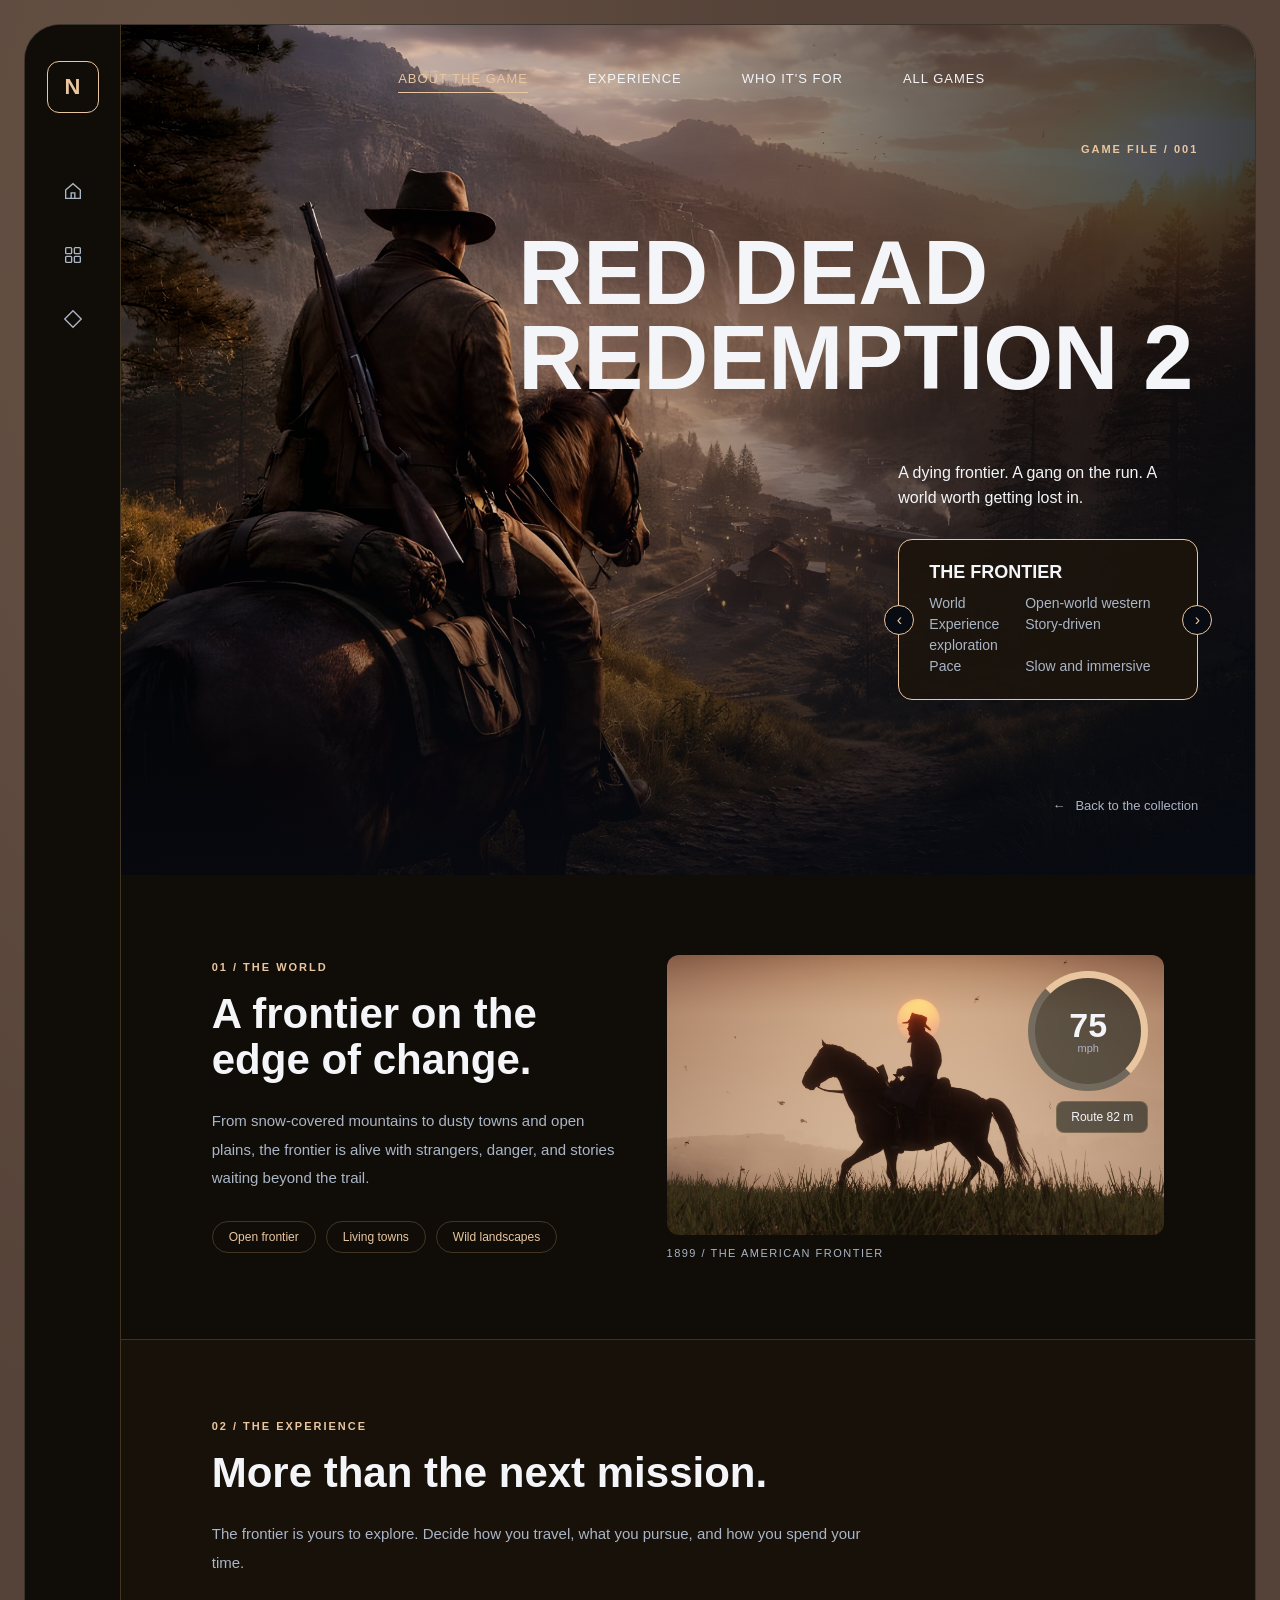
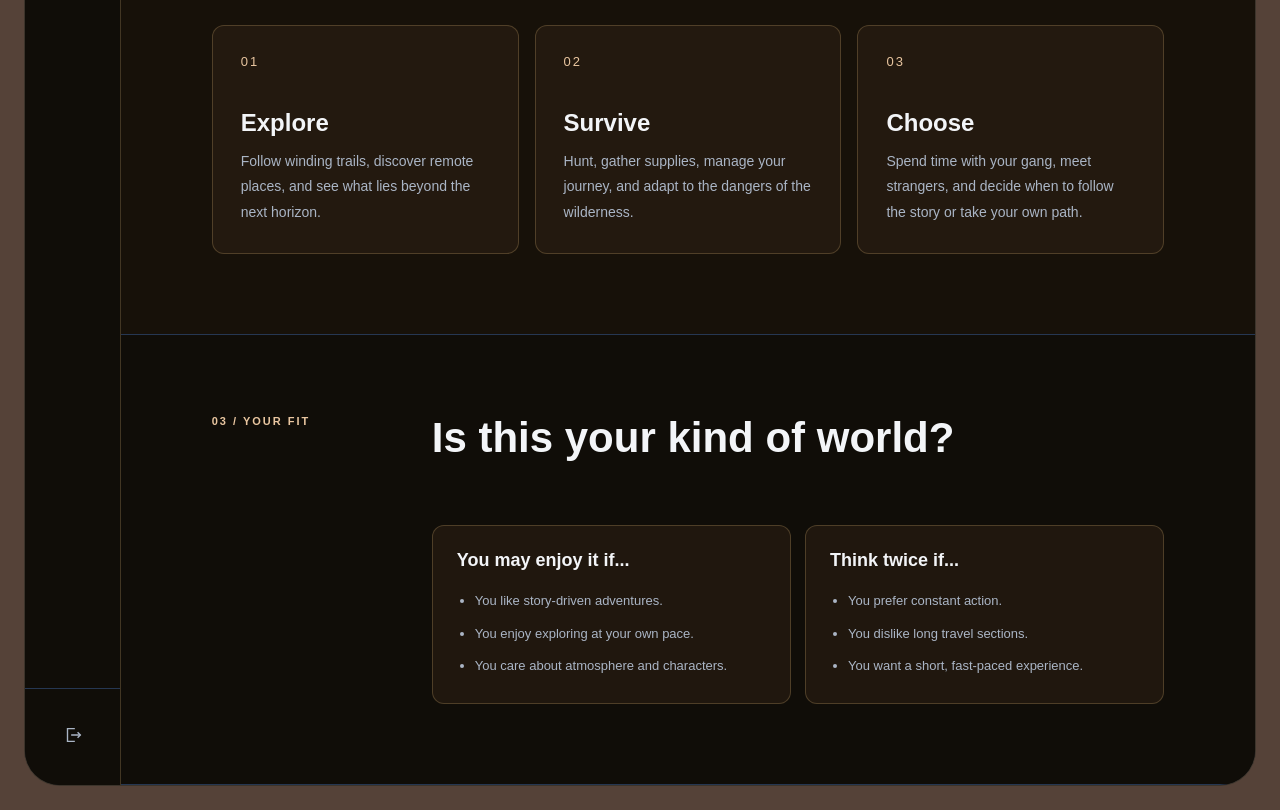
==== forza.html @ 7a932e70 "feat: polish the RDR2 page and shared game styles - Add an Oswald title, experience link, and progre" ====
<!doctype html>
<html lang="en">
  <head>
    <meta charset="UTF-8" />
    <meta name="viewport" content="width=device-width, initial-scale=1.0" />

    <title>Red Dead Redemption 2 | NAVY</title>

    <link rel="stylesheet" href="style.css" />
  </head>

  <body class="rdr2-page game-page game-page--rdr2">
    <main>
      <!-- GAME FRAME -->
      <div class="game-frame">
        <!-- SIDEBAR -->
        <aside class="game-sidebar">
          <a class="game-logo" href="index.html" aria-label="NAVY home"> N </a>

          <nav aria-label="Quick navigation">
            <a
              class="game-icon-link"
              href="index.html#home"
              title="Home"
              aria-label="Home"
            >
              <svg viewBox="0 0 24 24" aria-hidden="true">
                <path d="M4 11 12 4l8 7v9H4z" />
                <path d="M10 20v-6h4v6" />
              </svg>
            </a>

            <a
              class="game-icon-link"
              href="index.html#collection"
              title="Collection"
              aria-label="Collection"
            >
              <svg viewBox="0 0 24 24" aria-hidden="true">
                <rect x="4" y="4" width="6.5" height="6.5" rx="1" />
                <rect x="13.5" y="4" width="6.5" height="6.5" rx="1" />
                <rect x="4" y="13.5" width="6.5" height="6.5" rx="1" />
                <rect x="13.5" y="13.5" width="6.5" height="6.5" rx="1" />
              </svg>
            </a>

            <a
              class="game-icon-link"
              href="index.html#approach"
              title="How NAVY works"
              aria-label="How NAVY works"
            >
              <svg viewBox="0 0 24 24" aria-hidden="true">
                <path d="M12 3 21 12 12 21 3 12z" />
              </svg>
            </a>
          </nav>

          <div class="game-sidebar-bottom">
            <a
              class="game-icon-link"
              href="index.html#collection"
              title="Back to all games"
              aria-label="Back to all games"
            >
              <svg viewBox="0 0 24 24" aria-hidden="true">
                <path d="M14 5H6v14h8" />
                <path d="M10 12h10" />
                <path d="m17 9 3 3-3 3" />
              </svg>
            </a>
          </div>
        </aside>

        <!-- PAGE CONTENT -->
        <div class="game-page-content">
          <!-- GAME HERO -->
          <div class="game-main">
            <img
              class="game-intro-art"
              src="images/rdr2-hero.jpg"
              alt=""
              aria-hidden="true"
            />

            <div class="game-shade" aria-hidden="true"></div>

            <!-- HERO NAVIGATION -->
            <nav class="game-nav" aria-label="Page sections">
              <a class="is-active" href="#top">About the game</a>
              <a href="#experience">Experience</a>
              <a href="#your-fit">Who it's for</a>
              <a href="index.html#collection">All games</a>
            </nav>

            <!-- GAME INTRO -->
            <section class="game-intro" id="top">
              <p class="game-eyebrow">GAME FILE / 001</p>

              <h1>Red Dead Redemption 2</h1>

              <div>
                <p class="game-description">
                  A dying frontier. A gang on the run. A world worth getting
                  lost in.
                </p>

                <aside class="game-info-card" aria-label="Game details">
                  <a
                    class="game-card-arrow game-card-arrow--prev"
                    href="index.html#game-nightmares"
                    aria-label="Previous game: Little Nightmares"
                  >
                    ‹
                  </a>

                  <h2>THE FRONTIER</h2>

                  <p><span>World</span> Open-world western</p>
                  <p><span>Experience</span> Story-driven exploration</p>
                  <p><span>Pace</span> Slow and immersive</p>

                  <a
                    class="game-card-arrow game-card-arrow--next"
                    href="index.html#game-spider"
                    aria-label="Next game: Spider-Man"
                  >
                    ›
                  </a>
                </aside>
              </div>

              <a class="game-back-link" href="index.html#collection">
                <span aria-hidden="true">←</span>
                Back to the collection
              </a>
            </section>
          </div>

          <!-- THE WORLD -->
          <section class="game-world" id="world">
            <div class="game-section-copy">
              <p class="game-eyebrow">01 / THE WORLD</p>

              <h2>A frontier on the edge of change.</h2>

              <p>
                From snow-covered mountains to dusty towns and open plains, the
                frontier is alive with strangers, danger, and stories waiting
                beyond the trail.
              </p>

              <div class="world-tags">
                <span>Open frontier</span>
                <span>Living towns</span>
                <span>Wild landscapes</span>
              </div>
            </div>

            <figure class="game-world-visual">
              <img
                src="images/rdr2-card.jpg"
                alt="The American frontier in Red Dead Redemption 2"
              />
              <div class="hud">
                <div class="hud-ring">
                  <strong>75</strong>
                  <span>mph</span>
                </div>
                <div class="hud-tag">Route 82 m</div>
              </div>
              <figcaption>1899 / THE AMERICAN FRONTIER</figcaption>
            </figure>
          </section>

          <!-- THE EXPERIENCE -->
          <section class="game-experience" id="experience">
            <div class="game-experience-heading">
              <p class="game-eyebrow">02 / THE EXPERIENCE</p>

              <div>
                <h2>More than the next mission.</h2>

                <p class="experience-intro">
                  The frontier is yours to explore. Decide how you travel, what
                  you pursue, and how you spend your time.
                </p>
              </div>
            </div>

            <div class="experience-grid">
              <article class="experience-card">
                <span class="experience-number">01</span>

                <h3>Explore</h3>

                <p>
                  Follow winding trails, discover remote places, and see what
                  lies beyond the next horizon.
                </p>
              </article>

              <article class="experience-card">
                <span class="experience-number">02</span>

                <h3>Survive</h3>

                <p>
                  Hunt, gather supplies, manage your journey, and adapt to the
                  dangers of the wilderness.
                </p>
              </article>

              <article class="experience-card">
                <span class="experience-number">03</span>

                <h3>Choose</h3>

                <p>
                  Spend time with your gang, meet strangers, and decide when to
                  follow the story or take your own path.
                </p>
              </article>
            </div>
          </section>

          <!-- YOUR FIT -->
          <section class="game-fit" id="your-fit">
            <p class="game-eyebrow">03 / YOUR FIT</p>

            <h2>Is this your kind of world?</h2>

            <div class="fit-grid">
              <article class="fit-card">
                <h3>You may enjoy it if...</h3>

                <ul>
                  <li>You like story-driven adventures.</li>
                  <li>You enjoy exploring at your own pace.</li>
                  <li>You care about atmosphere and characters.</li>
                </ul>
              </article>

              <article class="fit-card">
                <h3>Think twice if...</h3>

                <ul>
                  <li>You prefer constant action.</li>
                  <li>You dislike long travel sections.</li>
                  <li>You want a short, fast-paced experience.</li>
                </ul>
              </article>
            </div>
          </section>
        </div>
      </div>
    </main>
  </body>
</html>
---- style.css ----
/* NAVY */
:root {
  --navy-bg: #080b12;
  --navy-bg-soft: #111827;
  --navy-surface: #1b2638;
  --navy-text: #f3f5f8;
  --navy-muted: #aab5c5;
  --navy-accent: #b9dff5;
  --navy-violet: #afc2de;
  --navy-border: rgba(185, 210, 235, 0.15);

  --ink: 8, 11, 18;
  --sidebar-width: 64px;
  --sidebar-w: 64px;
  --top-height: 76px;
  --nav-h: 76px;
  --page-space: 4%;
  --gutter: 4%;
  --content-left: calc(var(--sidebar-w) + var(--gutter));
  --strip-overlap: 48px;
  --card-radius: 16px;
  --radius: 16px;
  --font: "Space Grotesk", Arial, sans-serif;

  --hero-shade: linear-gradient(
    90deg,
    rgba(var(--ink), 0.95),
    rgba(var(--ink), 0.78) 32%,
    rgba(var(--ink), 0.33) 62%,
    rgba(var(--ink), 0.15)
  );

  --card-shade: linear-gradient(
    90deg,
    rgba(var(--ink), 0.94),
    rgba(var(--ink), 0.72) 60%,
    rgba(var(--ink), 0.45)
  );
}
* {
  box-sizing: border-box;
}

html {
  scroll-behavior: smooth;
}

body {
  margin: 0;
  background: #080b12;
  color: #f3f5f8;
  font-family: "Space Grotesk", Arial, sans-serif;
}
body.game-page {
  background:
    radial-gradient(
      ellipse at 15% 10%,
      rgba(233, 198, 160, 0.12),
      transparent 40%
    ),
    var(--game-page);
}
h1,
h2,
h3,
p {
  overflow-wrap: break-word;
}

a {
  color: inherit;
}

a:focus-visible {
  outline: 2px solid #b9dff5;
}

/* Sidebar */

.app-shell {
  position: relative;
  min-height: 100vh;
  background: #080b12;
}

.app-content {
  position: relative;
  overflow-x: hidden;
}

.sidebar-toggle {
  position: absolute;
  width: 1px;
  height: 1px;
  opacity: 0;
}

.library-sidebar {
  position: fixed;
  top: 0;
  left: 0;
  z-index: 20;

  display: flex;
  width: 64px;
  height: 100vh;
  flex-direction: column;
  align-items: center;

  overflow: hidden;
  background: transparent;
  border-right: 1px solid transparent;

  transition: width 0.25s ease;
}

.rail-menu {
  display: flex;
  width: 100%;
  height: 76px;
  flex-direction: column;
  justify-content: center;
  gap: 6px;

  padding-left: 22px;
  cursor: pointer;
}

.rail-menu span {
  display: block;
  width: 19px;
  height: 1px;
  background: #f3f5f8;
}

.rail-menu span:nth-child(2) {
  width: 13px;
}

.rail-menu span:nth-child(3) {
  width: 8px;
}

.rail-links {
  display: flex;
  width: 100%;
  flex-direction: column;
  gap: 8px;
  margin-top: 28px;
  padding: 0 8px;
}

.rail-link {
  display: flex;
  width: 100%;
  height: 44px;
  flex-shrink: 0;
  align-items: center;
  justify-content: center;
  gap: 12px;

  padding: 0 8px;
  border-radius: 8px;

  color: #aab5c5;
  font-size: 13px;
  text-decoration: none;
}

.rail-link:hover {
  color: #f3f5f8;
  background: #1b2638;
}

.rail-icon {
  width: 24px;
  flex-shrink: 0;
  text-align: center;
  font-size: 20px;
}

.rail-label {
  display: none;
  white-space: nowrap;
}

.sidebar-toggle:checked ~ .library-sidebar {
  width: 210px;
  align-items: stretch;
  background: rgba(8, 11, 18, 0.95);
  border-right-color: #263752;
}

.sidebar-toggle:checked ~ .library-sidebar .rail-menu {
  padding-left: 24px;
}

.sidebar-toggle:checked ~ .library-sidebar .rail-links {
  padding: 0 12px;
}

.sidebar-toggle:checked ~ .library-sidebar .rail-link {
  justify-content: flex-start;
  padding: 0 10px;
}

.sidebar-toggle:checked ~ .library-sidebar .rail-label {
  display: inline;
}

/* Top menu */

.hero-nav {
  position: absolute;
  top: 0;
  left: 0;
  z-index: 10;

  display: flex;
  width: 100%;
  height: 76px;
  align-items: center;
  gap: 24px;

  padding: 0 4% 0 72px;
  background: linear-gradient(to bottom, rgba(8, 11, 18, 0.6), transparent);
}

.hero-nav-brand {
  font-size: 28px;
  font-weight: bold;
  letter-spacing: 2px;
  text-decoration: none;
}

.hero-nav-brand span,
.brand span {
  color: #b9dff5;
}

.hero-nav-links {
  display: flex;
  align-items: center;
  gap: 32px;
  margin-left: auto;
}

.hero-nav-links a {
  padding: 6px 0;
  color: #f3f5f8;
  font-size: 13px;
  text-decoration: none;
}

.hero-nav-links a:hover {
  color: #b9dff5;
}

/* Main picture */

.hero-stage {
  position: relative;
  height: 850px;
  min-height: 680px;
  max-height: 920px;
  margin-bottom: 48px;
}

.hero-visual {
  position: absolute;
  top: 0;
  left: 0;
  width: 100%;
  height: 100%;
  overflow: hidden;
  background: #111827;
}

.hero-image {
  position: absolute;
  top: 0;
  left: 0;
  width: 100%;
  height: 100%;
  object-fit: cover;
  object-position: 58% 35%;
}

.hero-shade {
  position: absolute;
  top: 0;
  left: 0;
  width: 100%;
  height: 100%;
  background: linear-gradient(
    to right,
    rgba(8, 11, 18, 0.95),
    rgba(8, 11, 18, 0.78) 32%,
    rgba(8, 11, 18, 0.33) 62%,
    rgba(8, 11, 18, 0.15)
  );
}

.hero-copy {
  position: absolute;
  top: 15%;
  left: 72px;
  z-index: 2;
  width: 48%;
  max-width: 650px;
}

.hero-index {
  margin-bottom: 24px;
  font-size: 28px;
  font-weight: 500;
}

.hero-index span {
  color: #aab5c5;
  font-size: 13px;
}

.hero-copy h1 {
  margin: 0;
  font-size: 72px;
  line-height: 1.05;
}

.hero-copy h1 span {
  display: block;
  color: #b9dff5;
}

.hero-description {
  max-width: 380px;
  margin-top: 22px;
  color: #f3f5f8;
  font-size: 15px;
  line-height: 1.7;
}

.hero-main-link {
  display: inline-flex;
  align-items: center;
  gap: 24px;
  margin-top: 24px;
  padding: 15px 20px;

  color: #080b12;
  background: #b9dff5;
  font-size: 12px;
  font-weight: bold;
  text-decoration: none;
  box-shadow: 0 0 24px rgba(185, 223, 245, 0.35);
  transition:
    box-shadow 0.25s ease,
    background 0.25s ease;
}

.hero-main-link:hover {
  background: #f3f5f8;
  box-shadow: 0 0 36px rgba(243, 245, 248, 0.5);
}

.hero-main-link span {
  display: inline-block;
}

.hero-main-link:hover span {
  transform: translate(3px, -3px);
}

.hero-stamp {
  position: absolute;
  top: 17%;
  right: 4%;
  z-index: 2;

  font-size: 10px;
  letter-spacing: 1.5px;
}

.hero-next {
  position: absolute;
  top: 46%;
  right: 4%;
  z-index: 2;

  display: flex;
  width: 84px;
  height: 84px;
  align-items: center;
  justify-content: center;

  border-radius: 50%;
  color: #080b12;
  background: #f3f5f8;
  font-size: 26px;
  text-decoration: none;
}

.hero-next:hover {
  background: #b9dff5;
  transform: translateX(4px);
}

/* Bottom cards */

.hero-bottom-strip {
  position: absolute;
  right: 0;
  bottom: 0;
  left: 72px;
  z-index: 4;

  display: grid;
  grid-template-columns: 250px 170px minmax(0, 1fr);
  min-height: 170px;

  background: #111827;
  border-top: 1px solid #263752;
}

.hero-thumb {
  position: relative;
  margin: -48px 0;
  overflow: hidden;
  background: #1b2638;
}

.hero-thumb img {
  width: 100%;
  height: 100%;
  object-fit: cover;
}

.hero-explore {
  display: flex;
  flex-direction: column;
  align-items: center;
  justify-content: center;
  gap: 10px;

  padding: 18px;
  color: #080b12;
  background: #f3f5f8;
  text-align: center;
  text-decoration: none;
}

.hero-explore:hover {
  background: #b9dff5;
}

.hero-explore > span:first-child {
  font-size: 10px;
  letter-spacing: 1px;
}

.hero-explore strong {
  font-size: 20px;
  font-weight: 500;
  line-height: 1.3;
}

.hero-explore-arrow {
  font-size: 14px;
}

.hero-note {
  display: flex;
  min-width: 0;
  flex-direction: column;
  justify-content: center;
  gap: 12px;
  padding: 24px 36px;

  color: #f3f5f8;
  text-decoration: none;
}

.hero-note:hover {
  background: #1b2638;
}

.hero-note > span {
  color: #aab5c5;
  font-size: 11px;
  letter-spacing: 1.2px;
}

.hero-note strong {
  max-width: 28ch;
  font-size: 15px;
  font-weight: 500;
  line-height: 1.6;
}

.hero-note small {
  color: #b9dff5;
  font-size: 11px;
}

/* Section titles */

.section-label {
  margin: 0 0 12px;
  color: #b9dff5;
  font-size: 11px;
  font-weight: bold;
  letter-spacing: 2px;
}

.section-heading,
.approach-intro {
  max-width: 1400px;
  margin: 0 auto 32px;
}

.section-heading h2,
.approach-intro h2 {
  margin: 0 0 14px;
  font-size: 40px;
  line-height: 1.15;
}

.section-heading h2 {
  max-width: 1000px;
}

.approach-intro h2 {
  max-width: 600px;
}

.section-heading > p:last-child,
.approach-intro > p:last-child {
  max-width: 620px;
  margin: 0;
  color: #aab5c5;
  font-size: 15px;
  line-height: 1.8;
}

/* Games */

.collection {
  padding: 80px 4% 90px 72px;
  background: #080b12;
}

.collection-grid {
  display: grid;
  grid-template-columns: repeat(6, minmax(0, 1fr));
  gap: 16px;
  max-width: 1400px;
  margin: 0 auto;
}

.collection-card {
  display: flex;
  min-width: 0;
  min-height: 230px;
  flex-direction: column;
  justify-content: center;

  grid-column: span 2;
  overflow: hidden;
  padding: 32px;

  border: 1px solid rgba(185, 210, 235, 0.15);
  border-radius: 16px;

  background-color: #111827;
  background-position: center;
  background-size: cover;

  transition:
    transform 0.3s ease,
    border-color 0.3s ease,
    box-shadow 0.3s ease;
}

.collection-card--rdr2,
.collection-card--spiderman {
  grid-column: span 3;
  min-height: 300px;
}

.collection-card::before {
  display: block;
  width: 44px;
  height: 2px;
  margin-bottom: 14px;
  background: #b9dff5;
  content: "";
}

.collection-card > * {
  position: relative;
}

.collection-card:hover {
  border-color: #b9dff5;
  transform: translateY(-4px);
  box-shadow: 0 18px 35px rgba(0, 0, 0, 0.3);
}

.collection-card p {
  margin: 0;
  color: #aab5c5;
  font-size: 14px;
  line-height: 1.8;
}

.collection-card .collection-card__meta {
  margin-bottom: 10px;
  color: #b9dff5;
  font-size: 10px;
  font-weight: bold;
  letter-spacing: 1.2px;
}

.collection-card h3 {
  margin: 0 0 12px;
  font-size: 25px;
  line-height: 1.3;
}

.collection-card--rdr2 h3 {
  font-size: 34px;
}

.collection-card__link {
  display: flex;
  align-items: center;
  justify-content: space-between;
  margin-top: 22px;
  padding-top: 13px;

  border-top: 1px solid #263752;
  color: #b9dff5;
  font-size: 12px;
  text-decoration: none;
}

.collection-card__link span {
  display: inline-block;
}

.collection-card:hover .collection-card__link span {
  transform: translate(3px, -3px);
}

.collection-card--rdr2 {
  background-image:
    linear-gradient(to right, rgba(8, 11, 18, 0.94), rgba(8, 11, 18, 0.5)),
    url("images/rdr2-card.jpg");
  background-position: center 25%;
}

.collection-card--spiderman {
  background-image:
    linear-gradient(to right, rgba(8, 11, 18, 0.94), rgba(8, 11, 18, 0.5)),
    url("https://shared.fastly.steamstatic.com/store_item_assets/steam/apps/1817070/header.jpg");
}

.collection-card--forza {
  background-image:
    linear-gradient(to right, rgba(8, 11, 18, 0.94), rgba(8, 11, 18, 0.5)),
    url("https://shared.fastly.steamstatic.com/store_item_assets/steam/apps/1551360/header.jpg");
}

.collection-card--ghost {
  background-image:
    linear-gradient(to right, rgba(8, 11, 18, 0.94), rgba(8, 11, 18, 0.5)),
    url("https://shared.fastly.steamstatic.com/store_item_assets/steam/apps/2215430/header.jpg");
}

.collection-card--nightmares {
  background-image:
    linear-gradient(to right, rgba(8, 11, 18, 0.94), rgba(8, 11, 18, 0.5)),
    url("https://shared.fastly.steamstatic.com/store_item_assets/steam/apps/424840/header.jpg");
}

.collection-card--rdr2::before {
  background: #e9c6a0;
}

.collection-card--spiderman::before {
  background: #ffaaa9;
}

.collection-card--forza::before {
  background: #a7e6d7;
}

.collection-card--ghost::before {
  background: #f3c487;
}

.collection-card--nightmares::before {
  background: #d3bff1;
}

/* How NAVY works */

.approach {
  padding: 80px 4% 90px 72px;
  background: #111827;
}

.approach-grid {
  display: grid;
  grid-template-columns: repeat(3, minmax(0, 1fr));
  gap: 16px;
  max-width: 1400px;
  margin: 0 auto;
}

.approach-card {
  padding: 28px;
  border: 1px solid #263752;
  border-radius: 16px;
  background: rgba(255, 255, 255, 0.03);

  transition:
    border-color 0.25s ease,
    transform 0.25s ease;
}

.approach-card::before {
  display: block;
  width: 36px;
  height: 2px;
  margin-bottom: 24px;
  background: #b9dff5;
  content: "";
}

.approach-card:hover {
  border-color: #b9dff5;
  transform: translateY(-3px);
}

.approach-card__number {
  margin: 0;
  color: #b9dff5;
  font-size: 40px;
}

.approach-card h3 {
  margin: 18px 0 12px;
  font-size: 22px;
  line-height: 1.3;
}

.approach-card > p:last-child {
  margin: 0;
  color: #aab5c5;
  font-size: 14px;
  line-height: 1.8;
}

/* Footer */

.site-footer {
  display: flex;
  align-items: center;
  justify-content: space-between;
  gap: 24px;

  padding: 28px 4% 28px 72px;
  border-top: 1px solid #263752;
  background: #080b12;
}

.site-footer .brand {
  font-size: 24px;
  font-weight: bold;
  letter-spacing: 2px;
  text-decoration: none;
}

.site-footer p {
  margin: 0;
  color: #aab5c5;
  font-size: 12px;
}

.site-footer > a:last-child {
  color: #b9dff5;
  font-size: 13px;
  text-decoration: none;
}
.game-page .game-cta {
  display: inline-flex;
  gap: 18px;
  margin-top: 20px;
  padding: 14px 22px;
  border: 1px solid var(--game-accent);
  border-radius: 8px;
  color: var(--game-accent);
  text-decoration: none;
  font-size: 12px;
  font-weight: bold;
  letter-spacing: 1px;
  text-transform: uppercase;
  box-shadow: 0 0 24px var(--game-line);
}

.game-page .game-cta:hover {
  box-shadow: 0 0 40px var(--game-accent);
}
.game-page .game-progress {
  display: flex;
  align-items: center;
  gap: 14px;
  width: 300px;
  margin-top: 20px;
}
.game-page .game-progress-line {
  flex: 1;
  height: 2px;
  background: var(--game-line);
}

.game-page .game-progress-line div {
  height: 100%;
  background: var(--game-accent);
}
/* HUD */

.game-page .game-world-visual {
  position: relative;
}
.game-page .hud {
  position: absolute;
  top: 16px;
  right: 16px;
  display: flex;
  flex-direction: column;
  align-items: flex-end;
  gap: 10px;
}
.game-page .hud-ring {
  display: flex;
  width: 120px;
  height: 120px;
  flex-direction: column;
  align-items: center;
  justify-content: center;
  border-radius: 50%;
  background: rgba(7, 17, 15, 0.55);
  border: 7px solid rgba(255, 255, 255, 0.15);
  border-top-color: var(--game-accent);
  border-right-color: var(--game-accent);
  backdrop-filter: blur(6px);
}
.game-page .hud-ring strong {
  font-size: 34px;
  line-height: 1;
}

.game-page .hud-ring span {
  color: #aab5c5;
  font-size: 11px;
}
.game-page .hud-tag {
  padding: 8px 14px;
  border: 1px solid var(--game-line);
  border-radius: 8px;
  background: rgba(7, 17, 15, 0.55);
  backdrop-filter: blur(6px);
  font-size: 12px;
}

/* Tablet */

@media (max-width: 1000px) {
  .hero-copy {
    width: 50%;
  }

  .hero-copy h1 {
    font-size: 58px;
  }

  .hero-bottom-strip {
    grid-template-columns: 160px 130px minmax(0, 1fr);
  }

  .hero-note {
    padding: 18px;
  }

  .collection-card {
    padding: 24px;
  }
}

@media (max-width: 820px) {
  .library-sidebar {
    position: relative;
    width: 100%;
    height: 56px;
    flex-direction: row;
    justify-content: space-between;
    padding: 0 18px;
    border-bottom: 1px solid #263752;
  }

  .rail-menu {
    width: 42px;
    height: 56px;
    padding-left: 0;
  }

  .rail-links {
    width: auto;
    flex-direction: row;
    gap: 8px;
    margin: 0;
    padding: 0;
  }

  .rail-link {
    width: 38px;
    height: 38px;
  }

  .sidebar-toggle:checked ~ .library-sidebar {
    position: absolute;
    top: 0;
    left: 0;
    z-index: 30;
    width: 100%;
    height: auto;
    flex-direction: column;
    align-items: stretch;
    padding-bottom: 12px;
    background: #080b12;
  }

  .sidebar-toggle:checked ~ .library-sidebar .rail-menu {
    height: 56px;
    padding-left: 18px;
  }

  .sidebar-toggle:checked ~ .library-sidebar .rail-links {
    width: 100%;
    flex-direction: column;
    gap: 6px;
    padding: 0 12px;
  }

  .sidebar-toggle:checked ~ .library-sidebar .rail-link {
    width: 100%;
    justify-content: flex-start;
  }

  .hero-nav {
    height: 64px;
    gap: 18px;
    padding: 0 24px;
  }

  .hero-nav-brand {
    font-size: 22px;
  }

  .hero-nav-links {
    gap: 18px;
  }

  .hero-stage {
    display: flex;
    height: auto;
    min-height: 700px;
    flex-direction: column;
    justify-content: flex-end;
  }

  .hero-copy {
    top: 16%;
    left: 5%;
    width: 55%;
  }

  .hero-copy h1 {
    font-size: 48px;
  }

  .hero-index {
    font-size: 22px;
  }

  .hero-next {
    width: 60px;
    height: 60px;
    font-size: 21px;
  }

  .hero-bottom-strip {
    position: relative;
    left: auto;
    grid-template-columns: 140px 130px minmax(0, 1fr);
    margin: 0 4% -48px;
  }

  .hero-thumb {
    min-height: 130px;
    margin: -30px 0 0;
  }

  .hero-explore {
    min-height: 130px;
    padding: 12px;
  }

  .hero-explore strong {
    font-size: 17px;
  }

  .hero-note {
    padding: 14px;
  }

  .collection {
    padding: 60px 24px;
  }

  .collection-grid {
    grid-template-columns: repeat(6, minmax(0, 1fr));
  }

  .collection-card--rdr2,
  .collection-card--spiderman,
  .collection-card--forza,
  .collection-card--ghost {
    grid-column: span 3;
  }

  .collection-card--nightmares {
    grid-column: span 6;
  }

  .approach {
    padding: 56px 24px;
  }

  .approach-grid {
    grid-template-columns: repeat(2, minmax(0, 1fr));
  }

  .site-footer {
    padding: 28px 24px;
  }
}

/* Phone */

@media (max-width: 560px) {
  .hero-nav {
    gap: 12px;
    padding: 0 16px;
  }

  .hero-nav-brand {
    font-size: 20px;
  }

  .hero-nav-links {
    gap: 12px;
  }

  .hero-nav-links a {
    font-size: 10px;
  }

  .hero-stage {
    min-height: 700px;
    margin-bottom: 30px;
  }

  .hero-image {
    object-position: 60% 35%;
  }

  .hero-copy {
    top: 18%;
    right: 72px;
    left: 22px;
    width: auto;
  }

  .hero-copy h1 {
    font-size: 40px;
  }

  .hero-index {
    margin-bottom: 20px;
    font-size: 21px;
  }

  .hero-description {
    max-width: 290px;
    font-size: 13px;
  }

  .hero-stamp {
    top: 80px;
    right: 16px;
    font-size: 8px;
  }

  .hero-next {
    top: 125px;
    right: 16px;
    width: 48px;
    height: 48px;
    font-size: 20px;
  }

  .hero-bottom-strip {
    grid-template-columns: 100px minmax(0, 1fr);
    margin: 0 12px -36px;
  }

  .hero-thumb {
    min-height: 115px;
    margin: 0;
  }

  .hero-explore {
    min-height: 115px;
    gap: 8px;
    padding: 12px;
  }

  .hero-explore strong {
    font-size: 16px;
  }

  .hero-note {
    grid-column: 1 / 3;
    gap: 7px;
    padding: 15px 18px;
  }

  .collection {
    padding: 44px 16px 56px;
  }

  .collection-grid {
    grid-template-columns: 1fr;
  }

  .collection-card--rdr2,
  .collection-card--spiderman,
  .collection-card--forza,
  .collection-card--ghost,
  .collection-card--nightmares {
    grid-column: 1;
    min-height: 200px;
    padding: 24px;
    border-radius: 12px;
  }

  .collection-card--rdr2 h3 {
    font-size: 26px;
  }

  .approach {
    padding: 48px 16px 60px;
  }

  .approach-grid {
    grid-template-columns: 1fr;
  }

  .approach-card {
    padding: 24px;
  }

  .site-footer {
    align-items: flex-start;
    flex-direction: column;
    gap: 14px;
    padding: 28px 20px;
  }
}

/* Game pages */

.game-page {
  --game-accent: #e9c6a0;
  --game-page: #554238;
  --game-dark: #100d08;
  --game-darker: #171109;
  --game-card: rgba(47, 34, 21, 0.55);
  --game-panel: rgba(28, 20, 12, 0.92);
  --game-line: rgba(214, 174, 118, 0.25);
}

/* Main frame */

.game-page .game-frame {
  display: flex;
  min-height: 850px;
  margin: 24px;
  overflow: hidden;
  border: 1px solid var(--game-line);
  border-radius: 36px;
  background: #080b12;
}

/* Sidebar */

.game-page .game-sidebar {
  display: flex;
  width: 96px;
  flex-shrink: 0;
  flex-direction: column;
  align-items: center;
  padding: 36px 0 28px;
  background: var(--game-dark);
  border-right: 1px solid var(--game-line);
}

.game-page .game-logo {
  display: flex;
  width: 52px;
  height: 52px;
  align-items: center;
  justify-content: center;
  border: 1.5px solid var(--game-accent);
  border-radius: 12px;
  color: var(--game-accent);
  font-size: 22px;
  font-weight: bold;
  text-decoration: none;
}

.game-page .game-sidebar nav {
  display: flex;
  flex-direction: column;
  gap: 20px;
  margin-top: 56px;
}

.game-page .game-sidebar-bottom {
  display: flex;
  width: 100%;
  justify-content: center;
  margin-top: auto;
  padding-top: 24px;
  border-top: 1px solid #263752;
}

.game-page .game-icon-link {
  display: flex;
  width: 44px;
  height: 44px;
  align-items: center;
  justify-content: center;
  border-radius: 10px;
  color: #aab5c5;
  text-decoration: none;
}

.game-page .game-icon-link svg {
  width: 22px;
  height: 22px;
  fill: none;
  stroke: currentColor;
  stroke-width: 1.5;
}

.game-page .game-icon-link:hover {
  color: var(--game-accent);
}
.game-page .game-page-content {
  flex: 1;
  min-width: 0;
}
/* Game hero area */

.game-page .game-main {
  position: relative;
  display: flex;
  min-width: 0;
  flex: 1;
  flex-direction: column;
  min-height: 850px;
  overflow: hidden;
  padding: 0 5% 50px 64px;
}

.game-page .game-intro-art {
  position: absolute;
  top: 0;
  left: 0;
  z-index: 0;
  width: 100%;
  height: 100%;
  object-fit: cover;
  object-position: center 48%;
  filter: saturate(0.92) sepia(0.08) contrast(1.05);
  pointer-events: none;
}

.game-page .game-shade {
  position: absolute;
  top: 0;
  left: 0;
  z-index: 1;
  width: 100%;
  height: 100%;
  pointer-events: none;

  background:
    linear-gradient(
      to left,
      rgba(8, 11, 18, 0.78) 0%,
      rgba(8, 11, 18, 0.58) 30%,
      rgba(8, 11, 18, 0.18) 60%,
      rgba(8, 11, 18, 0.03) 100%
    ),
    linear-gradient(to top, rgba(8, 11, 18, 0.78), transparent 42%);
}

/* Game navigation */

.game-page .game-nav {
  position: relative;
  z-index: 2;
  display: flex;
  justify-content: center;
  gap: 60px;
  padding-top: 40px;
}

.game-page .game-nav a {
  padding: 6px 0;
  border-bottom: 1px solid transparent;
  color: #f3f5f8;
  font-size: 13px;
  letter-spacing: 1px;
  text-decoration: none;
  text-transform: uppercase;
}

.game-page .game-nav a:hover,
.game-page .game-nav a.is-active {
  border-bottom-color: var(--game-accent);
  color: var(--game-accent);
}

/* Intro content */

.game-page .game-intro {
  position: relative;
  z-index: 2;
  display: flex;
  flex: 1;
  flex-direction: column;
  justify-content: space-between;
  align-items: flex-end;
  padding-top: 50px;
}

.game-page .game-intro h1 {
  max-width: 680px;
  margin: 0;
  font-size: clamp(54px, 5vw, 82px);
  line-height: 1;
  letter-spacing: -3px;
  text-transform: uppercase;
}

.game-page .game-description {
  max-width: 300px;
  margin: 0;
  font-size: 16px;
  line-height: 1.6;
}

.game-page .game-eyebrow {
  margin: 0 0 18px;
  color: var(--game-accent);
  font-size: 11px;
  font-weight: bold;
  letter-spacing: 2px;
}

.game-page .game-back-link {
  display: inline-flex;
  align-items: center;
  gap: 10px;
  margin-top: 28px;
  padding: 12px 0;
  color: #aab5c5;
  font-size: 13px;
  text-decoration: none;
}

.game-page .game-back-link:hover {
  color: var(--game-accent);
}

/* Game information card */

.game-page .game-info-card {
  position: relative;
  width: 300px;
  margin-top: 28px;
  padding: 22px 30px;
  border: 1px solid var(--game-accent);
  border-radius: 14px;
  background: var(--game-panel);
}

.game-page .game-info-card h2 {
  margin: 0 0 10px;
  font-size: 18px;
}

.game-page .game-info-card p {
  margin: 0;
  color: #aab5c5;
  font-size: 14px;
  line-height: 1.5;
}

.game-page .game-info-card p span {
  display: inline-block;
  min-width: 92px;
}

/* Previous and next arrows */

.game-page .game-card-arrow {
  position: absolute;
  top: 50%;
  display: flex;
  width: 30px;
  height: 30px;
  align-items: center;
  justify-content: center;
  margin-top: -15px;
  border: 1px solid var(--game-accent);
  border-radius: 50%;
  color: var(--game-accent);
  background: #080b12;
  text-decoration: none;
}

.game-page .game-card-arrow--prev {
  left: -15px;
}

.game-page .game-card-arrow--next {
  right: -15px;
}

/* World, experience, and player fit */

.game-page .game-world,
.game-page .game-experience,
.game-page .game-fit {
  display: grid;
  grid-template-columns: 180px 1fr;
  gap: 40px;
  padding: 80px 8%;
  border-bottom: 1px solid #263752;
}

.game-page .game-world {
  grid-template-columns: minmax(0, 1fr) minmax(0, 1.2fr);
  align-items: center;
  background: var(--game-dark);
}

.game-page .game-section-copy > p:not(.game-eyebrow) {
  color: #aab5c5;
  font-size: 15px;
  line-height: 1.9;
}

.game-page .game-world-visual {
  margin: 0;
}

.game-page .game-world-visual img {
  display: block;
  width: 100%;
  height: auto;
  border-radius: 12px;
}

.game-page .game-experience {
  background: var(--game-darker);
}

.game-page .game-fit {
  background: var(--game-dark);
}

.game-page .game-world .game-eyebrow,
.game-page .game-experience .game-eyebrow,
.game-page .game-fit .game-eyebrow {
  grid-column: 1;
  grid-row: 1 / 3;
}

.game-page .game-world h2,
.game-page .game-experience h2,
.game-page .game-fit h2 {
  grid-column: 2;
  margin: 0 0 24px;
  font-size: 42px;
  line-height: 1.1;
}

.game-page .game-world > p:last-child,
.game-page .game-experience > p:last-child {
  grid-column: 2;
  max-width: 680px;
  margin: 0;
  color: #aab5c5;
  font-size: 15px;
  line-height: 1.9;
}

.game-page .game-fit .fit-grid {
  display: grid;
  grid-column: 2;
  grid-template-columns: repeat(2, 1fr);
  gap: 14px;
}

.game-page .fit-card {
  padding: 24px;
  border: 1px solid var(--game-line);
  background: var(--game-card);
  border-radius: 12px;
}

.game-page .fit-card h3 {
  margin: 0 0 18px;
  font-size: 18px;
}

.game-page .fit-card ul {
  margin: 0;
  padding-left: 18px;
  color: #aab5c5;
  font-size: 13px;
  line-height: 1.9;
}

.game-page .fit-card li + li {
  margin-top: 8px;
}
.game-page .game-intro h1 {
  font-family: "Oswald", sans-serif;
  font-weight: 700;
  font-size: 90px;
  line-height: 0.95;
  letter-spacing: 0;
}
/* Experience section */

.game-page .game-experience {
  display: block;
}
.game-page .game-experience-heading {
  max-width: 680px;
  margin-bottom: 48px;
}
.game-page .experience-grid {
  display: grid;
  grid-template-columns: repeat(3, 1fr);
  gap: 16px;
}
.game-page .experience-card {
  padding: 28px;
  border: 1px solid var(--game-line);
  border-radius: 12px;
  background: var(--game-card);
}
.game-page .experience-number {
  display: block;
  margin-bottom: 40px;
  color: var(--game-accent);
  font-size: 13px;
  letter-spacing: 2px;
}
.game-page .experience-card h3 {
  margin: 0 0 12px;
  font-size: 24px;
}

.game-page .experience-card p {
  margin: 0;
  color: #aab5c5;
  font-size: 14px;
  line-height: 1.8;
}
.game-page .experience-intro {
  margin: 0;
  color: #aab5c5;
  font-size: 15px;
  line-height: 1.9;
}
/* World tags and caption */

.game-page .world-tags {
  display: flex;
  flex-wrap: wrap;
  gap: 10px;
  margin-top: 28px;
}

.game-page .world-tags span {
  padding: 8px 16px;
  border: 1px solid var(--game-line);
  border-radius: 999px;
  color: var(--game-accent);
  font-size: 12px;
}

.game-page .game-world-visual figcaption {
  margin-top: 12px;
  color: #aab5c5;
  font-size: 11px;
  letter-spacing: 1.5px;
}
/* Tablet */

@media (max-width: 1000px) {
  .game-page .game-intro h1 {
    font-size: 76px;
  }
}

@media (max-width: 820px) {
  .game-page .game-frame {
    display: block;
    margin: 0;
    border: 0;
    border-radius: 0;
  }

  .game-page .game-sidebar {
    width: 100%;
    flex-direction: row;
    padding: 10px 18px;
    border-right: 0;
    border-bottom: 1px solid #263752;
  }

  .game-page .game-logo {
    width: 40px;
    height: 40px;
  }

  .game-page .game-sidebar nav {
    flex-direction: row;
    gap: 4px;
    margin: 0 0 0 auto;
  }

  .game-page .game-sidebar-bottom {
    width: auto;
    margin-left: 8px;
    margin-top: 0;
    padding: 0;
    border-top: 0;
  }

  .game-page .game-main {
    min-height: 640px;
    padding: 0 24px 40px;
  }

  .game-page .game-nav {
    justify-content: flex-start;
    gap: 24px;
    overflow-x: auto;
  }

  .game-page .game-nav a {
    flex-shrink: 0;
    white-space: nowrap;
  }

  .game-page .game-intro h1 {
    font-size: 60px;
  }

  .game-page .game-world,
  .game-page .game-experience,
  .game-page .game-fit {
    grid-template-columns: 120px 1fr;
    gap: 30px;
    padding: 64px 6%;
  }

  .game-page .game-world h2,
  .game-page .game-experience h2,
  .game-page .game-fit h2 {
    font-size: 34px;
  }
}

/* Phone */

@media (max-width: 560px) {
  .game-page .game-main {
    padding: 0 20px 32px;
  }

  .game-page .game-nav {
    gap: 20px;
  }

  .game-page .game-nav a {
    font-size: 11px;
  }

  .game-page .game-intro h1 {
    font-size: 42px;
  }

  .game-page .game-info-card {
    width: calc(100% - 30px);
    margin-left: 15px;
  }

  .game-page .game-world,
  .game-page .game-experience,
  .game-page .game-fit {
    display: block;
    padding: 60px 24px;
  }

  .game-page .game-world h2,
  .game-page .game-experience h2,
  .game-page .game-fit h2 {
    margin: 0 0 18px;
    font-size: 32px;
  }

  .game-page .game-fit .fit-grid {
    grid-template-columns: 1fr;
    margin-top: 20px;
  }
  .game-page .experience-grid {
    grid-template-columns: 1fr;
  }
  .game-page .game-intro {
    align-items: flex-start;
  }

  .game-page .game-intro h1 {
    width: 100%;
    max-width: 100%;
  }

  .game-page .game-shade {
    background:
      linear-gradient(to right, rgba(8, 11, 18, 0.58), rgba(8, 11, 18, 0.36)),
      linear-gradient(to top, rgba(8, 11, 18, 0.88), rgba(8, 11, 18, 0.12));
  }
  .game-page .game-progress {
    width: calc(100% - 30px);
    margin-left: 15px;
  }

  .game-page .hud-ring {
    width: 90px;
    height: 90px;
  }

  .game-page .hud-ring strong {
    font-size: 24px;
  }
}
/* Game colors */

.game-page--spider {
  --game-accent: #ffaaa9;
  --game-page: #3a1f2b;
  --game-dark: #12080c;
  --game-darker: #1a0c11;
  --game-card: rgba(70, 25, 40, 0.55);
  --game-panel: rgba(24, 10, 16, 0.92);
  --game-line: rgba(255, 170, 169, 0.25);
}

.game-page--forza {
  --game-accent: #a7e6d7;
  --game-page: #1f4a44;
  --game-dark: #07110f;
  --game-darker: #0b1a17;
  --game-card: rgba(20, 70, 62, 0.5);
  --game-panel: rgba(7, 20, 18, 0.92);
  --game-line: rgba(167, 230, 215, 0.25);
}

.game-page--ghost {
  --game-accent: #f3c487;
  --game-page: #6b2d2d;
  --game-dark: #140a0a;
  --game-darker: #1c0e0e;
  --game-card: rgba(90, 35, 35, 0.5);
  --game-panel: rgba(25, 10, 10, 0.92);
  --game-line: rgba(243, 196, 135, 0.25);
}

.game-page--nightmares {
  --game-accent: #d3bff1;
  --game-page: #2b2438;
  --game-dark: #0c0a12;
  --game-darker: #120f1a;
  --game-card: rgba(50, 40, 75, 0.5);
  --game-panel: rgba(14, 11, 22, 0.92);
  --game-line: rgba(211, 191, 241, 0.25);
}
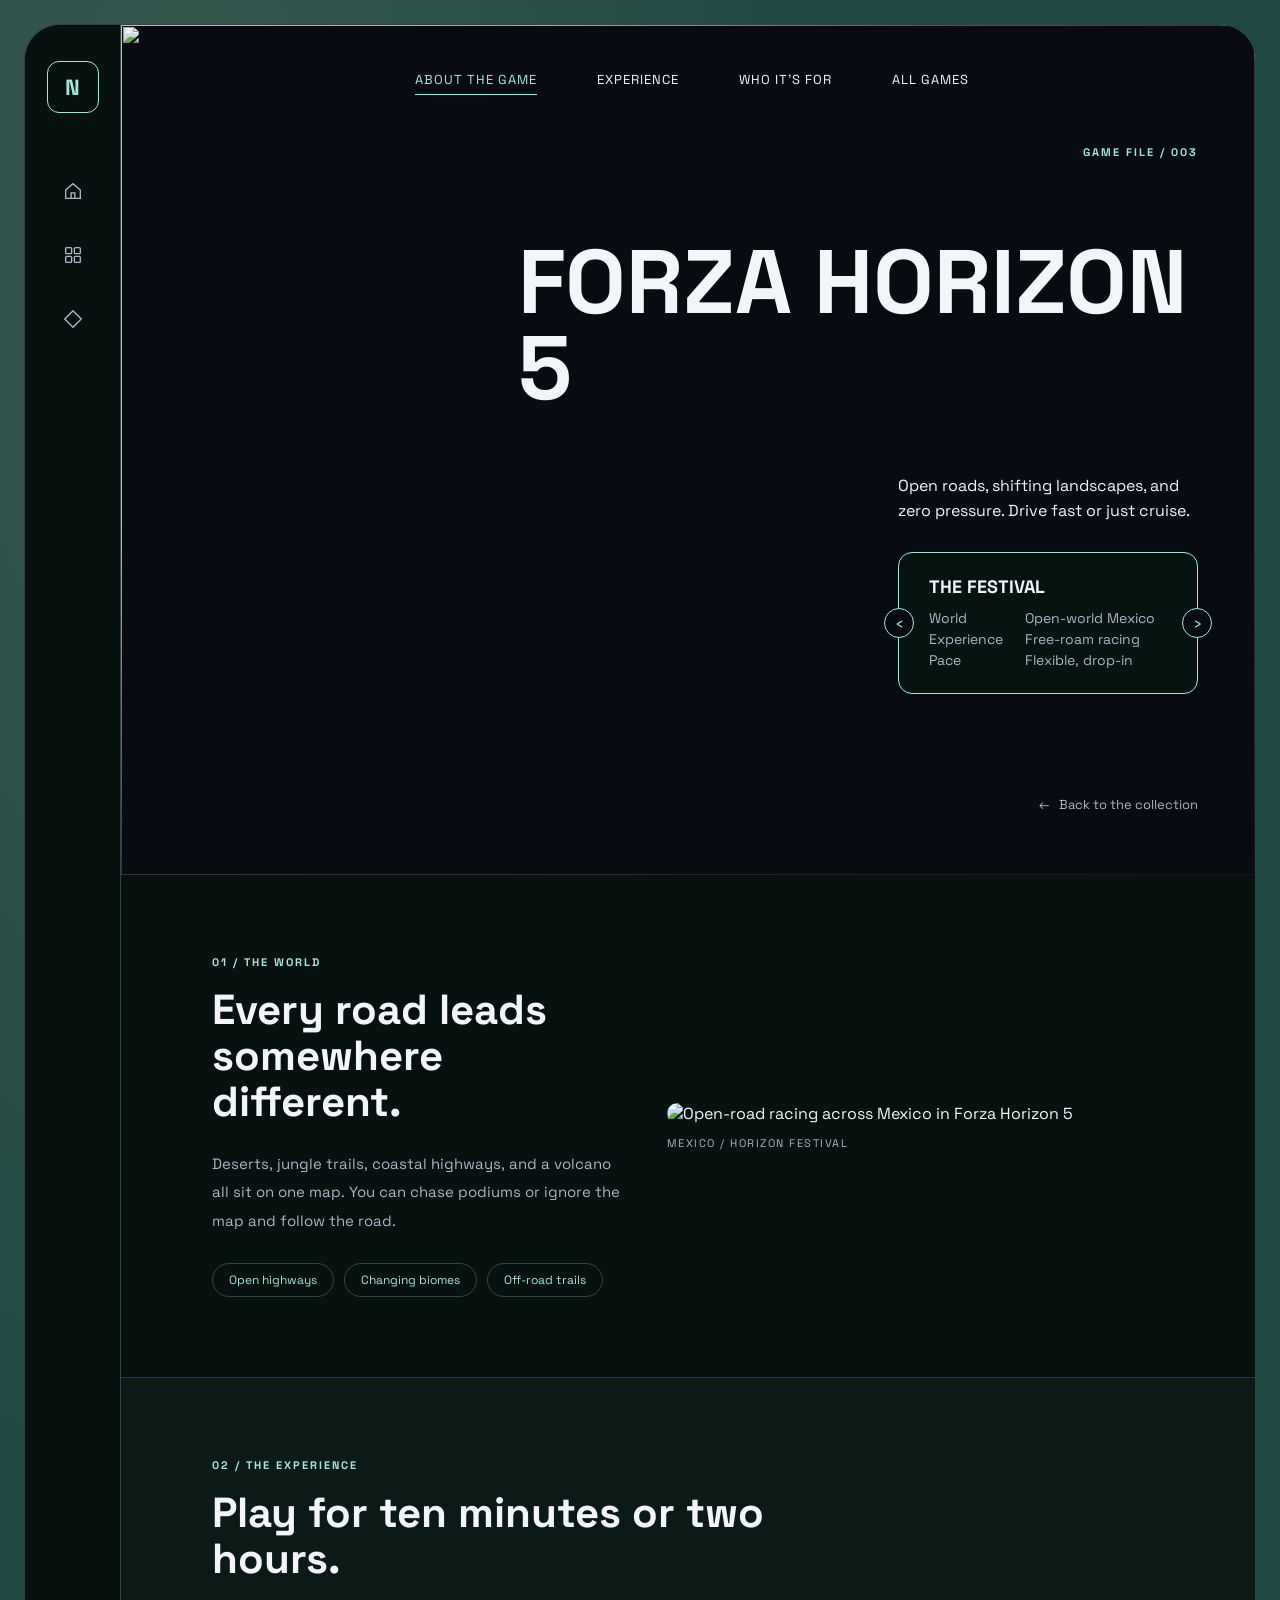
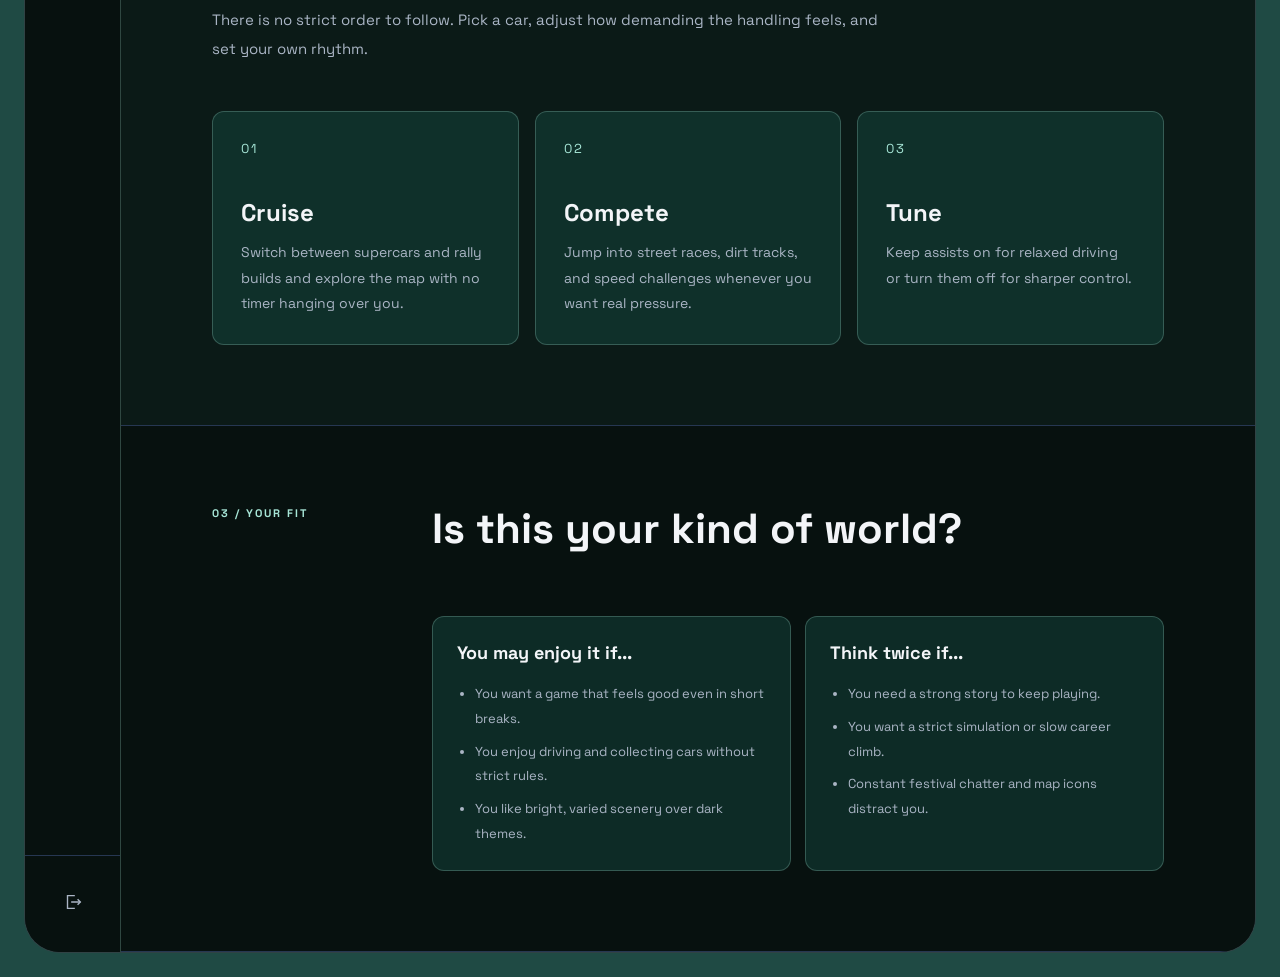
==== commit 60f376ca: "feat: update Forza and Spider-Man pages with new content and styling improvements" ====
--- a/forza.html
+++ b/forza.html
@@ -3,13 +3,17 @@
   <head>
     <meta charset="UTF-8" />
     <meta name="viewport" content="width=device-width, initial-scale=1.0" />
-
-    <title>Red Dead Redemption 2 | NAVY</title>
-
+    <title>Forza Horizon 5 | NAVY</title>
+    <link rel="preconnect" href="https://fonts.googleapis.com" />
+    <link rel="preconnect" href="https://fonts.gstatic.com" crossorigin />
+    <link
+      href="https://fonts.googleapis.com/css2?family=Space+Grotesk:wght@400;500;600;700&display=swap"
+      rel="stylesheet"
+    />
     <link rel="stylesheet" href="style.css" />
   </head>
 
-  <body class="rdr2-page game-page game-page--rdr2">
+  <body class="game-page game-page--forza">
     <main>
       <!-- GAME FRAME -->
       <div class="game-frame">
@@ -78,7 +82,7 @@
           <div class="game-main">
             <img
               class="game-intro-art"
-              src="images/rdr2-hero.jpg"
+              src="https://shared.fastly.steamstatic.com/store_item_assets/steam/apps/1551360/header.jpg"
               alt=""
               aria-hidden="true"
             />
@@ -95,35 +99,35 @@
 
             <!-- GAME INTRO -->
             <section class="game-intro" id="top">
-              <p class="game-eyebrow">GAME FILE / 001</p>
-
-              <h1>Red Dead Redemption 2</h1>
+              <p class="game-eyebrow">GAME FILE / 003</p>
+
+              <h1>Forza Horizon 5</h1>
 
               <div>
                 <p class="game-description">
-                  A dying frontier. A gang on the run. A world worth getting
-                  lost in.
+                  Open roads, shifting landscapes, and zero pressure. Drive fast
+                  or just cruise.
                 </p>
 
                 <aside class="game-info-card" aria-label="Game details">
                   <a
                     class="game-card-arrow game-card-arrow--prev"
-                    href="index.html#game-nightmares"
-                    aria-label="Previous game: Little Nightmares"
+                    href="spiderman.html"
+                    aria-label="Previous game: Marvel's Spider-Man Remastered"
                   >
                     ‹
                   </a>
 
-                  <h2>THE FRONTIER</h2>
-
-                  <p><span>World</span> Open-world western</p>
-                  <p><span>Experience</span> Story-driven exploration</p>
-                  <p><span>Pace</span> Slow and immersive</p>
+                  <h2>THE FESTIVAL</h2>
+
+                  <p><span>World</span> Open-world Mexico</p>
+                  <p><span>Experience</span> Free-roam racing</p>
+                  <p><span>Pace</span> Flexible, drop-in</p>
 
                   <a
                     class="game-card-arrow game-card-arrow--next"
-                    href="index.html#game-spider"
-                    aria-label="Next game: Spider-Man"
+                    href="ghost.html"
+                    aria-label="Next game: Ghost of Tsushima"
                   >
                     ›
                   </a>
@@ -142,34 +146,28 @@
             <div class="game-section-copy">
               <p class="game-eyebrow">01 / THE WORLD</p>
 
-              <h2>A frontier on the edge of change.</h2>
+              <h2>Every road leads somewhere different.</h2>
 
               <p>
-                From snow-covered mountains to dusty towns and open plains, the
-                frontier is alive with strangers, danger, and stories waiting
-                beyond the trail.
+                Deserts, jungle trails, coastal highways, and a volcano all sit
+                on one map. You can chase podiums or ignore the map and follow
+                the road.
               </p>
 
               <div class="world-tags">
-                <span>Open frontier</span>
-                <span>Living towns</span>
-                <span>Wild landscapes</span>
+                <span>Open highways</span>
+                <span>Changing biomes</span>
+                <span>Off-road trails</span>
               </div>
             </div>
 
             <figure class="game-world-visual">
               <img
-                src="images/rdr2-card.jpg"
-                alt="The American frontier in Red Dead Redemption 2"
+                src="https://shared.fastly.steamstatic.com/store_item_assets/steam/apps/1551360/header.jpg"
+                alt="Open-road racing across Mexico in Forza Horizon 5"
               />
-              <div class="hud">
-                <div class="hud-ring">
-                  <strong>75</strong>
-                  <span>mph</span>
-                </div>
-                <div class="hud-tag">Route 82 m</div>
-              </div>
-              <figcaption>1899 / THE AMERICAN FRONTIER</figcaption>
+
+              <figcaption>MEXICO / HORIZON FESTIVAL</figcaption>
             </figure>
           </section>
 
@@ -179,11 +177,11 @@
               <p class="game-eyebrow">02 / THE EXPERIENCE</p>
 
               <div>
-                <h2>More than the next mission.</h2>
+                <h2>Play for ten minutes or two hours.</h2>
 
                 <p class="experience-intro">
-                  The frontier is yours to explore. Decide how you travel, what
-                  you pursue, and how you spend your time.
+                  There is no strict order to follow. Pick a car, adjust how
+                  demanding the handling feels, and set your own rhythm.
                 </p>
               </div>
             </div>
@@ -192,33 +190,33 @@
               <article class="experience-card">
                 <span class="experience-number">01</span>
 
-                <h3>Explore</h3>
+                <h3>Cruise</h3>
 
                 <p>
-                  Follow winding trails, discover remote places, and see what
-                  lies beyond the next horizon.
+                  Switch between supercars and rally builds and explore the map
+                  with no timer hanging over you.
                 </p>
               </article>
 
               <article class="experience-card">
                 <span class="experience-number">02</span>
 
-                <h3>Survive</h3>
+                <h3>Compete</h3>
 
                 <p>
-                  Hunt, gather supplies, manage your journey, and adapt to the
-                  dangers of the wilderness.
+                  Jump into street races, dirt tracks, and speed challenges
+                  whenever you want real pressure.
                 </p>
               </article>
 
               <article class="experience-card">
                 <span class="experience-number">03</span>
 
-                <h3>Choose</h3>
+                <h3>Tune</h3>
 
                 <p>
-                  Spend time with your gang, meet strangers, and decide when to
-                  follow the story or take your own path.
+                  Keep assists on for relaxed driving or turn them off for
+                  sharper control.
                 </p>
               </article>
             </div>
@@ -235,9 +233,11 @@
                 <h3>You may enjoy it if...</h3>
 
                 <ul>
-                  <li>You like story-driven adventures.</li>
-                  <li>You enjoy exploring at your own pace.</li>
-                  <li>You care about atmosphere and characters.</li>
+                  <li>You want a game that feels good even in short breaks.</li>
+                  <li>
+                    You enjoy driving and collecting cars without strict rules.
+                  </li>
+                  <li>You like bright, varied scenery over dark themes.</li>
                 </ul>
               </article>
 
@@ -245,9 +245,9 @@
                 <h3>Think twice if...</h3>
 
                 <ul>
-                  <li>You prefer constant action.</li>
-                  <li>You dislike long travel sections.</li>
-                  <li>You want a short, fast-paced experience.</li>
+                  <li>You need a strong story to keep playing.</li>
+                  <li>You want a strict simulation or slow career climb.</li>
+                  <li>Constant festival chatter and map icons distract you.</li>
                 </ul>
               </article>
             </div>
--- a/style.css
+++ b/style.css
@@ -1,42 +1,5 @@
 /* NAVY */
-:root {
-  --navy-bg: #080b12;
-  --navy-bg-soft: #111827;
-  --navy-surface: #1b2638;
-  --navy-text: #f3f5f8;
-  --navy-muted: #aab5c5;
-  --navy-accent: #b9dff5;
-  --navy-violet: #afc2de;
-  --navy-border: rgba(185, 210, 235, 0.15);
-
-  --ink: 8, 11, 18;
-  --sidebar-width: 64px;
-  --sidebar-w: 64px;
-  --top-height: 76px;
-  --nav-h: 76px;
-  --page-space: 4%;
-  --gutter: 4%;
-  --content-left: calc(var(--sidebar-w) + var(--gutter));
-  --strip-overlap: 48px;
-  --card-radius: 16px;
-  --radius: 16px;
-  --font: "Space Grotesk", Arial, sans-serif;
-
-  --hero-shade: linear-gradient(
-    90deg,
-    rgba(var(--ink), 0.95),
-    rgba(var(--ink), 0.78) 32%,
-    rgba(var(--ink), 0.33) 62%,
-    rgba(var(--ink), 0.15)
-  );
-
-  --card-shade: linear-gradient(
-    90deg,
-    rgba(var(--ink), 0.94),
-    rgba(var(--ink), 0.72) 60%,
-    rgba(var(--ink), 0.45)
-  );
-}
+
 * {
   box-sizing: border-box;
 }
@@ -223,7 +186,7 @@
   gap: 24px;
 
   padding: 0 4% 0 72px;
-  background: linear-gradient(to bottom, rgba(8, 11, 18, 0.6), transparent);
+  background: linear-gradient(to bottom, rgba(8, 11, 18, 0.85), transparent);
 }
 
 .hero-nav-brand {
@@ -260,7 +223,7 @@
 
 .hero-stage {
   position: relative;
-  height: 850px;
+  height: calc(100vh - 56px);
   min-height: 680px;
   max-height: 920px;
   margin-bottom: 48px;
@@ -283,7 +246,7 @@
   width: 100%;
   height: 100%;
   object-fit: cover;
-  object-position: 58% 35%;
+  object-position: 55% 58%;
 }
 
 .hero-shade {
@@ -292,13 +255,15 @@
   left: 0;
   width: 100%;
   height: 100%;
-  background: linear-gradient(
-    to right,
-    rgba(8, 11, 18, 0.95),
-    rgba(8, 11, 18, 0.78) 32%,
-    rgba(8, 11, 18, 0.33) 62%,
-    rgba(8, 11, 18, 0.15)
-  );
+  background:
+    linear-gradient(to bottom, rgba(8, 11, 18, 0.55), transparent 28%),
+    linear-gradient(
+      to right,
+      rgba(8, 11, 18, 0.95) 0%,
+      rgba(8, 11, 18, 0.82) 38%,
+      rgba(8, 11, 18, 0.38) 65%,
+      rgba(8, 11, 18, 0.48) 100%
+    );
 }
 
 .hero-copy {
@@ -377,6 +342,11 @@
   right: 4%;
   z-index: 2;
 
+  padding: 6px 12px;
+  border: 1px solid rgba(243, 245, 248, 0.2);
+  border-radius: 999px;
+  background: rgba(8, 11, 18, 0.65);
+
   font-size: 10px;
   letter-spacing: 1.5px;
 }
@@ -393,15 +363,18 @@
   align-items: center;
   justify-content: center;
 
+  border: 1.5px solid #f3f5f8;
   border-radius: 50%;
-  color: #080b12;
-  background: #f3f5f8;
+  color: #f3f5f8;
+  background: rgba(8, 11, 18, 0.72);
   font-size: 26px;
   text-decoration: none;
 }
 
 .hero-next:hover {
+  color: #080b12;
   background: #b9dff5;
+  border-color: #b9dff5;
   transform: translateX(4px);
 }
 
@@ -793,88 +766,55 @@
   font-size: 13px;
   text-decoration: none;
 }
-.game-page .game-cta {
-  display: inline-flex;
-  gap: 18px;
-  margin-top: 20px;
-  padding: 14px 22px;
-  border: 1px solid var(--game-accent);
-  border-radius: 8px;
-  color: var(--game-accent);
-  text-decoration: none;
-  font-size: 12px;
-  font-weight: bold;
-  letter-spacing: 1px;
-  text-transform: uppercase;
-  box-shadow: 0 0 24px var(--game-line);
-}
-
-.game-page .game-cta:hover {
-  box-shadow: 0 0 40px var(--game-accent);
-}
-.game-page .game-progress {
-  display: flex;
-  align-items: center;
-  gap: 14px;
-  width: 300px;
-  margin-top: 20px;
-}
-.game-page .game-progress-line {
-  flex: 1;
-  height: 2px;
-  background: var(--game-line);
-}
-
-.game-page .game-progress-line div {
-  height: 100%;
-  background: var(--game-accent);
-}
-/* HUD */
-
-.game-page .game-world-visual {
-  position: relative;
-}
-.game-page .hud {
-  position: absolute;
-  top: 16px;
-  right: 16px;
-  display: flex;
-  flex-direction: column;
-  align-items: flex-end;
-  gap: 10px;
-}
-.game-page .hud-ring {
-  display: flex;
-  width: 120px;
-  height: 120px;
-  flex-direction: column;
-  align-items: center;
-  justify-content: center;
-  border-radius: 50%;
-  background: rgba(7, 17, 15, 0.55);
-  border: 7px solid rgba(255, 255, 255, 0.15);
-  border-top-color: var(--game-accent);
-  border-right-color: var(--game-accent);
-  backdrop-filter: blur(6px);
-}
-.game-page .hud-ring strong {
-  font-size: 34px;
-  line-height: 1;
-}
-
-.game-page .hud-ring span {
-  color: #aab5c5;
-  font-size: 11px;
-}
-.game-page .hud-tag {
-  padding: 8px 14px;
-  border: 1px solid var(--game-line);
-  border-radius: 8px;
-  background: rgba(7, 17, 15, 0.55);
-  backdrop-filter: blur(6px);
-  font-size: 12px;
-}
-
+
+@media (max-height: 820px) and (min-width: 821px) {
+  .hero-copy {
+    top: 12%;
+  }
+
+  .hero-index {
+    margin-top: 0;
+    margin-bottom: 14px;
+  }
+
+  .hero-copy h1 {
+    font-size: 62px;
+  }
+
+  .hero-description {
+    margin-top: 16px;
+  }
+
+  .hero-main-link {
+    margin-top: 18px;
+  }
+}
+@media (max-height: 820px) and (min-width: 821px) {
+  .game-page .game-frame,
+  .game-page .game-main {
+    min-height: 680px;
+  }
+
+  .game-page .game-nav {
+    padding-top: 28px;
+  }
+
+  .game-page .game-intro {
+    padding-top: 28px;
+  }
+
+  .game-page .game-intro h1 {
+    font-size: 72px;
+  }
+
+  .game-page .game-info-card {
+    margin-top: 18px;
+  }
+
+  .game-page .game-back-link {
+    margin-top: 16px;
+  }
+}
 /* Tablet */
 
 @media (max-width: 1000px) {
@@ -978,20 +918,19 @@
     height: auto;
     min-height: 700px;
     flex-direction: column;
-    justify-content: flex-end;
+    justify-content: space-between;
   }
 
   .hero-copy {
-    top: 16%;
-    left: 5%;
-    width: 55%;
-  }
-
-  .hero-copy h1 {
-    font-size: 48px;
+    position: relative;
+    top: auto;
+    left: auto;
+    width: 65%;
+    padding: 110px 0 48px 5%;
   }
 
   .hero-index {
+    margin-top: 0;
     font-size: 22px;
   }
 
@@ -1056,6 +995,10 @@
   .site-footer {
     padding: 28px 24px;
   }
+  .section-heading h2,
+  .approach-intro h2 {
+    font-size: 34px;
+  }
 }
 
 /* Phone */
@@ -1079,19 +1022,26 @@
   }
 
   .hero-stage {
-    min-height: 700px;
-    margin-bottom: 30px;
+    min-height: 680px;
+    margin-bottom: 48px;
+  }
+
+  .hero-copy {
+    right: auto;
+    left: auto;
+    width: 100%;
+    padding: 115px 76px 36px 22px;
+  }
+
+  .hero-stamp {
+    top: 80px;
+    right: 16px;
+    padding: 4px 10px;
+    font-size: 8px;
   }
 
   .hero-image {
     object-position: 60% 35%;
-  }
-
-  .hero-copy {
-    top: 18%;
-    right: 72px;
-    left: 22px;
-    width: auto;
   }
 
   .hero-copy h1 {
@@ -1106,12 +1056,6 @@
   .hero-description {
     max-width: 290px;
     font-size: 13px;
-  }
-
-  .hero-stamp {
-    top: 80px;
-    right: 16px;
-    font-size: 8px;
   }
 
   .hero-next {
@@ -1188,6 +1132,10 @@
     flex-direction: column;
     gap: 14px;
     padding: 28px 20px;
+  }
+  .section-heading h2,
+  .approach-intro h2 {
+    font-size: 30px;
   }
 }
 
@@ -1373,9 +1321,10 @@
 .game-page .game-intro h1 {
   max-width: 680px;
   margin: 0;
-  font-size: clamp(54px, 5vw, 82px);
-  line-height: 1;
-  letter-spacing: -3px;
+  font-size: 90px;
+  font-weight: 700;
+  line-height: 0.95;
+  letter-spacing: 0;
   text-transform: uppercase;
 }
 
@@ -1469,16 +1418,15 @@
 .game-page .game-world,
 .game-page .game-experience,
 .game-page .game-fit {
-  display: grid;
-  grid-template-columns: 180px 1fr;
-  gap: 40px;
   padding: 80px 8%;
   border-bottom: 1px solid #263752;
 }
 
 .game-page .game-world {
+  display: grid;
   grid-template-columns: minmax(0, 1fr) minmax(0, 1.2fr);
   align-items: center;
+  gap: 40px;
   background: var(--game-dark);
 }
 
@@ -1504,11 +1452,12 @@
 }
 
 .game-page .game-fit {
+  display: grid;
+  grid-template-columns: 180px 1fr;
+  gap: 40px;
   background: var(--game-dark);
 }
 
-.game-page .game-world .game-eyebrow,
-.game-page .game-experience .game-eyebrow,
 .game-page .game-fit .game-eyebrow {
   grid-column: 1;
   grid-row: 1 / 3;
@@ -1517,22 +1466,14 @@
 .game-page .game-world h2,
 .game-page .game-experience h2,
 .game-page .game-fit h2 {
-  grid-column: 2;
   margin: 0 0 24px;
   font-size: 42px;
   line-height: 1.1;
 }
 
-.game-page .game-world > p:last-child,
-.game-page .game-experience > p:last-child {
+.game-page .game-fit h2 {
   grid-column: 2;
-  max-width: 680px;
-  margin: 0;
-  color: #aab5c5;
-  font-size: 15px;
-  line-height: 1.9;
-}
-
+}
 .game-page .game-fit .fit-grid {
   display: grid;
   grid-column: 2;
@@ -1563,18 +1504,9 @@
 .game-page .fit-card li + li {
   margin-top: 8px;
 }
-.game-page .game-intro h1 {
-  font-family: "Oswald", sans-serif;
-  font-weight: 700;
-  font-size: 90px;
-  line-height: 0.95;
-  letter-spacing: 0;
-}
+
 /* Experience section */
 
-.game-page .game-experience {
-  display: block;
-}
 .game-page .game-experience-heading {
   max-width: 680px;
   margin-bottom: 48px;
@@ -1703,9 +1635,21 @@
   .game-page .game-world,
   .game-page .game-experience,
   .game-page .game-fit {
+    padding: 64px 6%;
+  }
+
+  .game-page .game-world {
+    grid-template-columns: 1fr;
+    gap: 32px;
+  }
+
+  .game-page .game-fit {
     grid-template-columns: 120px 1fr;
     gap: 30px;
-    padding: 64px 6%;
+  }
+
+  .game-page .experience-grid {
+    grid-template-columns: 1fr;
   }
 
   .game-page .game-world h2,
@@ -1724,6 +1668,7 @@
 
   .game-page .game-nav {
     gap: 20px;
+    padding-top: 24px;
   }
 
   .game-page .game-nav a {
@@ -1731,6 +1676,8 @@
   }
 
   .game-page .game-intro h1 {
+    width: 100%;
+    max-width: 100%;
     font-size: 42px;
   }
 
@@ -1764,28 +1711,26 @@
     align-items: flex-start;
   }
 
-  .game-page .game-intro h1 {
-    width: 100%;
-    max-width: 100%;
-  }
-
   .game-page .game-shade {
     background:
       linear-gradient(to right, rgba(8, 11, 18, 0.58), rgba(8, 11, 18, 0.36)),
       linear-gradient(to top, rgba(8, 11, 18, 0.88), rgba(8, 11, 18, 0.12));
   }
-  .game-page .game-progress {
-    width: calc(100% - 30px);
-    margin-left: 15px;
-  }
-
-  .game-page .hud-ring {
-    width: 90px;
-    height: 90px;
-  }
-
-  .game-page .hud-ring strong {
-    font-size: 24px;
+
+  .game-page .game-nav {
+    padding-top: 24px;
+  }
+
+  .game-page .game-intro > div {
+    width: 100%;
+  }
+
+  .game-page .game-world-visual {
+    margin-top: 28px;
+  }
+
+  .game-page .experience-number {
+    margin-bottom: 20px;
   }
 }
 /* Game colors */
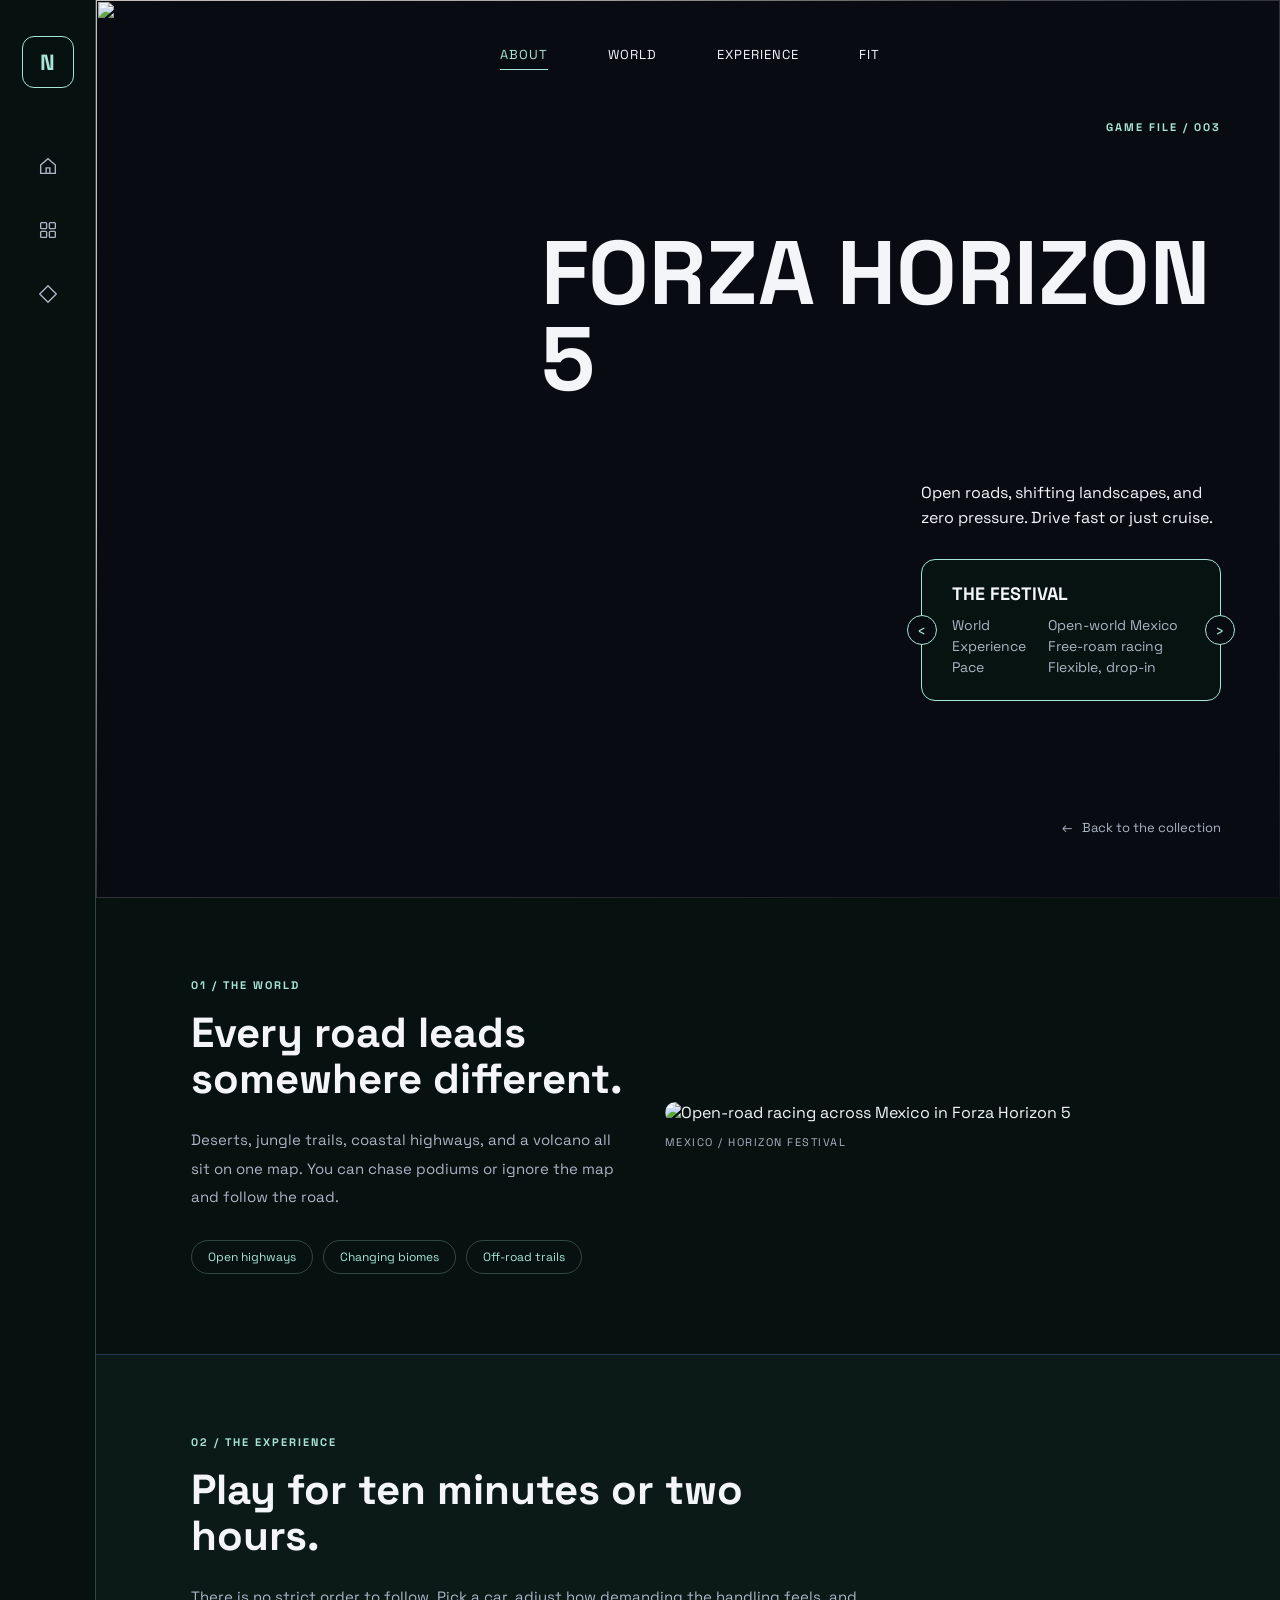
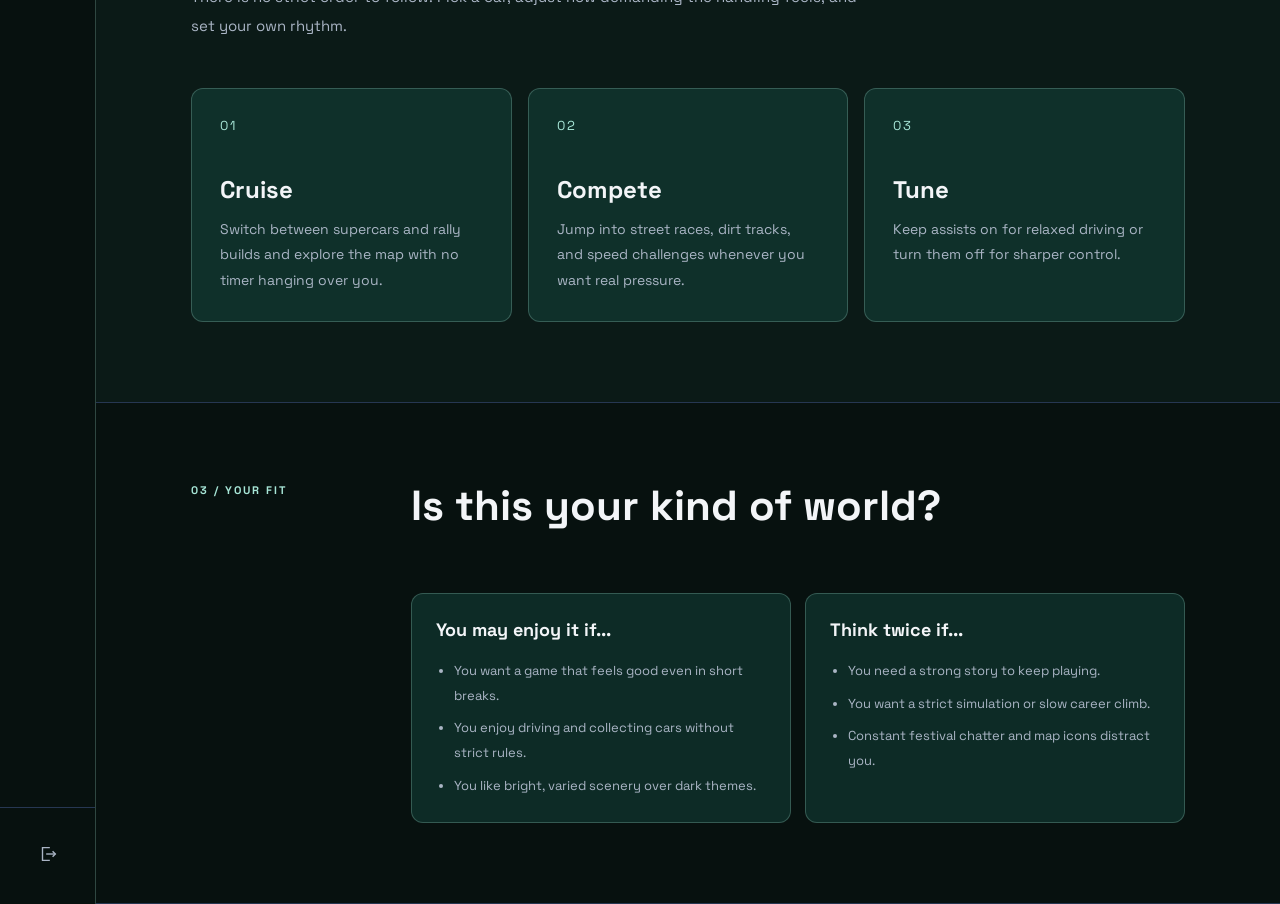
==== commit 7a3a752b: "feat: enhance game pages with meta descriptions and favicon updates for improved SEO and branding" ====
--- a/forza.html
+++ b/forza.html
@@ -3,6 +3,14 @@
   <head>
     <meta charset="UTF-8" />
     <meta name="viewport" content="width=device-width, initial-scale=1.0" />
+    <meta
+      name="description"
+      content="NAVY helps you pick your next game session by the experience, pace, and mood rather than genre alone."
+    />
+    <link
+      rel="icon"
+      href="data:image/svg+xml,<svg xmlns='http://www.w3.org/2000/svg' viewBox='0 0 32 32'><rect width='32' height='32' rx='6' fill='%23080b12'/><text x='16' y='22' text-anchor='middle' font-family='Arial' font-size='18' font-weight='bold' fill='%23b9dff5'>N</text></svg>"
+    />
     <title>Forza Horizon 5 | NAVY</title>
     <link rel="preconnect" href="https://fonts.googleapis.com" />
     <link rel="preconnect" href="https://fonts.gstatic.com" crossorigin />
@@ -91,10 +99,10 @@
 
             <!-- HERO NAVIGATION -->
             <nav class="game-nav" aria-label="Page sections">
-              <a class="is-active" href="#top">About the game</a>
+              <a class="is-active" href="#top">About</a>
+              <a href="#world">World</a>
               <a href="#experience">Experience</a>
-              <a href="#your-fit">Who it's for</a>
-              <a href="index.html#collection">All games</a>
+              <a href="#your-fit">Fit</a>
             </nav>
 
             <!-- GAME INTRO -->
--- a/style.css
+++ b/style.css
@@ -15,13 +15,8 @@
   font-family: "Space Grotesk", Arial, sans-serif;
 }
 body.game-page {
-  background:
-    radial-gradient(
-      ellipse at 15% 10%,
-      rgba(233, 198, 160, 0.12),
-      transparent 40%
-    ),
-    var(--game-page);
+  background: var(--game-dark);
+  overscroll-behavior-y: none;
 }
 h1,
 h2,
@@ -56,6 +51,10 @@
   width: 1px;
   height: 1px;
   opacity: 0;
+}
+.sidebar-toggle:focus-visible ~ .library-sidebar .rail-menu {
+  outline: 2px solid #b9dff5;
+  outline-offset: -2px;
 }
 
 .library-sidebar {
@@ -1155,11 +1154,11 @@
 
 .game-page .game-frame {
   display: flex;
-  min-height: 850px;
-  margin: 24px;
+  min-height: 100vh;
+  margin: 0;
   overflow: hidden;
-  border: 1px solid var(--game-line);
-  border-radius: 36px;
+  border: 0;
+  border-radius: 0;
   background: #080b12;
 }
 
@@ -1240,7 +1239,8 @@
   min-width: 0;
   flex: 1;
   flex-direction: column;
-  min-height: 850px;
+  min-height: calc(100vh - 2px);
+  max-height: 920px;
   overflow: hidden;
   padding: 0 5% 50px 64px;
 }
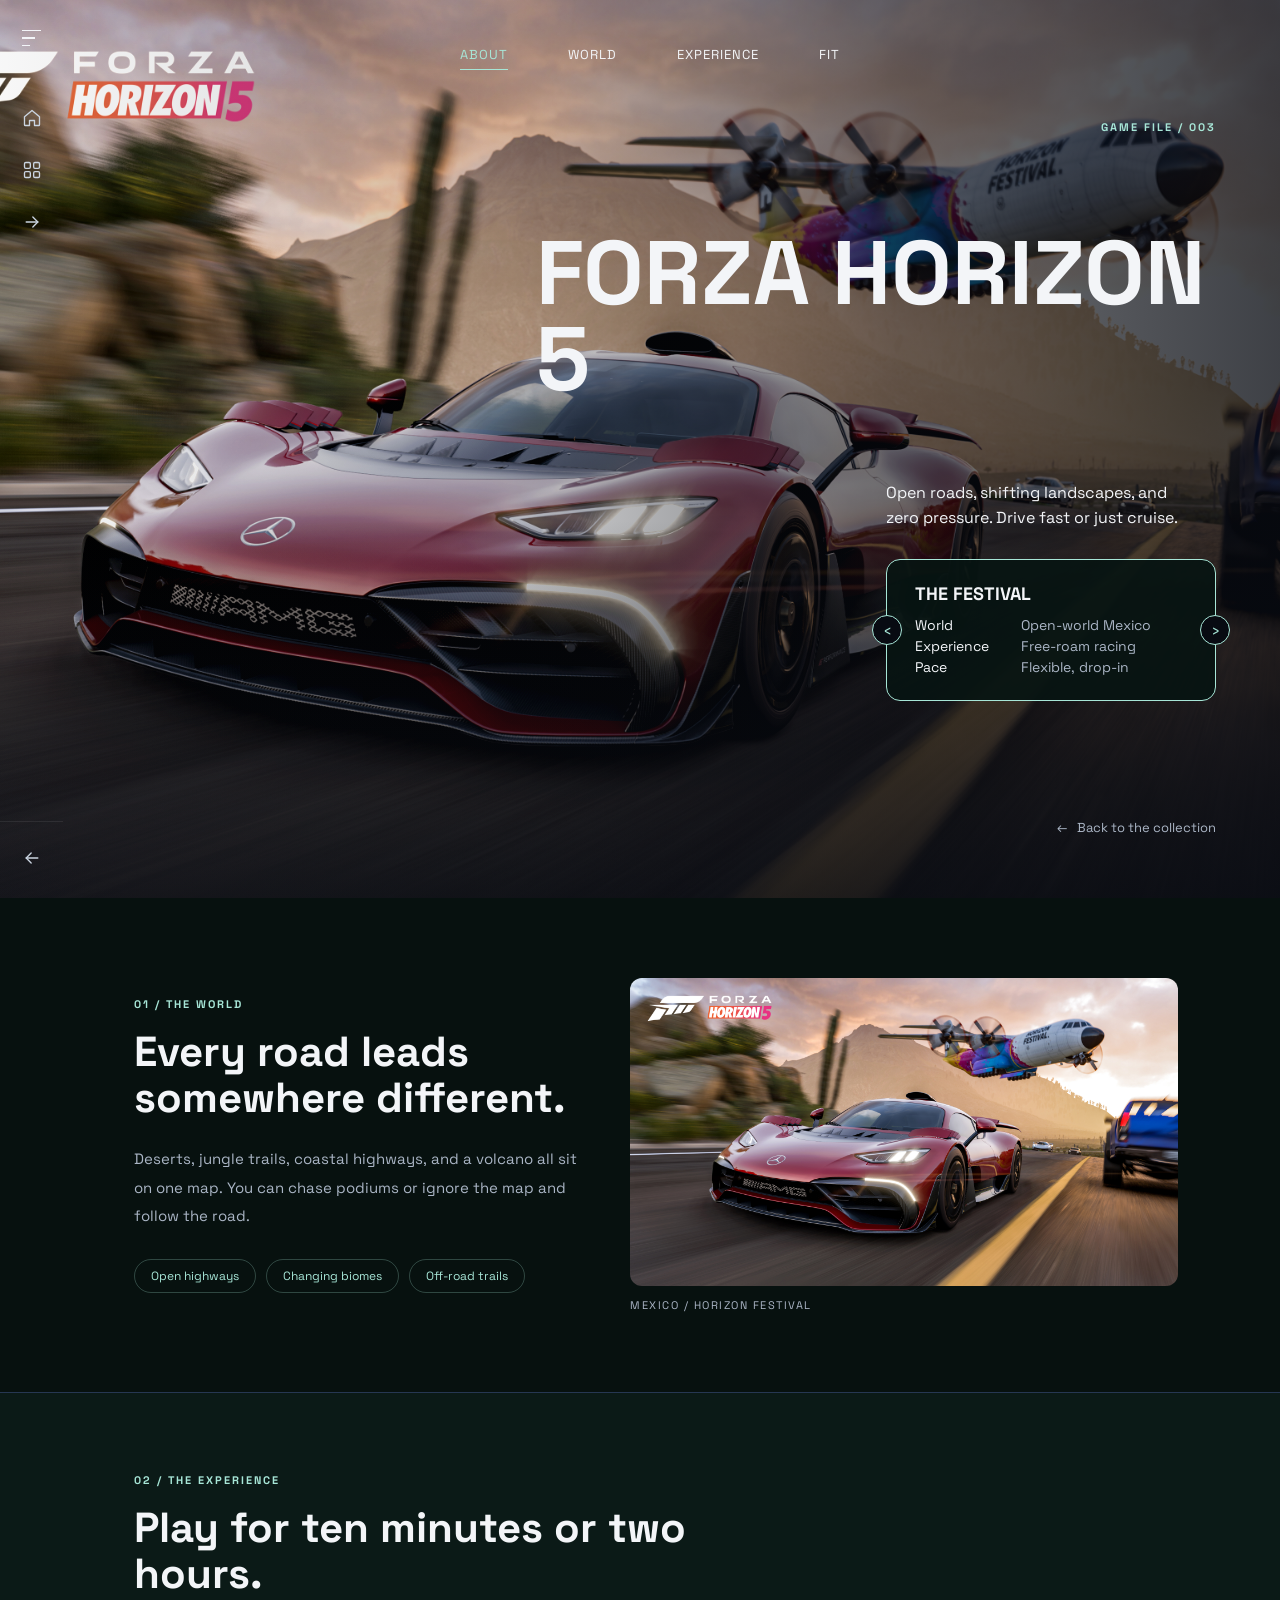
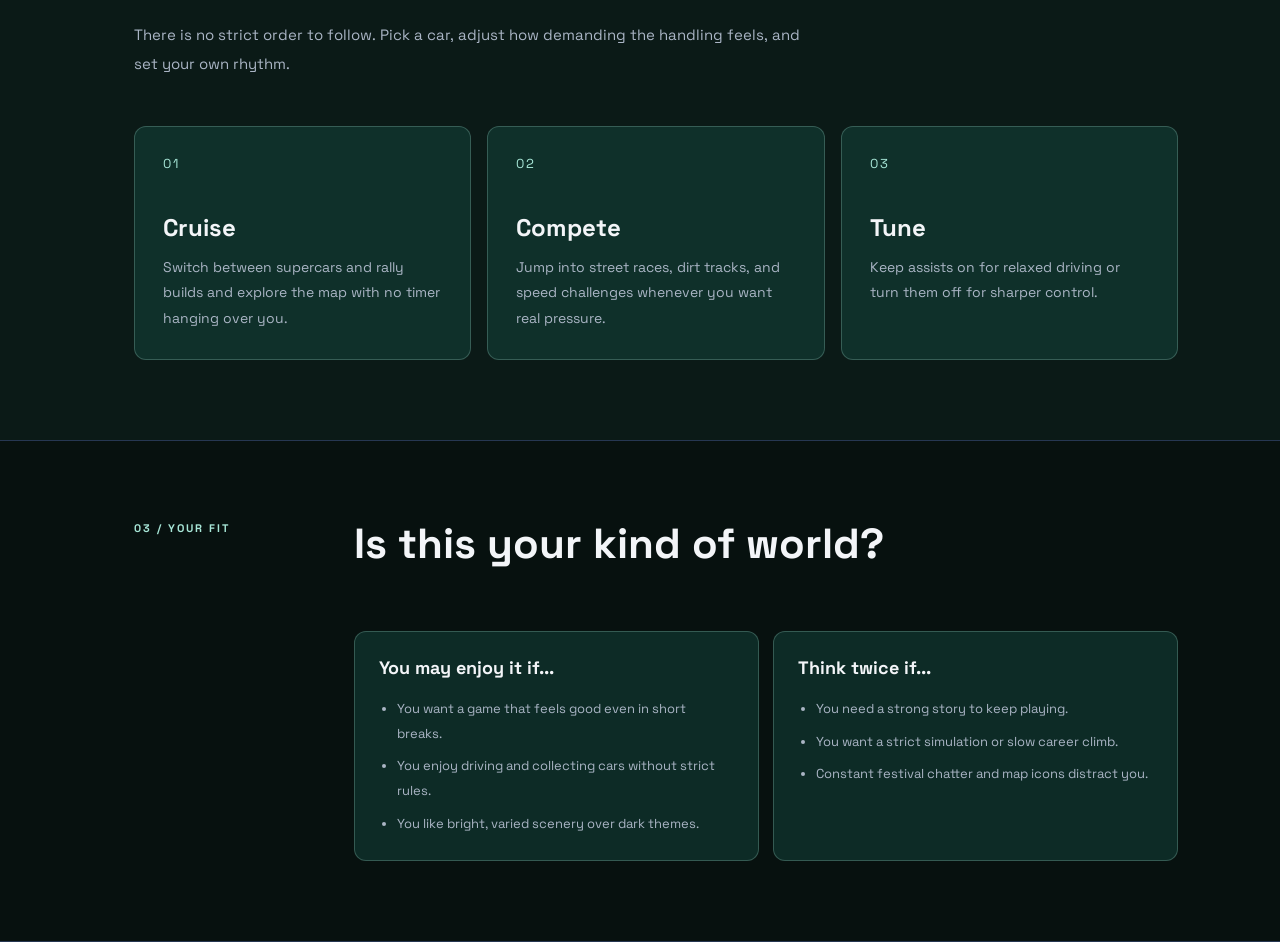
==== commit 61206483: "Finalize NAVY layout, local game media, and unified sidebar" ====
--- a/forza.html
+++ b/forza.html
@@ -26,8 +26,22 @@
       <!-- GAME FRAME -->
       <div class="game-frame">
         <!-- SIDEBAR -->
+        <input
+          type="checkbox"
+          class="game-sidebar-toggle"
+          id="game-sidebar-toggle"
+        />
+
         <aside class="game-sidebar">
-          <a class="game-logo" href="index.html" aria-label="NAVY home"> N </a>
+          <label
+            class="game-rail-menu"
+            for="game-sidebar-toggle"
+            aria-label="Toggle menu"
+          >
+            <span></span>
+            <span></span>
+            <span></span>
+          </label>
 
           <nav aria-label="Quick navigation">
             <a
@@ -37,49 +51,54 @@
               aria-label="Home"
             >
               <svg viewBox="0 0 24 24" aria-hidden="true">
-                <path d="M4 11 12 4l8 7v9H4z" />
-                <path d="M10 20v-6h4v6" />
-              </svg>
+                <path
+                  d="M3 10.5 12 3l9 7.5V20a1 1 0 0 1-1 1h-5v-6H9v6H4a1 1 0 0 1-1-1z"
+                />
+              </svg>
+              <span class="game-nav-label">Home</span>
             </a>
 
             <a
               class="game-icon-link"
               href="index.html#collection"
-              title="Collection"
-              aria-label="Collection"
-            >
-              <svg viewBox="0 0 24 24" aria-hidden="true">
-                <rect x="4" y="4" width="6.5" height="6.5" rx="1" />
-                <rect x="13.5" y="4" width="6.5" height="6.5" rx="1" />
-                <rect x="4" y="13.5" width="6.5" height="6.5" rx="1" />
-                <rect x="13.5" y="13.5" width="6.5" height="6.5" rx="1" />
-              </svg>
-            </a>
-
-            <a
-              class="game-icon-link"
-              href="index.html#approach"
-              title="How NAVY works"
-              aria-label="How NAVY works"
-            >
-              <svg viewBox="0 0 24 24" aria-hidden="true">
-                <path d="M12 3 21 12 12 21 3 12z" />
-              </svg>
+              title="All games"
+              aria-label="All games"
+            >
+              <svg viewBox="0 0 24 24" aria-hidden="true">
+                <rect x="3" y="3" width="7" height="7" rx="1.5" />
+                <rect x="14" y="3" width="7" height="7" rx="1.5" />
+                <rect x="3" y="14" width="7" height="7" rx="1.5" />
+                <rect x="14" y="14" width="7" height="7" rx="1.5" />
+              </svg>
+              <span class="game-nav-label">All games</span>
+            </a>
+
+            <a
+              class="game-icon-link"
+              href="ghost.html"
+              title="Next: Ghost"
+              aria-label="Next: Ghost"
+            >
+              <svg viewBox="0 0 24 24" aria-hidden="true">
+                <path d="M5 12h14" />
+                <path d="m13 6 6 6-6 6" />
+              </svg>
+              <span class="game-nav-label">Next: Ghost</span>
             </a>
           </nav>
 
           <div class="game-sidebar-bottom">
             <a
               class="game-icon-link"
-              href="index.html#collection"
-              title="Back to all games"
-              aria-label="Back to all games"
-            >
-              <svg viewBox="0 0 24 24" aria-hidden="true">
-                <path d="M14 5H6v14h8" />
-                <path d="M10 12h10" />
-                <path d="m17 9 3 3-3 3" />
-              </svg>
+              href="spiderman.html"
+              title="Prev: Spider-Man"
+              aria-label="Prev: Spider-Man"
+            >
+              <svg viewBox="0 0 24 24" aria-hidden="true">
+                <path d="M19 12H5" />
+                <path d="m11 18-6-6 6-6" />
+              </svg>
+              <span class="game-nav-label">Prev: Spider-Man</span>
             </a>
           </div>
         </aside>
@@ -90,7 +109,7 @@
           <div class="game-main">
             <img
               class="game-intro-art"
-              src="https://shared.fastly.steamstatic.com/store_item_assets/steam/apps/1551360/header.jpg"
+              src="images/forza.jpg"
               alt=""
               aria-hidden="true"
             />
@@ -171,8 +190,9 @@
 
             <figure class="game-world-visual">
               <img
-                src="https://shared.fastly.steamstatic.com/store_item_assets/steam/apps/1551360/header.jpg"
+                src="images/forza.jpg"
                 alt="Open-road racing across Mexico in Forza Horizon 5"
+                loading="lazy"
               />
 
               <figcaption>MEXICO / HORIZON FESTIVAL</figcaption>
--- a/style.css
+++ b/style.css
@@ -14,10 +14,12 @@
   color: #f3f5f8;
   font-family: "Space Grotesk", Arial, sans-serif;
 }
+
 body.game-page {
   background: var(--game-dark);
   overscroll-behavior-y: none;
 }
+
 h1,
 h2,
 h3,
@@ -33,7 +35,7 @@
   outline: 2px solid #b9dff5;
 }
 
-/* Sidebar */
+/* Shared Sidebar (Home + Game Pages) */
 
 .app-shell {
   position: relative;
@@ -46,22 +48,30 @@
   overflow-x: hidden;
 }
 
-.sidebar-toggle {
+.sidebar-toggle,
+.game-page .game-sidebar-toggle {
   position: absolute;
   width: 1px;
   height: 1px;
   opacity: 0;
 }
+
 .sidebar-toggle:focus-visible ~ .library-sidebar .rail-menu {
   outline: 2px solid #b9dff5;
   outline-offset: -2px;
 }
 
-.library-sidebar {
+.game-page .game-sidebar-toggle:focus-visible ~ .game-sidebar .game-rail-menu {
+  outline: 2px solid var(--game-accent);
+  outline-offset: -2px;
+}
+
+.library-sidebar,
+.game-page .game-sidebar {
   position: fixed;
   top: 0;
   left: 0;
-  z-index: 20;
+  z-index: 30;
 
   display: flex;
   width: 64px;
@@ -73,46 +83,73 @@
   background: transparent;
   border-right: 1px solid transparent;
 
-  transition: width 0.25s ease;
-}
-
-.rail-menu {
+  transition:
+    width 0.28s cubic-bezier(0.22, 1, 0.36, 1),
+    background 0.28s ease,
+    border-color 0.28s ease;
+}
+
+.rail-menu,
+.game-page .game-rail-menu {
   display: flex;
   width: 100%;
   height: 76px;
+  flex-shrink: 0;
   flex-direction: column;
   justify-content: center;
   gap: 6px;
-
   padding-left: 22px;
   cursor: pointer;
 }
 
-.rail-menu span {
+.rail-menu span,
+.game-page .game-rail-menu span {
   display: block;
   width: 19px;
-  height: 1px;
+  height: 1.5px;
   background: #f3f5f8;
-}
-
-.rail-menu span:nth-child(2) {
+  transition:
+    width 0.22s ease,
+    background 0.22s ease;
+}
+
+.rail-menu span:nth-child(2),
+.game-page .game-rail-menu span:nth-child(2) {
   width: 13px;
 }
 
-.rail-menu span:nth-child(3) {
+.rail-menu span:nth-child(3),
+.game-page .game-rail-menu span:nth-child(3) {
   width: 8px;
 }
 
-.rail-links {
+.rail-menu:hover span,
+.game-page .game-rail-menu:hover span {
+  width: 19px;
+}
+
+.rail-links,
+.game-page .game-sidebar nav {
   display: flex;
   width: 100%;
   flex-direction: column;
   gap: 8px;
-  margin-top: 28px;
+  margin-top: 20px;
   padding: 0 8px;
 }
 
-.rail-link {
+.rail-bottom,
+.game-page .game-sidebar-bottom {
+  display: flex;
+  width: 100%;
+  flex-direction: column;
+  margin-top: auto;
+  padding: 14px 8px 20px;
+  border-top: 1px solid rgba(255, 255, 255, 0.08);
+}
+
+.rail-link,
+.game-page .game-icon-link {
   display: flex;
   width: 100%;
   height: 44px;
@@ -120,53 +157,85 @@
   align-items: center;
   justify-content: center;
   gap: 12px;
-
   padding: 0 8px;
-  border-radius: 8px;
-
-  color: #aab5c5;
+  border-radius: 10px;
+  color: #cbd5e1;
   font-size: 13px;
   text-decoration: none;
-}
-
-.rail-link:hover {
+  transition:
+    background 0.2s ease,
+    color 0.2s ease;
+}
+
+.rail-link svg,
+.game-page .game-icon-link svg {
+  width: 20px;
+  height: 20px;
+  flex-shrink: 0;
+  fill: none;
+  stroke: currentColor;
+  stroke-width: 1.6;
+  stroke-linecap: round;
+  stroke-linejoin: round;
+}
+
+.rail-link:hover,
+.rail-link:focus-visible {
   color: #f3f5f8;
-  background: #1b2638;
-}
-
-.rail-icon {
-  width: 24px;
-  flex-shrink: 0;
-  text-align: center;
-  font-size: 20px;
-}
-
-.rail-label {
+  background: rgba(185, 223, 245, 0.14);
+}
+
+.game-page .game-icon-link:hover,
+.game-page .game-icon-link:focus-visible {
+  color: var(--game-accent);
+  background: rgba(255, 255, 255, 0.08);
+}
+
+.rail-label,
+.game-page .game-nav-label {
   display: none;
   white-space: nowrap;
 }
 
 .sidebar-toggle:checked ~ .library-sidebar {
-  width: 210px;
+  width: 215px;
   align-items: stretch;
-  background: rgba(8, 11, 18, 0.95);
+  background: rgba(8, 11, 18, 0.92);
+  backdrop-filter: blur(10px);
   border-right-color: #263752;
 }
 
-.sidebar-toggle:checked ~ .library-sidebar .rail-menu {
+.game-page .game-sidebar-toggle:checked ~ .game-sidebar {
+  width: 215px;
+  align-items: stretch;
+  background: var(--game-panel);
+  backdrop-filter: blur(10px);
+  border-right-color: var(--game-line);
+}
+
+.sidebar-toggle:checked ~ .library-sidebar .rail-menu,
+.game-page .game-sidebar-toggle:checked ~ .game-sidebar .game-rail-menu {
   padding-left: 24px;
 }
 
-.sidebar-toggle:checked ~ .library-sidebar .rail-links {
+.sidebar-toggle:checked ~ .library-sidebar .rail-links,
+.game-page .game-sidebar-toggle:checked ~ .game-sidebar nav {
   padding: 0 12px;
 }
 
-.sidebar-toggle:checked ~ .library-sidebar .rail-link {
+.sidebar-toggle:checked ~ .library-sidebar .rail-bottom,
+.game-page .game-sidebar-toggle:checked ~ .game-sidebar .game-sidebar-bottom {
+  padding: 14px 12px 20px;
+}
+
+.sidebar-toggle:checked ~ .library-sidebar .rail-link,
+.game-page .game-sidebar-toggle:checked ~ .game-sidebar .game-icon-link {
   justify-content: flex-start;
-  padding: 0 10px;
-}
-
-.sidebar-toggle:checked ~ .library-sidebar .rail-label {
+  padding: 0 12px;
+}
+
+.sidebar-toggle:checked ~ .library-sidebar .rail-label,
+.game-page .game-sidebar-toggle:checked ~ .game-sidebar .game-nav-label {
   display: inline;
 }
 
@@ -788,32 +857,7 @@
     margin-top: 18px;
   }
 }
-@media (max-height: 820px) and (min-width: 821px) {
-  .game-page .game-frame,
-  .game-page .game-main {
-    min-height: 680px;
-  }
-
-  .game-page .game-nav {
-    padding-top: 28px;
-  }
-
-  .game-page .game-intro {
-    padding-top: 28px;
-  }
-
-  .game-page .game-intro h1 {
-    font-size: 72px;
-  }
-
-  .game-page .game-info-card {
-    margin-top: 18px;
-  }
-
-  .game-page .game-back-link {
-    margin-top: 16px;
-  }
-}
+
 /* Tablet */
 
 @media (max-width: 1000px) {
@@ -861,6 +905,10 @@
     gap: 8px;
     margin: 0;
     padding: 0;
+  }
+
+  .rail-bottom {
+    display: none;
   }
 
   .rail-link {
@@ -994,6 +1042,7 @@
   .site-footer {
     padding: 28px 24px;
   }
+
   .section-heading h2,
   .approach-intro h2 {
     font-size: 34px;
@@ -1132,6 +1181,7 @@
     gap: 14px;
     padding: 28px 20px;
   }
+
   .section-heading h2,
   .approach-intro h2 {
     font-size: 30px;
@@ -1159,78 +1209,14 @@
   overflow: hidden;
   border: 0;
   border-radius: 0;
-  background: #080b12;
-}
-
-/* Sidebar */
-
-.game-page .game-sidebar {
-  display: flex;
-  width: 96px;
-  flex-shrink: 0;
-  flex-direction: column;
-  align-items: center;
-  padding: 36px 0 28px;
   background: var(--game-dark);
-  border-right: 1px solid var(--game-line);
-}
-
-.game-page .game-logo {
-  display: flex;
-  width: 52px;
-  height: 52px;
-  align-items: center;
-  justify-content: center;
-  border: 1.5px solid var(--game-accent);
-  border-radius: 12px;
-  color: var(--game-accent);
-  font-size: 22px;
-  font-weight: bold;
-  text-decoration: none;
-}
-
-.game-page .game-sidebar nav {
-  display: flex;
-  flex-direction: column;
-  gap: 20px;
-  margin-top: 56px;
-}
-
-.game-page .game-sidebar-bottom {
-  display: flex;
-  width: 100%;
-  justify-content: center;
-  margin-top: auto;
-  padding-top: 24px;
-  border-top: 1px solid #263752;
-}
-
-.game-page .game-icon-link {
-  display: flex;
-  width: 44px;
-  height: 44px;
-  align-items: center;
-  justify-content: center;
-  border-radius: 10px;
-  color: #aab5c5;
-  text-decoration: none;
-}
-
-.game-page .game-icon-link svg {
-  width: 22px;
-  height: 22px;
-  fill: none;
-  stroke: currentColor;
-  stroke-width: 1.5;
-}
-
-.game-page .game-icon-link:hover {
-  color: var(--game-accent);
-}
+}
+
 .game-page .game-page-content {
   flex: 1;
   min-width: 0;
 }
+
 /* Game hero area */
 
 .game-page .game-main {
@@ -1242,7 +1228,7 @@
   min-height: calc(100vh - 2px);
   max-height: 920px;
   overflow: hidden;
-  padding: 0 5% 50px 64px;
+  padding: 0 5% 50px 84px;
 }
 
 .game-page .game-intro-art {
@@ -1362,9 +1348,9 @@
 
 .game-page .game-info-card {
   position: relative;
-  width: 300px;
+  width: 330px;
   margin-top: 28px;
-  padding: 22px 30px;
+  padding: 22px 28px;
   border: 1px solid var(--game-accent);
   border-radius: 14px;
   background: var(--game-panel);
@@ -1384,7 +1370,8 @@
 
 .game-page .game-info-card p span {
   display: inline-block;
-  min-width: 92px;
+  min-width: 102px;
+  color: #f3f5f8;
 }
 
 /* Previous and next arrows */
@@ -1418,7 +1405,7 @@
 .game-page .game-world,
 .game-page .game-experience,
 .game-page .game-fit {
-  padding: 80px 8%;
+  padding: 80px 8% 80px calc(8% + 32px);
   border-bottom: 1px solid #263752;
 }
 
@@ -1474,6 +1461,7 @@
 .game-page .game-fit h2 {
   grid-column: 2;
 }
+
 .game-page .game-fit .fit-grid {
   display: grid;
   grid-column: 2;
@@ -1511,17 +1499,20 @@
   max-width: 680px;
   margin-bottom: 48px;
 }
+
 .game-page .experience-grid {
   display: grid;
   grid-template-columns: repeat(3, 1fr);
   gap: 16px;
 }
+
 .game-page .experience-card {
   padding: 28px;
   border: 1px solid var(--game-line);
   border-radius: 12px;
   background: var(--game-card);
 }
+
 .game-page .experience-number {
   display: block;
   margin-bottom: 40px;
@@ -1529,6 +1520,7 @@
   font-size: 13px;
   letter-spacing: 2px;
 }
+
 .game-page .experience-card h3 {
   margin: 0 0 12px;
   font-size: 24px;
@@ -1540,12 +1532,14 @@
   font-size: 14px;
   line-height: 1.8;
 }
+
 .game-page .experience-intro {
   margin: 0;
   color: #aab5c5;
   font-size: 15px;
   line-height: 1.9;
 }
+
 /* World tags and caption */
 
 .game-page .world-tags {
@@ -1569,6 +1563,34 @@
   font-size: 11px;
   letter-spacing: 1.5px;
 }
+
+@media (max-height: 820px) and (min-width: 821px) {
+  .game-page .game-frame,
+  .game-page .game-main {
+    min-height: 680px;
+  }
+
+  .game-page .game-nav {
+    padding-top: 28px;
+  }
+
+  .game-page .game-intro {
+    padding-top: 28px;
+  }
+
+  .game-page .game-intro h1 {
+    font-size: 72px;
+  }
+
+  .game-page .game-info-card {
+    margin-top: 18px;
+  }
+
+  .game-page .game-back-link {
+    margin-top: 16px;
+  }
+}
+
 /* Tablet */
 
 @media (max-width: 1000px) {
@@ -1586,30 +1608,68 @@
   }
 
   .game-page .game-sidebar {
+    position: relative;
     width: 100%;
+    height: 56px;
     flex-direction: row;
-    padding: 10px 18px;
+    padding: 0 18px;
     border-right: 0;
-    border-bottom: 1px solid #263752;
-  }
-
-  .game-page .game-logo {
-    width: 40px;
-    height: 40px;
+    border-bottom: 1px solid var(--game-line);
+    background: var(--game-dark);
+  }
+
+  .game-page .game-rail-menu {
+    width: 42px;
+    height: 56px;
+    padding-left: 0;
   }
 
   .game-page .game-sidebar nav {
+    width: auto;
     flex-direction: row;
-    gap: 4px;
+    gap: 8px;
     margin: 0 0 0 auto;
+    padding: 0;
   }
 
   .game-page .game-sidebar-bottom {
+    display: none;
+  }
+
+  .game-page .game-icon-link {
+    width: 38px;
+    height: 38px;
+    padding: 0;
+  }
+
+  .game-page .game-sidebar-toggle:checked ~ .game-sidebar {
+    position: relative;
+    width: 100%;
+    height: 56px;
+    flex-direction: row;
+    align-items: center;
+    background: var(--game-dark);
+    backdrop-filter: none;
+  }
+
+  .game-page .game-sidebar-toggle:checked ~ .game-sidebar .game-rail-menu {
+    padding-left: 0;
+  }
+
+  .game-page .game-sidebar-toggle:checked ~ .game-sidebar nav {
     width: auto;
-    margin-left: 8px;
-    margin-top: 0;
+    flex-direction: row;
     padding: 0;
-    border-top: 0;
+  }
+
+  .game-page .game-sidebar-toggle:checked ~ .game-sidebar .game-icon-link {
+    width: 38px;
+    justify-content: center;
+    padding: 0;
+  }
+
+  .game-page .game-sidebar-toggle:checked ~ .game-sidebar .game-nav-label {
+    display: none;
   }
 
   .game-page .game-main {
@@ -1704,9 +1764,11 @@
     grid-template-columns: 1fr;
     margin-top: 20px;
   }
+
   .game-page .experience-grid {
     grid-template-columns: 1fr;
   }
+
   .game-page .game-intro {
     align-items: flex-start;
   }
@@ -1717,10 +1779,6 @@
       linear-gradient(to top, rgba(8, 11, 18, 0.88), rgba(8, 11, 18, 0.12));
   }
 
-  .game-page .game-nav {
-    padding-top: 24px;
-  }
-
   .game-page .game-intro > div {
     width: 100%;
   }
@@ -1733,6 +1791,7 @@
     margin-bottom: 20px;
   }
 }
+
 /* Game colors */
 
 .game-page--spider {
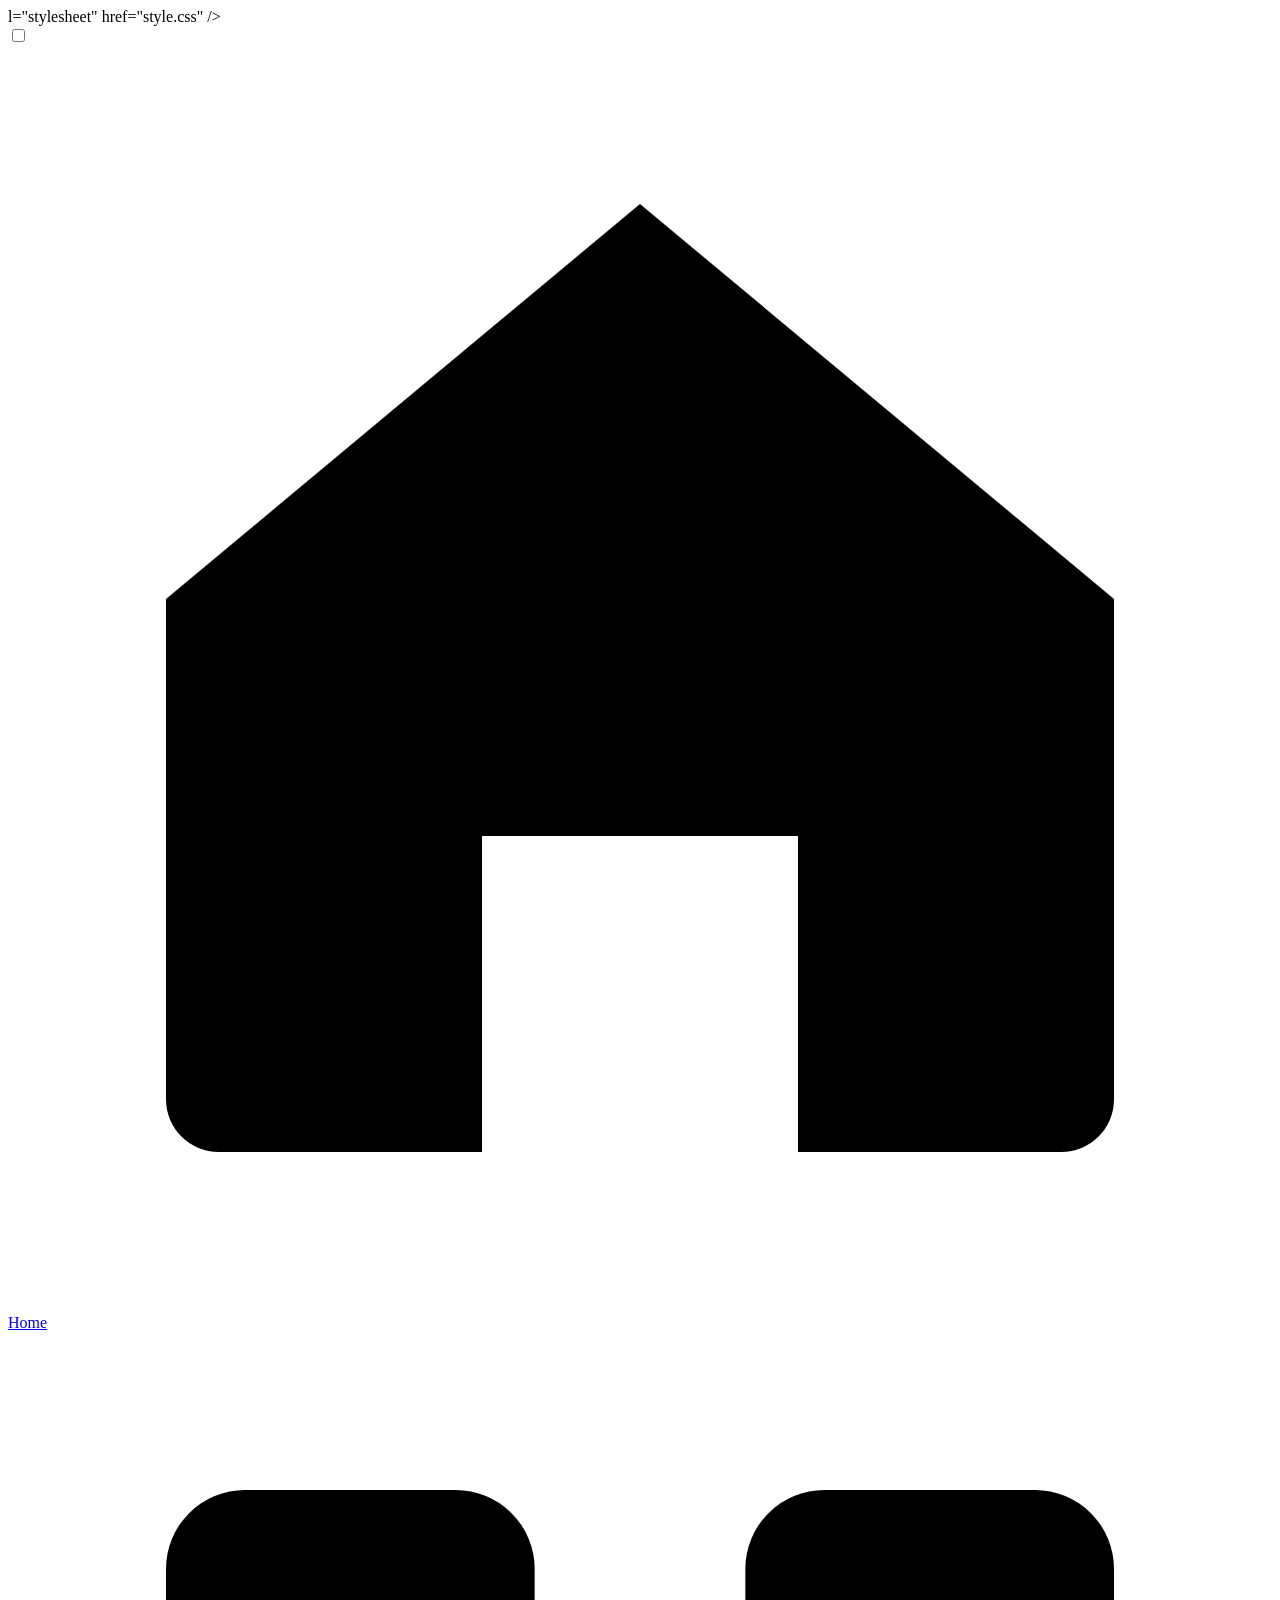
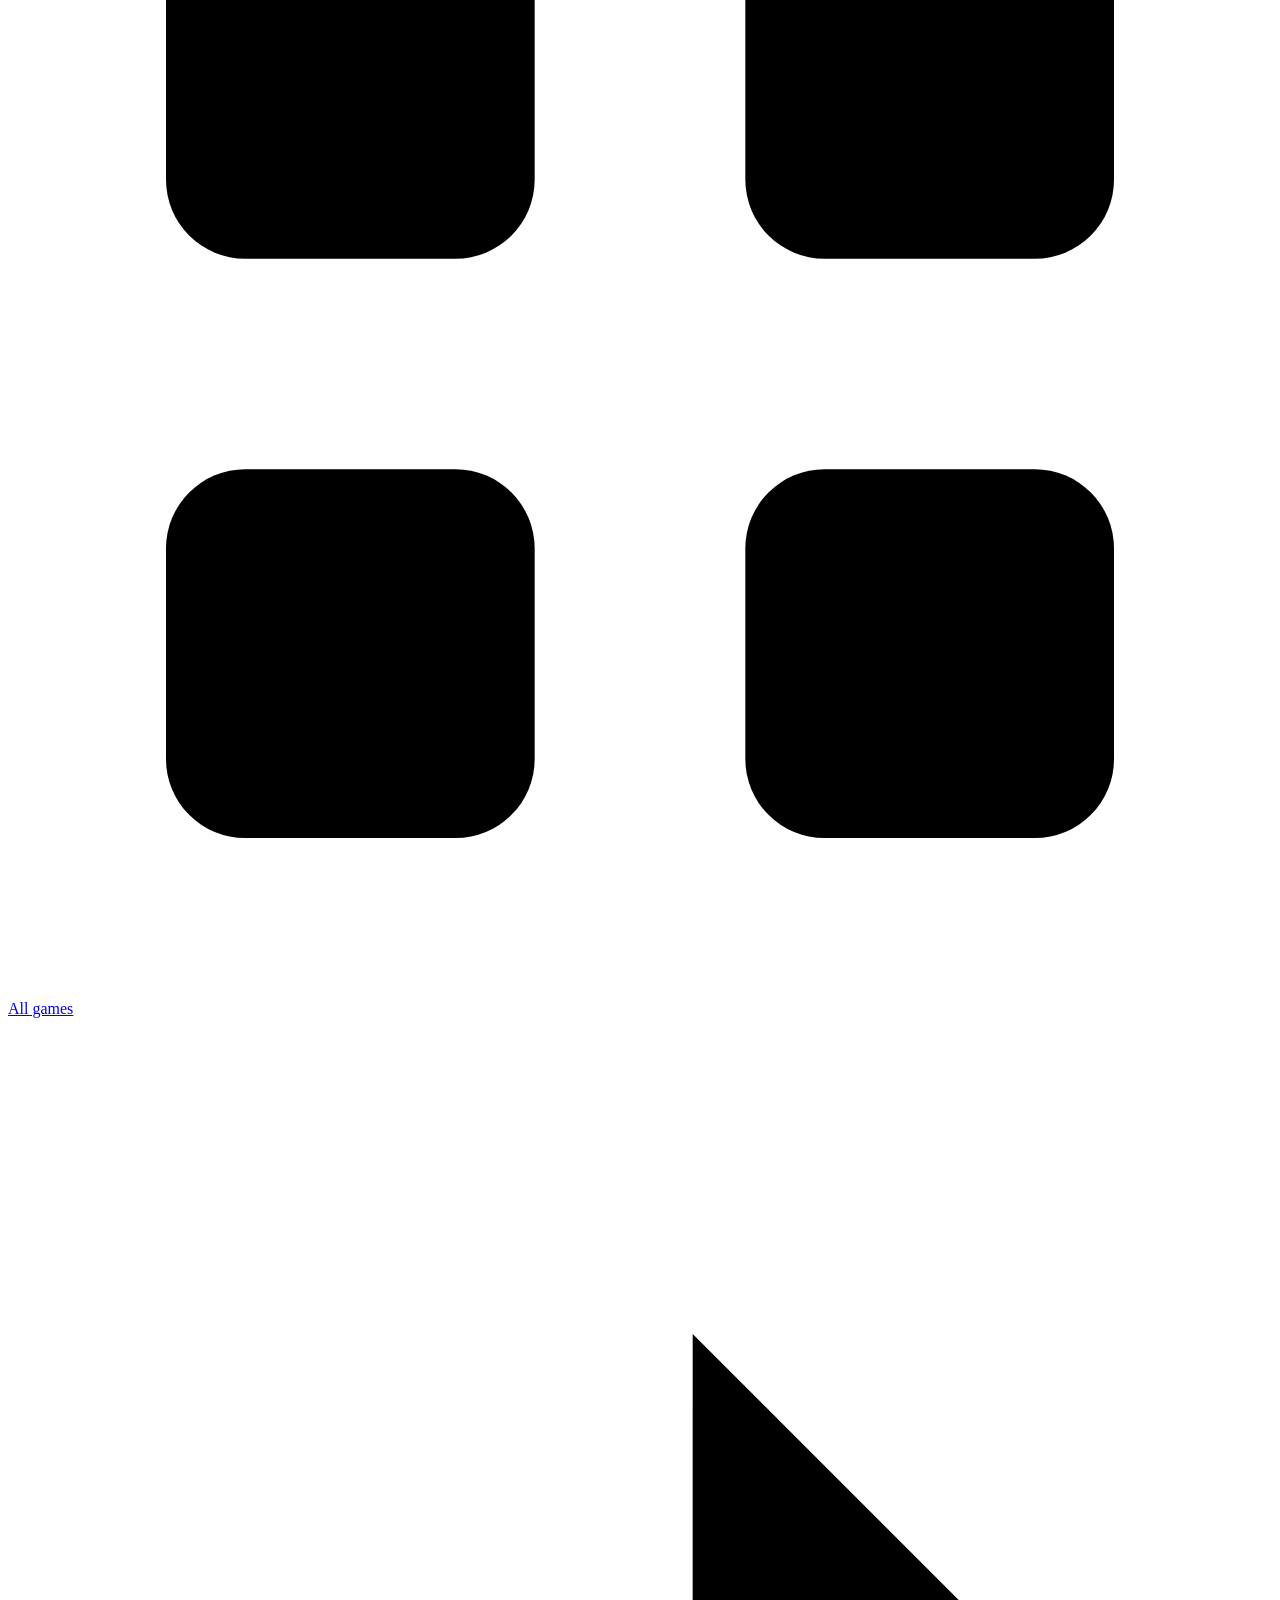
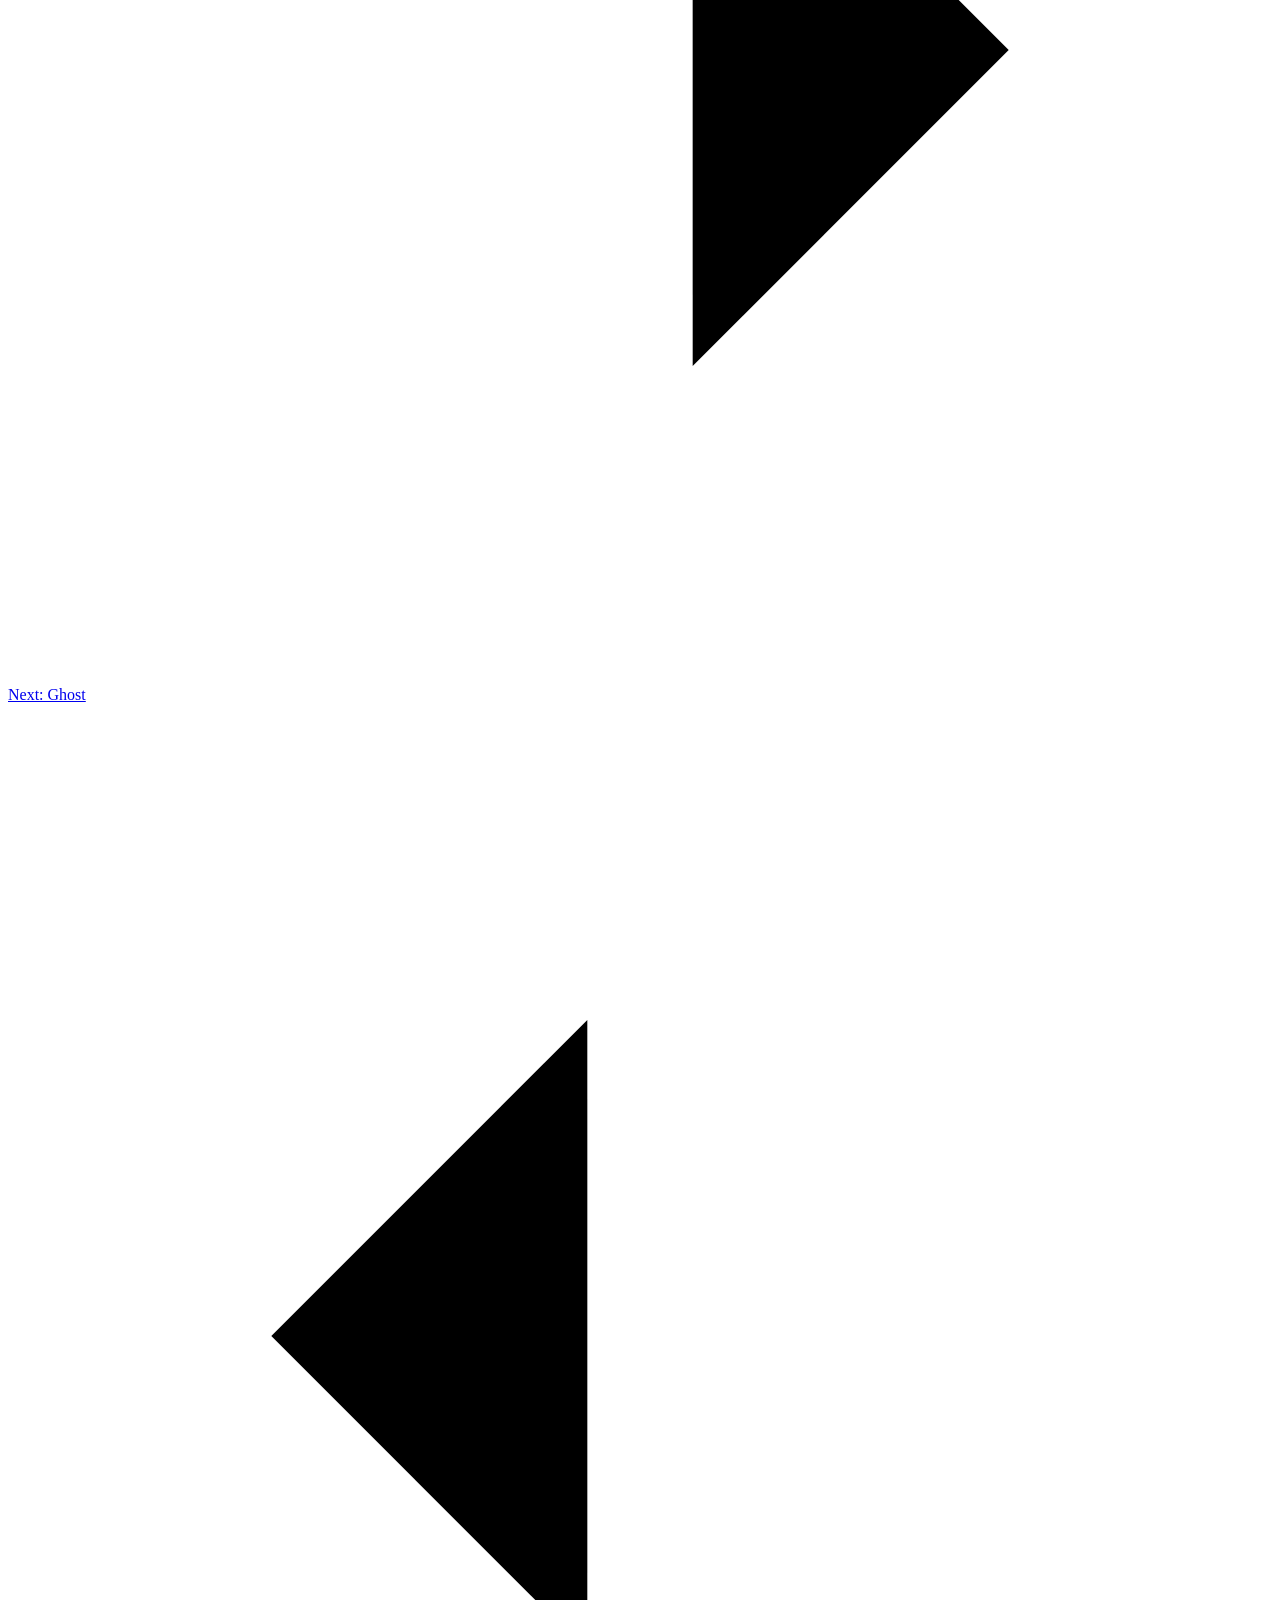
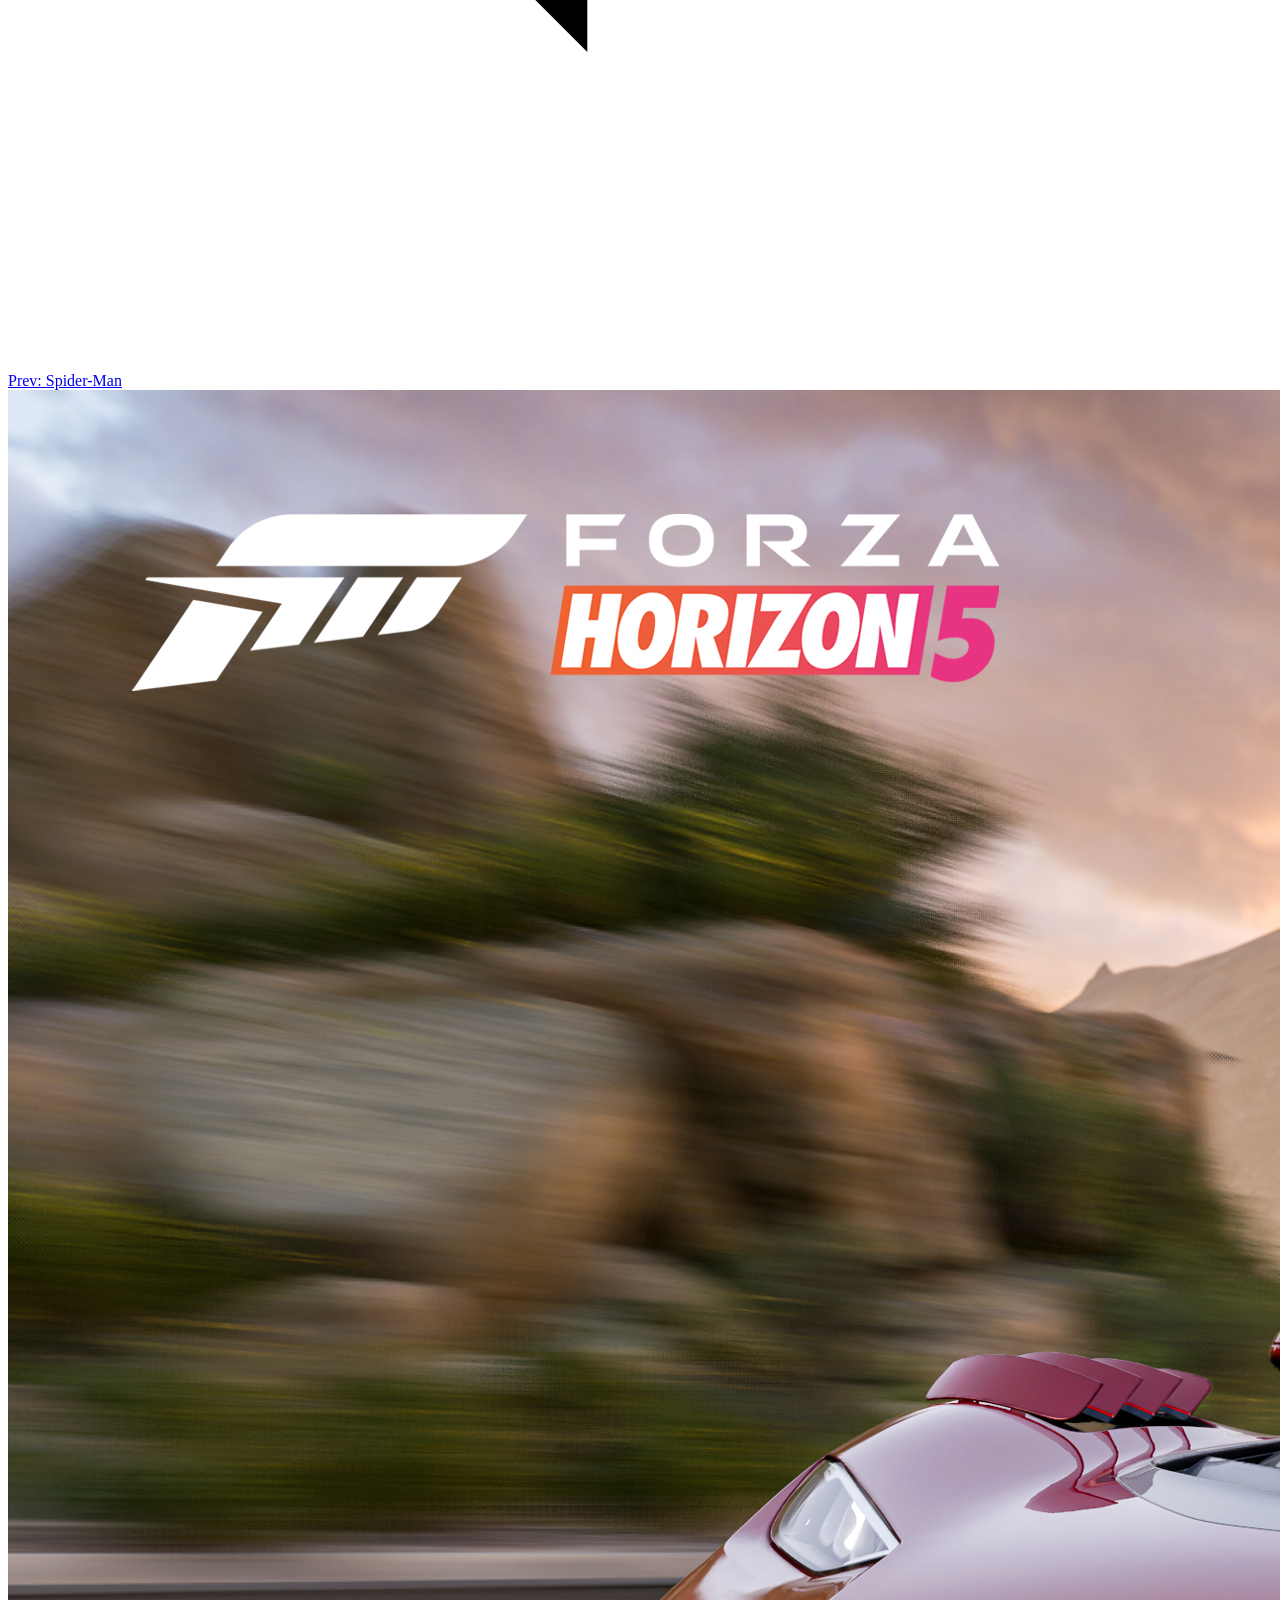
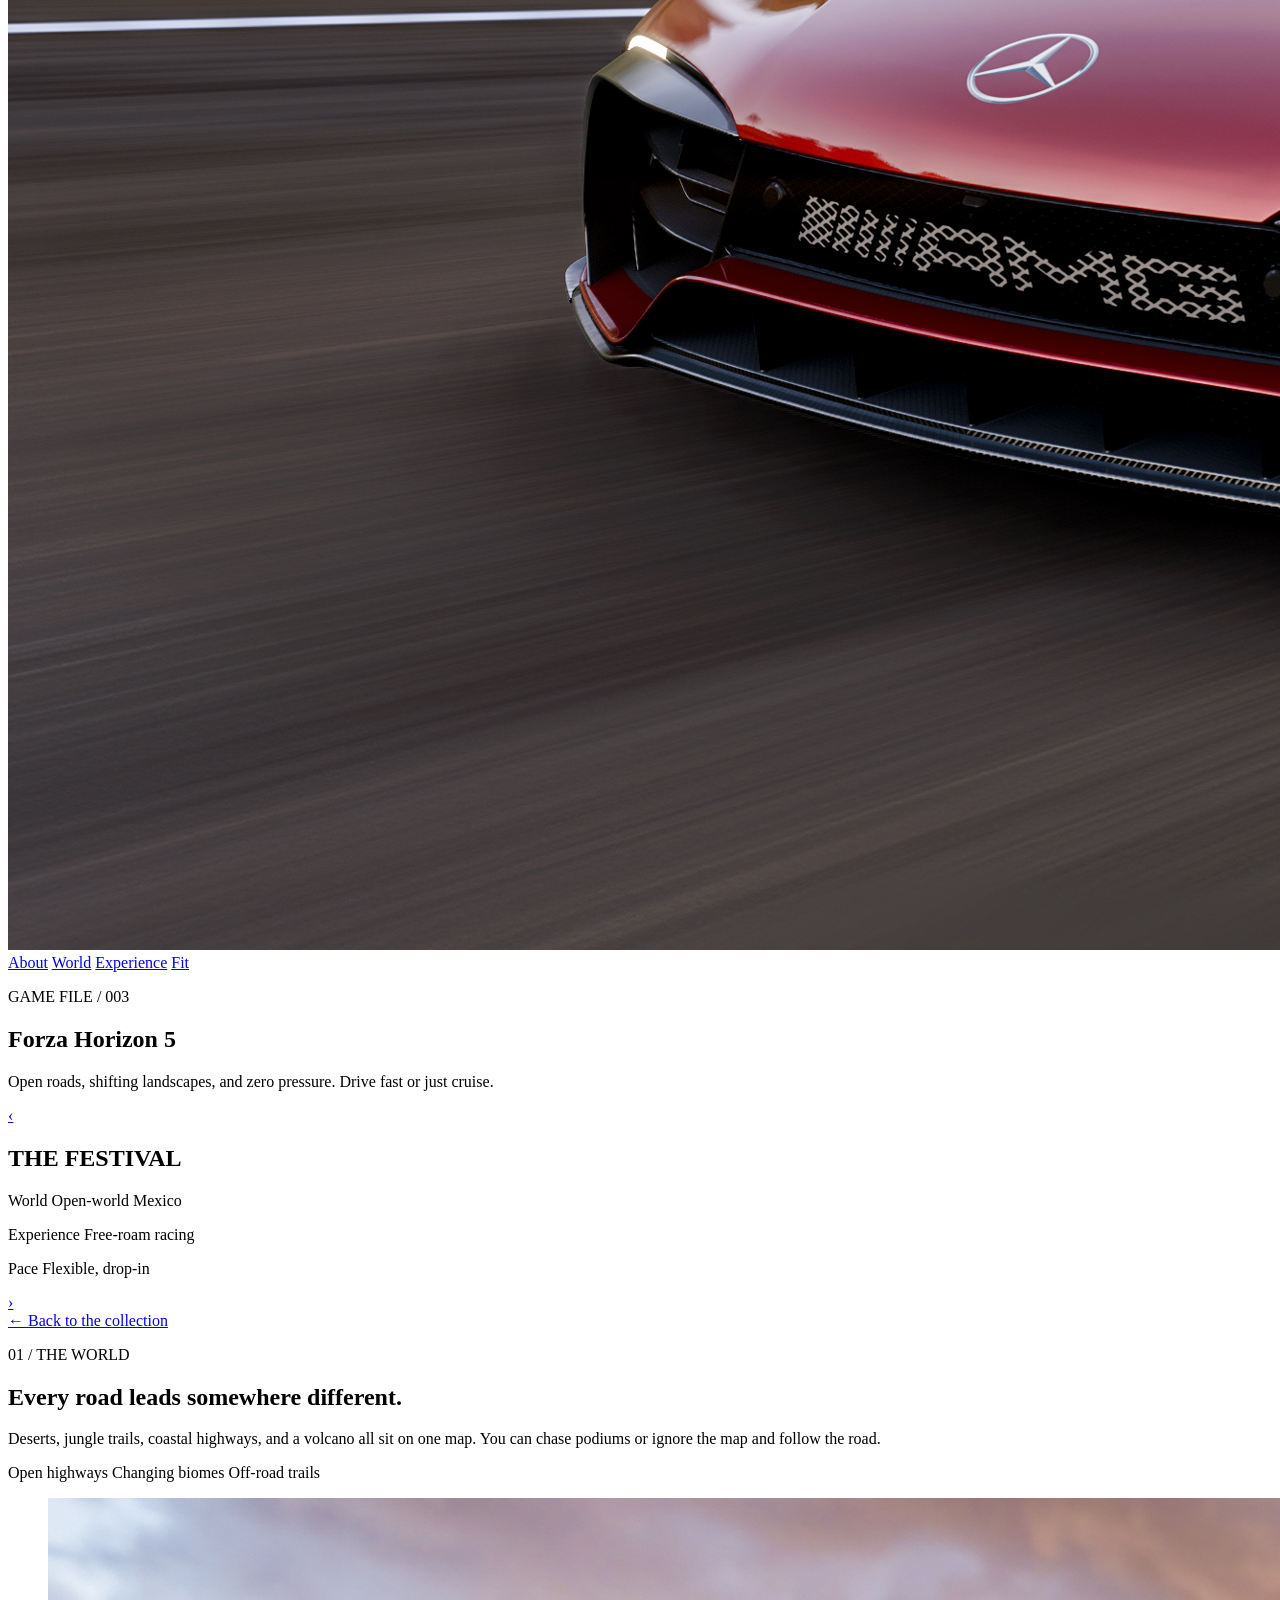
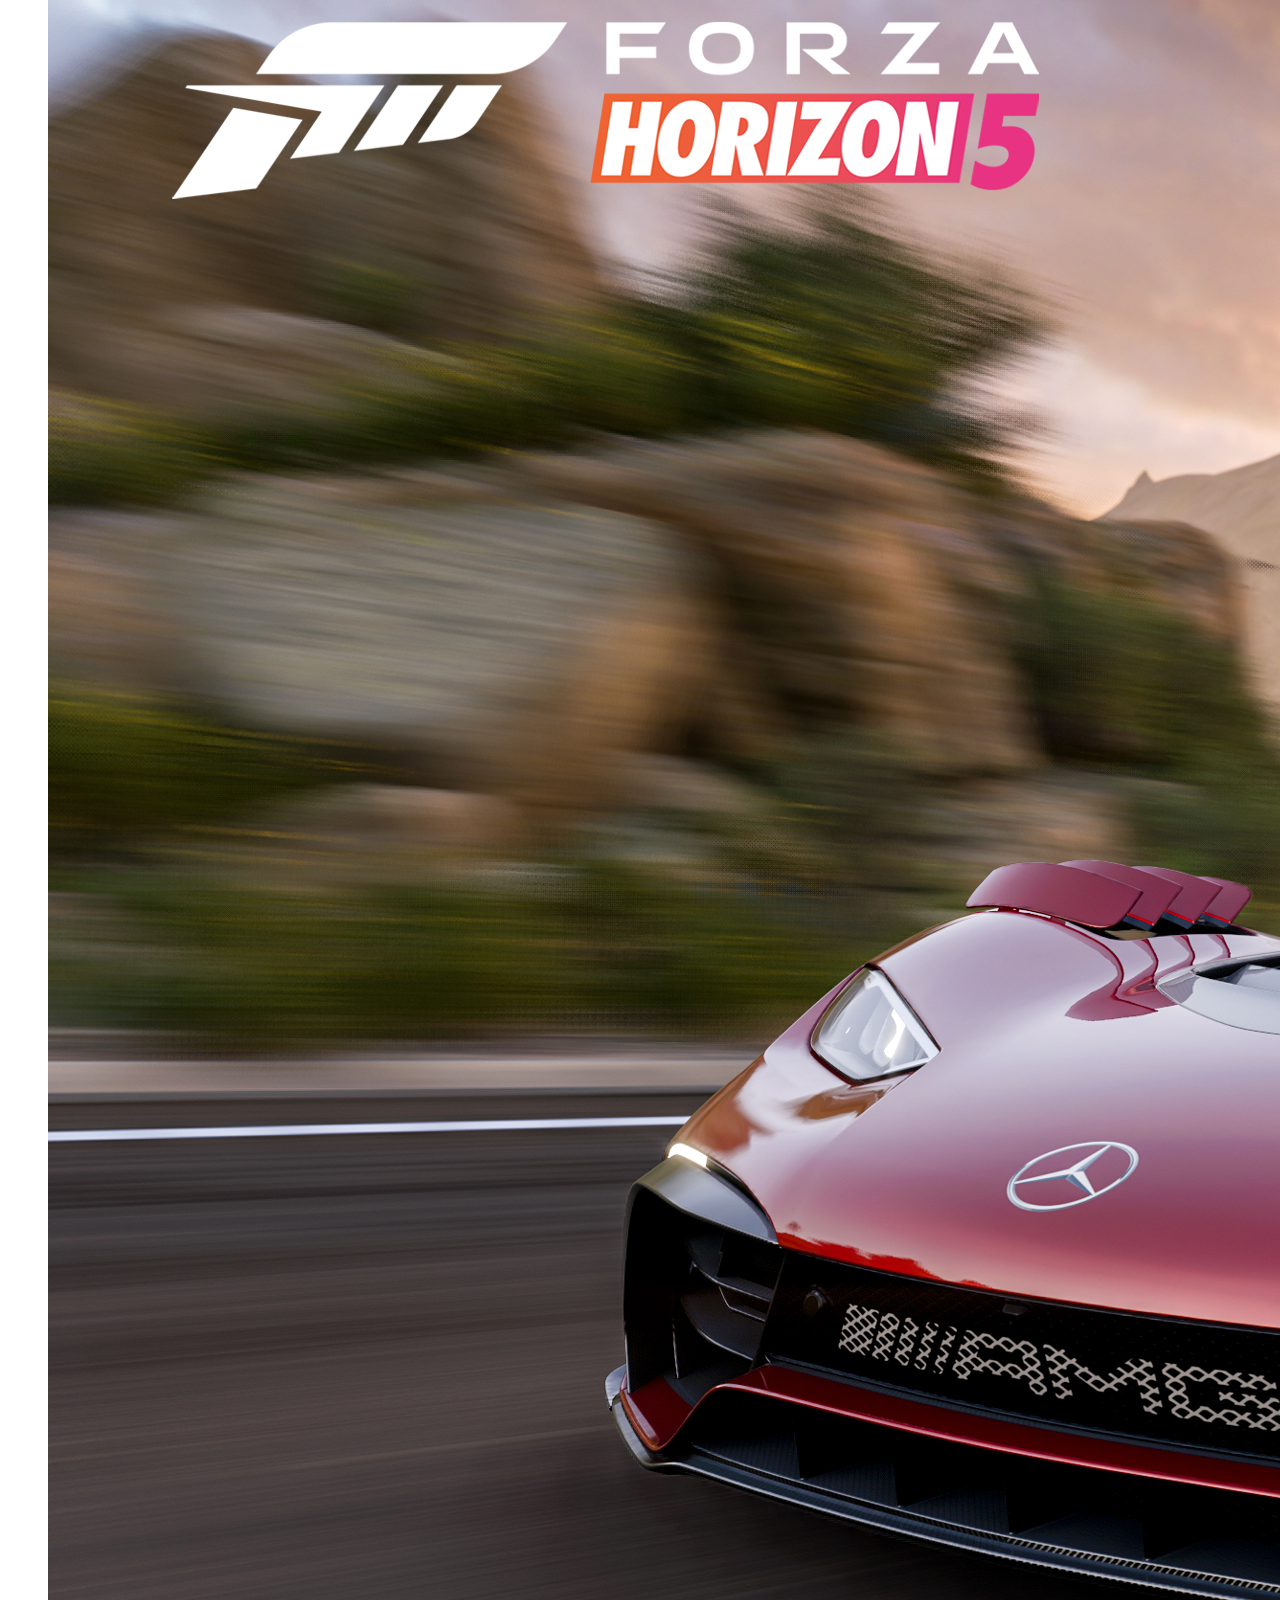
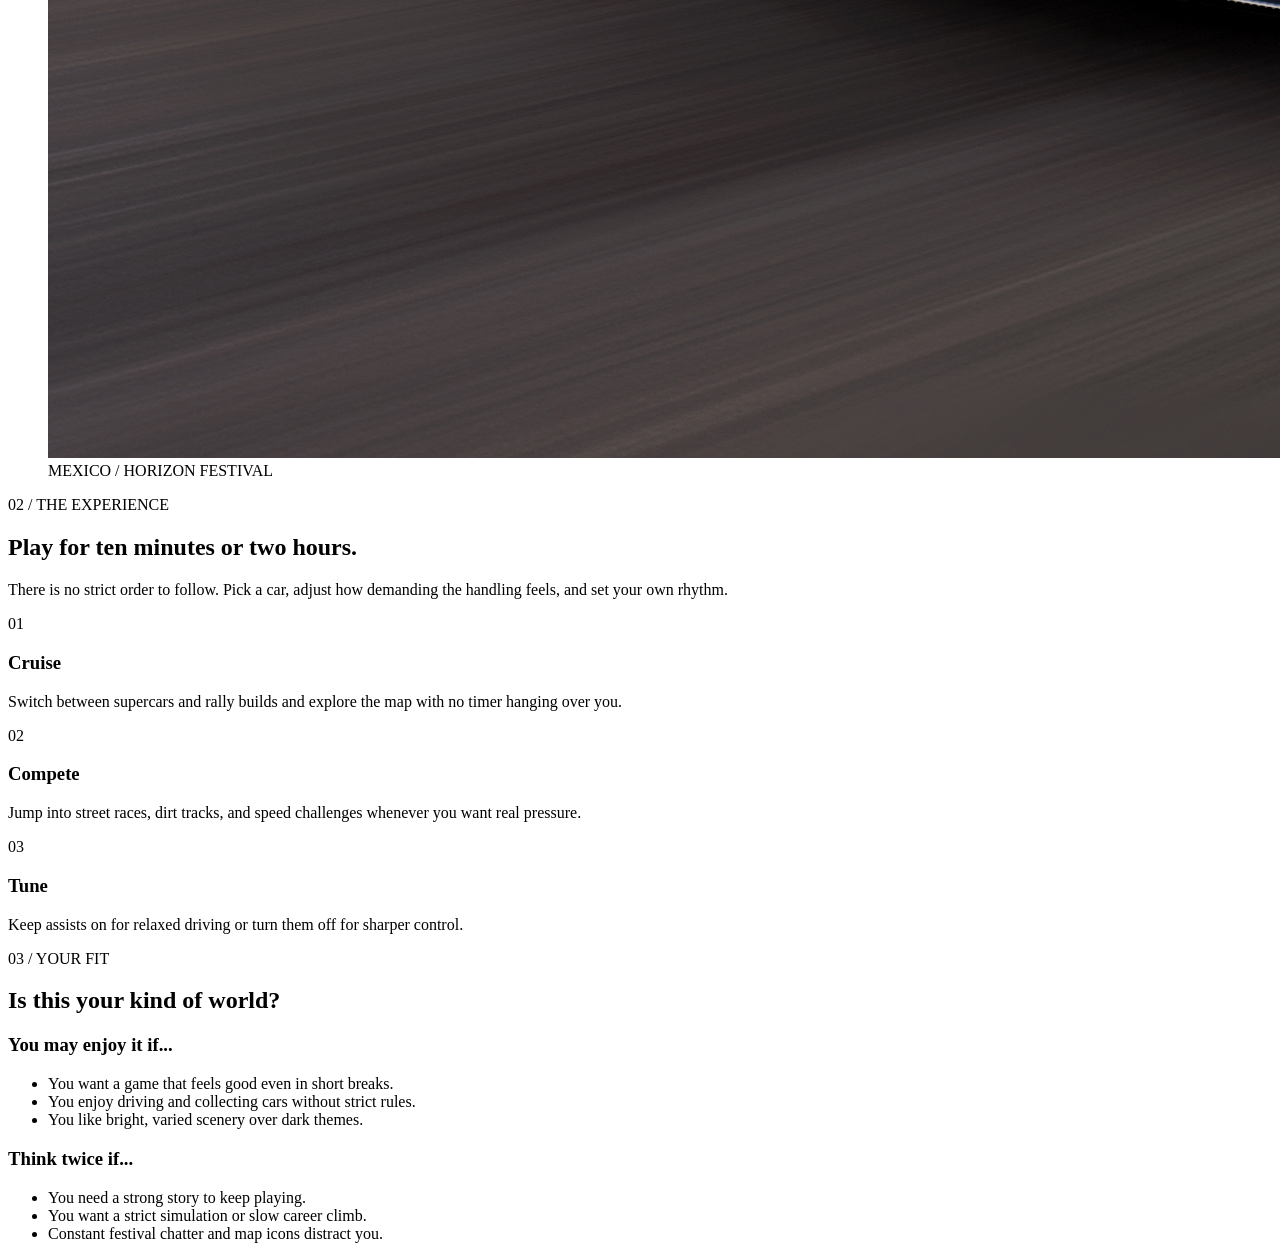
==== commit 99991ebd: "refactor: remove unused font stylesheet links and update CSS for improved styling" ====
--- a/forza.html
+++ b/forza.html
@@ -14,11 +14,7 @@
     <title>Forza Horizon 5 | NAVY</title>
     <link rel="preconnect" href="https://fonts.googleapis.com" />
     <link rel="preconnect" href="https://fonts.gstatic.com" crossorigin />
-    <link
-      href="https://fonts.googleapis.com/css2?family=Space+Grotesk:wght@400;500;600;700&display=swap"
-      rel="stylesheet"
-    />
-    <link rel="stylesheet" href="style.css" />
+    l="stylesheet" href="style.css" />
   </head>
 
   <body class="game-page game-page--forza">
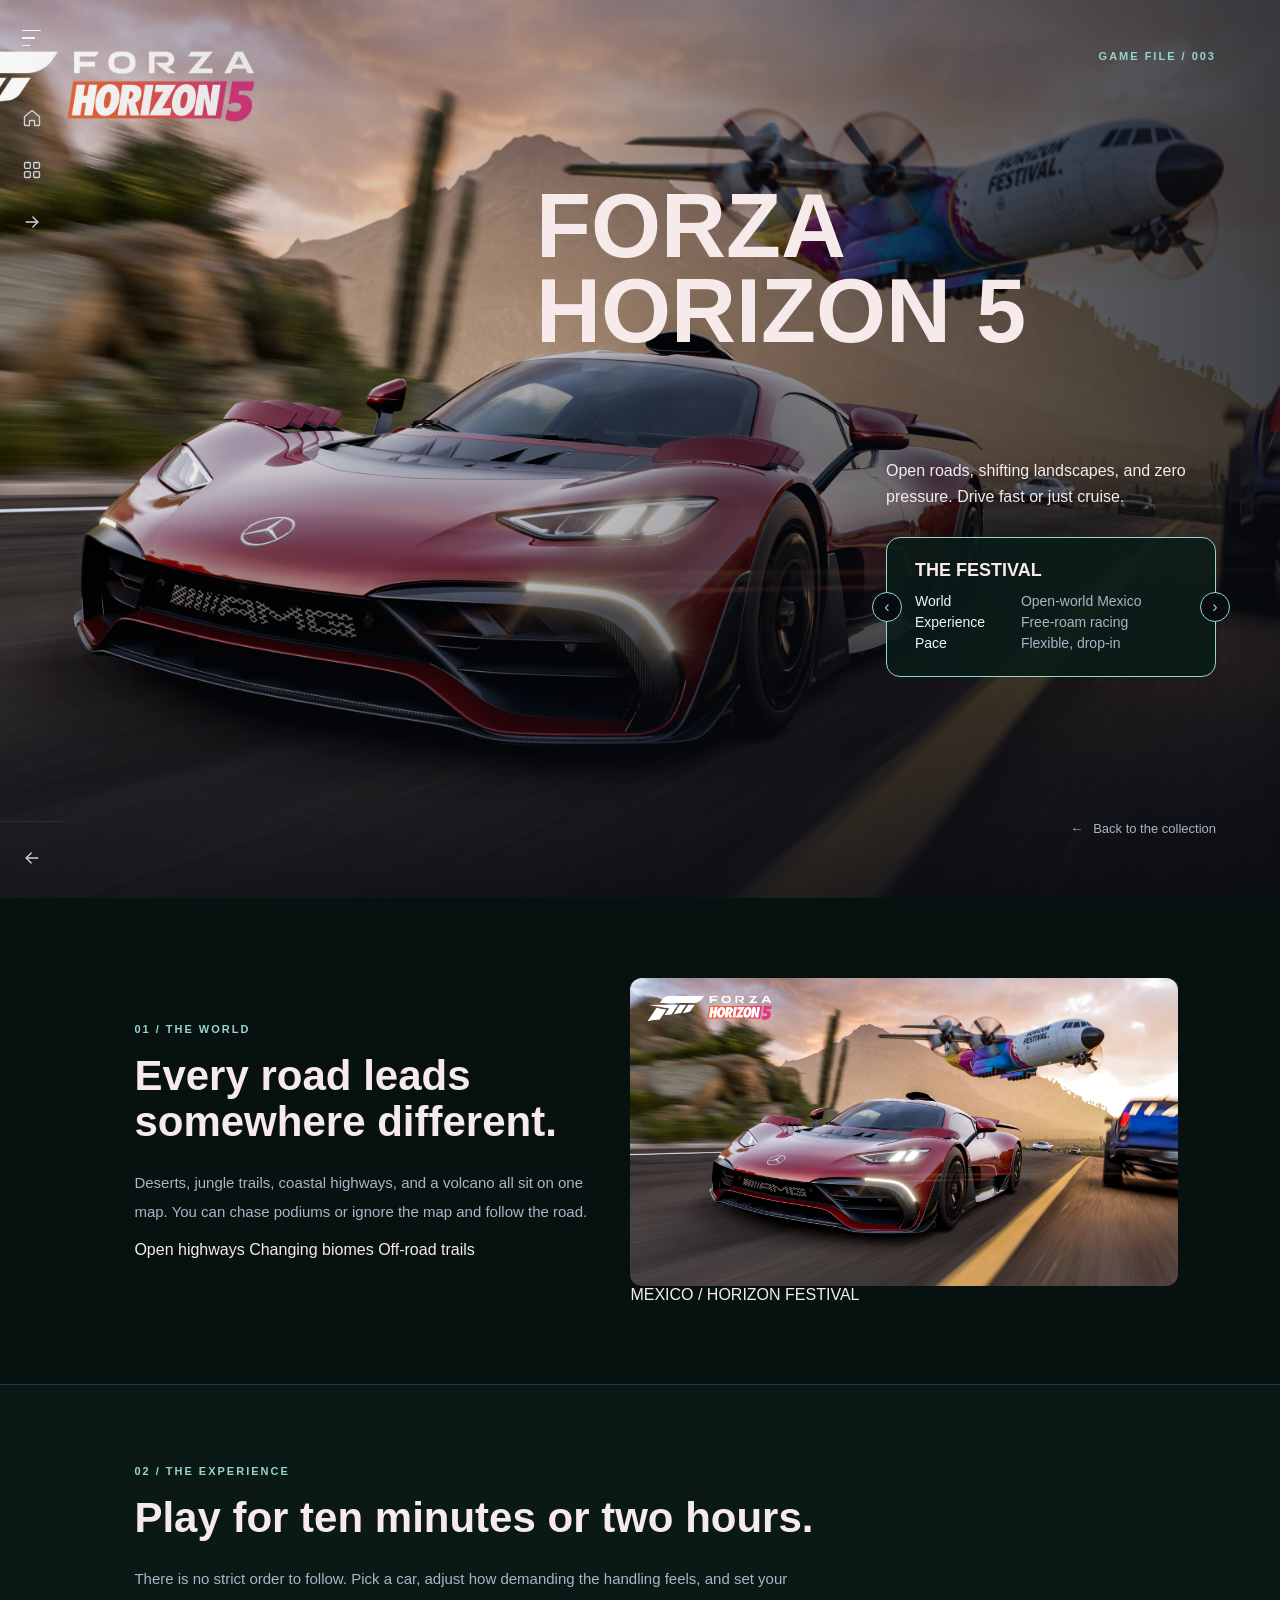
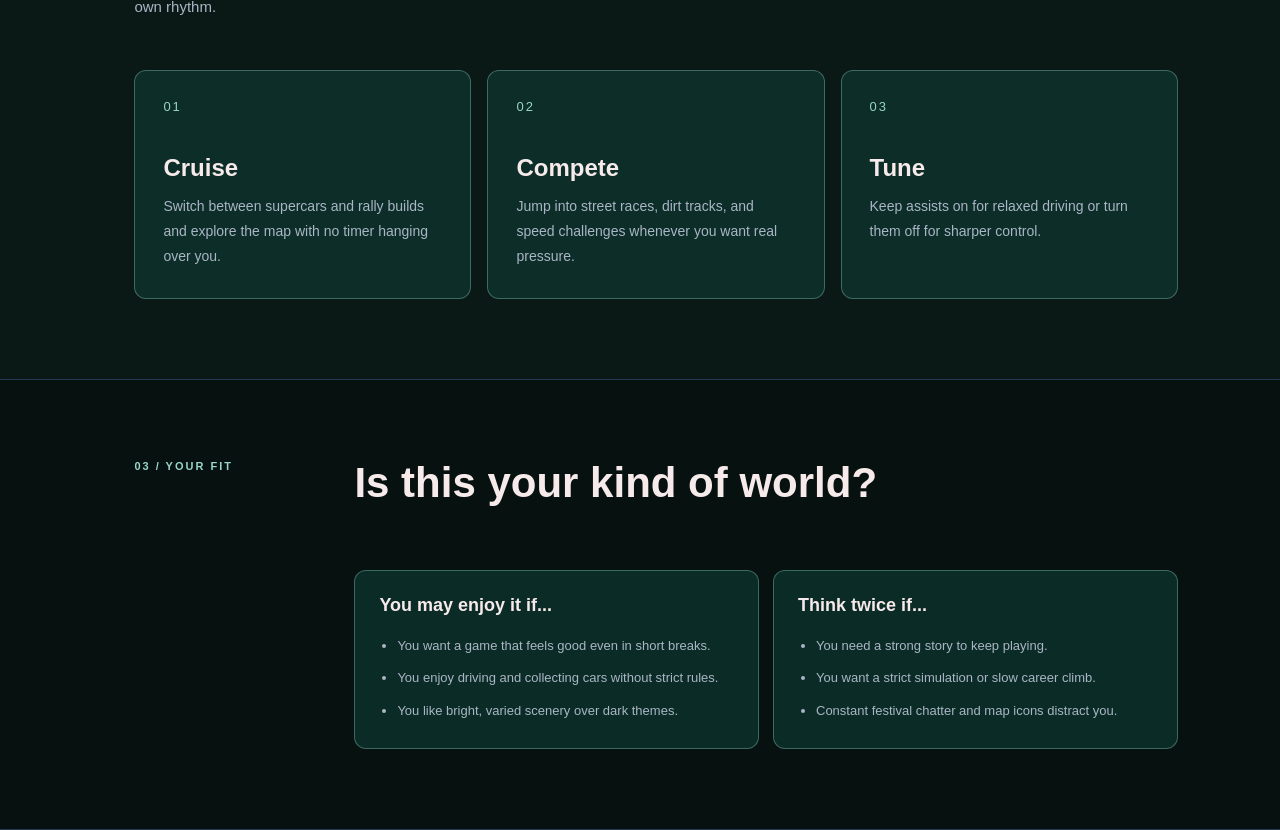
==== commit a7820d99: "refactor: remove hero navigation elements and associated styles for cleaner layout" ====
--- a/forza.html
+++ b/forza.html
@@ -14,7 +14,7 @@
     <title>Forza Horizon 5 | NAVY</title>
     <link rel="preconnect" href="https://fonts.googleapis.com" />
     <link rel="preconnect" href="https://fonts.gstatic.com" crossorigin />
-    l="stylesheet" href="style.css" />
+    <link rel="stylesheet" href="style.css" />
   </head>
 
   <body class="game-page game-page--forza">
@@ -112,13 +112,6 @@
 
             <div class="game-shade" aria-hidden="true"></div>
 
-            <!-- HERO NAVIGATION -->
-            <nav class="game-nav" aria-label="Page sections">
-              <a class="is-active" href="#top">About</a>
-              <a href="#world">World</a>
-              <a href="#experience">Experience</a>
-              <a href="#your-fit">Fit</a>
-            </nav>
 
             <!-- GAME INTRO -->
             <section class="game-intro" id="top">
--- a/style.css
+++ b/style.css
@@ -0,0 +1,945 @@
+/* NAVY */
+
+* {
+  box-sizing: border-box;
+}
+
+html {
+  scroll-behavior: smooth;
+}
+
+body {
+  margin: 0;
+  background: #030918;
+  color: #f7eaea;
+  font-family: sans-serif;
+}
+
+/* Shared Sidebar (Home + Game Pages) */
+
+.app-shell {
+  position: relative;
+  min-height: 100vh;
+  background: #0a0e17;
+}
+
+.app-content {
+  position: relative;
+  overflow-x: hidden;
+}
+
+.sidebar-toggle,
+.game-page .game-sidebar-toggle {
+  position: absolute;
+  width: 1px;
+  height: 1px;
+  opacity: 0;
+}
+
+.sidebar-toggle:focus-visible .library-sidebar {
+  outline: 2px solid #b9dff5;
+  outline-offset: -2px;
+}
+
+.game-page .game-sidebar-toggle:focus-visible .game-sidebar {
+  outline: 2px solid var(--game-accent);
+  outline-offset: -2px;
+}
+
+.library-sidebar,
+.game-page .game-sidebar {
+  position: fixed;
+  top: 0;
+  left: 0;
+  z-index: 30;
+
+  display: flex;
+  width: 64px;
+  height: 100vh;
+  flex-direction: column;
+  align-items: center;
+
+  overflow: hidden;
+  background: transparent;
+  border-right: 1px solid transparent;
+
+  transition:
+    width 0.28s cubic-bezier(0.22, 1, 0.36, 1),
+    background 0.28s ease,
+    border-color 0.28s ease;
+}
+
+.rail-menu,
+.game-page .game-rail-menu {
+  display: flex;
+  width: 100%;
+  height: 76px;
+  flex-shrink: 0;
+  flex-direction: column;
+  justify-content: center;
+  gap: 6px;
+  padding-left: 22px;
+  cursor: pointer;
+}
+
+.rail-menu span,
+.game-page .game-rail-menu span {
+  display: block;
+  width: 19px;
+  height: 1.5px;
+  background: #f3f5f8;
+  transition:
+    width 0.22s ease,
+    background 0.22s ease;
+}
+
+.rail-menu span:nth-child(2),
+.game-page .game-rail-menu span:nth-child(2) {
+  width: 13px;
+}
+
+.rail-menu span:nth-child(3),
+.game-page .game-rail-menu span:nth-child(3) {
+  width: 8px;
+}
+
+.rail-menu:hover span,
+.game-page .game-rail-menu:hover span {
+  width: 19px;
+}
+
+.rail-links,
+.game-page .game-sidebar nav {
+  display: flex;
+  width: 100%;
+  flex-direction: column;
+  gap: 8px;
+  margin-top: 20px;
+  padding: 0 8px;
+}
+
+.rail-bottom,
+.game-page .game-sidebar-bottom {
+  display: flex;
+  width: 100%;
+  flex-direction: column;
+  margin-top: auto;
+  padding: 14px 8px 20px;
+  border-top: 1px solid rgba(255, 255, 255, 0.08);
+}
+
+.rail-link,
+.game-page .game-icon-link {
+  display: flex;
+  width: 100%;
+  height: 44px;
+  flex-shrink: 0;
+  align-items: center;
+  justify-content: center;
+  gap: 12px;
+  padding: 0 8px;
+  border-radius: 10px;
+  color: #cbd5e1;
+  font-size: 13px;
+  text-decoration: none;
+  transition:
+    background 0.2s ease,
+    color 0.2s ease;
+}
+
+.rail-link svg,
+.game-page .game-icon-link svg {
+  width: 20px;
+  height: 20px;
+  flex-shrink: 0;
+  fill: none;
+  stroke: currentColor;
+  stroke-width: 1.6;
+  stroke-linecap: round;
+  stroke-linejoin: round;
+}
+
+.rail-link:hover,
+.rail-link:focus-visible {
+  color: #f3f5f8;
+  background: rgba(185, 223, 245, 0.14);
+}
+
+.game-page .game-icon-link:hover,
+.game-page .game-icon-link:focus-visible {
+  color: var(--game-accent);
+  background: rgba(255, 252, 252, 0.016);
+}
+
+.rail-label,
+.game-page .game-nav-label {
+  display: none;
+  white-space: nowrap;
+}
+
+.sidebar-toggle:checked ~ .library-sidebar {
+  width: 215px;
+  align-items: stretch;
+  background: rgba(8, 11, 18, 0.92);
+  backdrop-filter: blur(10px);
+  border-right-color: #263752;
+}
+
+.game-page .game-sidebar-toggle:checked ~ .game-sidebar {
+  width: 215px;
+  align-items: stretch;
+  background: var(--game-panel);
+  backdrop-filter: blur(10px);
+  border-right-color: var(--game-line);
+}
+
+.sidebar-toggle:checked ~ .library-sidebar .rail-menu,
+.game-page .game-sidebar-toggle:checked ~ .game-sidebar .game-rail-menu {
+  padding-left: 24px;
+}
+
+.sidebar-toggle:checked ~ .library-sidebar .rail-links,
+.game-page .game-sidebar-toggle:checked ~ .game-sidebar nav {
+  padding: 0 12px;
+}
+
+.sidebar-toggle:checked ~ .library-sidebar .rail-bottom,
+.game-page .game-sidebar-toggle:checked ~ .game-sidebar .game-sidebar-bottom {
+  padding: 14px 12px 20px;
+}
+
+.sidebar-toggle:checked ~ .library-sidebar .rail-link,
+.game-page .game-sidebar-toggle:checked ~ .game-sidebar .game-icon-link {
+  justify-content: flex-start;
+  padding: 0 12px;
+}
+
+.sidebar-toggle:checked ~ .library-sidebar .rail-label,
+.game-page .game-sidebar-toggle:checked ~ .game-sidebar .game-nav-label {
+  display: inline;
+}
+
+/* Main picture */
+
+.hero-stage {
+  position: relative;
+  height: calc(100vh - 56px);
+  min-height: 680px;
+  max-height: 920px;
+  margin-bottom: 48px;
+}
+
+.hero-visual {
+  position: absolute;
+  top: 0;
+  left: 0;
+  width: 100%;
+  height: 100%;
+  overflow: hidden;
+  background: #111827;
+}
+
+.hero-image {
+  position: absolute;
+  top: 0;
+  left: 0;
+  width: 100%;
+  height: 100%;
+  object-fit: cover;
+  object-position: 55% 58%;
+}
+
+.hero-shade {
+  position: absolute;
+  top: 0;
+  left: 0;
+  width: 100%;
+  height: 100%;
+  background:
+    linear-gradient(to bottom, rgba(8, 11, 18, 0.55), transparent 28%),
+    linear-gradient(
+      to right,
+      rgba(8, 11, 18, 0.95) 0%,
+      rgba(8, 11, 18, 0.82) 38%,
+      rgba(8, 11, 18, 0.38) 65%,
+      rgba(8, 11, 18, 0.48) 100%
+    );
+}
+
+.hero-copy {
+  position: absolute;
+  top: 15%;
+  left: 72px;
+  z-index: 2;
+  width: 48%;
+  max-width: 650px;
+}
+
+.hero-index {
+  margin-bottom: 24px;
+  font-size: 28px;
+  font-weight: 500;
+}
+
+.hero-index span {
+  color: #aab5c5;
+  font-size: 13px;
+}
+
+.hero-copy h1 {
+  margin: 0;
+  font-size: 72px;
+  line-height: 1.05;
+}
+
+.hero-copy h1 span {
+  display: block;
+  color: #b9dff5;
+}
+
+.hero-description {
+  max-width: 380px;
+  margin-top: 22px;
+  color: #f3f5f8;
+  font-size: 15px;
+  line-height: 1.7;
+}
+
+.hero-main-link {
+  display: inline-flex;
+  align-items: center;
+  gap: 24px;
+  margin-top: 24px;
+  padding: 15px 20px;
+  color: #0b111f;
+  background: #9ac8e3;
+  text-decoration: none;
+  font-size: 12px;
+  font-weight: bold;
+}
+
+.hero-main-link:hover {
+  background: #e6ebf2;
+  box-shadow: 0 0 30px rgba(253, 253, 255, 0.5);
+}
+
+/* Section titles */
+
+.section-label {
+  margin: 0 0 12px;
+  color: #b9dff5;
+  font-size: 11px;
+  font-weight: bold;
+  letter-spacing: 2px;
+}
+
+.section-heading,
+.approach-intro {
+  max-width: 1400px;
+  margin: 0 auto 32px;
+}
+
+.section-heading h2,
+.approach-intro h2 {
+  margin: 0 0 14px;
+  font-size: 40px;
+  line-height: 1.15;
+}
+
+.section-heading h2 {
+  max-width: 1000px;
+}
+
+.approach-intro h2 {
+  max-width: 600px;
+}
+
+.section-heading > p:last-child,
+.approach-intro > p:last-child {
+  max-width: 620px;
+  margin: 0;
+  color: #aab5c5;
+  font-size: 15px;
+  line-height: 1.8;
+}
+
+/* Games */
+
+.collection {
+  padding: 70px;
+  display: grid;
+}
+
+.collection-grid {
+  display: grid;
+  grid-template-columns: repeat(2, 1fr);
+  gap: 20px;
+  max-width: 1000px;
+  margin: 0;
+}
+
+.collection-card {
+  display: grid;
+  padding: 30px;
+  min-width: 0;
+  min-height: 200px;
+  border: 3px solid rgb(16, 16, 30);
+  border-radius: 10px;
+  background-color: #0d121e;
+  background-position: center;
+  background-size: cover;
+  transition:
+    border-color 0.25s ease,
+    transform 0.25s ease;
+}
+
+.collection-card:hover {
+  border-color: #b4dbf1;
+}
+
+.collection-card .collection-card__meta {
+  margin-bottom: 10px;
+  color: #b9dff5;
+  font-size: 10px;
+  font-weight: bold;
+  letter-spacing: 1.2px;
+}
+
+.collection-card h3 {
+  margin: 0 0 12px;
+  font-size: 25px;
+  line-height: 1.3;
+}
+
+.collection-card--rdr2 h3 {
+  font-size: 34px;
+}
+
+.collection-card__link {
+  display: flex;
+  align-items: center;
+  justify-content: space-between;
+  margin-top: 22px;
+  padding-top: 13px;
+
+  border-top: 1px solid #263752;
+  color: #b9dff5;
+  font-size: 12px;
+  text-decoration: none;
+}
+
+.collection-card--rdr2 {
+  background-image:
+    linear-gradient(to right, rgba(8, 11, 18, 0.94), rgba(8, 11, 18, 0.5)),
+    url("images/rdr2-card.jpg");
+  background-position: center 25%;
+}
+
+.collection-card--spiderman {
+  background-image:
+    linear-gradient(to right, rgba(8, 11, 18, 0.94), rgba(8, 11, 18, 0.5)),
+    url(images/spiderman.jpg);
+}
+
+.collection-card--forza {
+  background-image:
+    linear-gradient(to right, rgba(8, 11, 18, 0.94), rgba(8, 11, 18, 0.5)),
+    url(images/forza.jpg);
+}
+
+.collection-card--ghost {
+  background-image:
+    linear-gradient(to right, rgba(8, 11, 18, 0.94), rgba(8, 11, 18, 0.5)),
+    url(images/ghost.jpg);
+}
+
+.collection-card--nightmares {
+  background-image:
+    linear-gradient(to right, rgba(8, 11, 18, 0.94), rgba(8, 11, 18, 0.5)),
+    url(images/nightmares.jpg);
+}
+
+/* How NAVY works */
+
+.approach {
+  padding: 80px 4% 90px 72px;
+  background: #111827;
+}
+
+.approach-grid {
+  display: grid;
+  grid-template-columns: repeat(3, minmax(0, 1fr));
+  gap: 16px;
+  max-width: 1400px;
+  margin: 0 auto;
+}
+
+.approach-card {
+  padding: 28px;
+  border: 1px solid #263752;
+  border-radius: 16px;
+  background: rgba(255, 255, 255, 0.03);
+
+  transition:
+    border-color 0.25s ease,
+    transform 0.25s ease;
+}
+
+.approach-card::before {
+  display: block;
+  width: 36px;
+  height: 2px;
+  margin-bottom: 24px;
+  background: #b9dff5;
+  content: "";
+}
+
+.approach-card:hover {
+  border-color: #b9dff5;
+  transform: translateY(-3px);
+}
+
+.approach-card__number {
+  margin: 0;
+  color: #b9dff5;
+  font-size: 40px;
+}
+
+.approach-card h3 {
+  margin: 18px 0 12px;
+  font-size: 22px;
+  line-height: 1.3;
+}
+
+.approach-card > p:last-child {
+  margin: 0;
+  color: #aab5c5;
+  font-size: 14px;
+  line-height: 1.8;
+}
+
+/* Footer */
+
+.site-footer {
+  display: flex;
+  align-items: center;
+  justify-content: space-between;
+  gap: 24px;
+
+  padding: 28px 4% 28px 72px;
+  border-top: 1px solid #263752;
+  background: #080b12;
+}
+
+.site-footer .brand {
+  font-size: 24px;
+  font-weight: bold;
+  letter-spacing: 2px;
+  text-decoration: none;
+}
+
+.site-footer p {
+  margin: 0;
+  color: #aab5c5;
+  font-size: 12px;
+}
+
+.site-footer > a:last-child {
+  color: #b9dff5;
+  font-size: 13px;
+  text-decoration: none;
+}
+
+/* Game pages */
+
+.game-page {
+  --game-accent: #e9c6a0;
+  --game-page: #554238;
+  --game-dark: #100d08;
+  --game-darker: #171109;
+  --game-card: rgba(47, 34, 21, 0.55);
+  --game-panel: rgba(28, 20, 12, 0.92);
+  --game-line: rgba(214, 174, 118, 0.25);
+}
+
+/* Main frame */
+
+.game-page .game-frame {
+  display: flex;
+  min-height: 100vh;
+  margin: 0;
+  overflow: hidden;
+  border: 0;
+  border-radius: 0;
+  background: var(--game-dark);
+}
+
+.game-page .game-page-content {
+  flex: 1;
+  min-width: 0;
+}
+
+/* Game hero area */
+
+.game-page .game-main {
+  position: relative;
+  display: flex;
+  min-width: 0;
+  flex: 1;
+  flex-direction: column;
+  min-height: calc(100vh - 2px);
+  max-height: 920px;
+  overflow: hidden;
+  padding: 0 5% 50px 84px;
+}
+
+.game-page .game-intro-art {
+  position: absolute;
+  top: 0;
+  left: 0;
+  z-index: 0;
+  width: 100%;
+  height: 100%;
+  object-fit: cover;
+  object-position: center 48%;
+  filter: saturate(0.92) sepia(0.08) contrast(1.05);
+  pointer-events: none;
+}
+
+.game-page .game-shade {
+  position: absolute;
+  top: 0;
+  left: 0;
+  z-index: 1;
+  width: 100%;
+  height: 100%;
+  pointer-events: none;
+
+  background:
+    linear-gradient(
+      to left,
+      rgba(8, 11, 18, 0.78) 0%,
+      rgba(8, 11, 18, 0.58) 30%,
+      rgba(8, 11, 18, 0.18) 60%,
+      rgba(8, 11, 18, 0.03) 100%
+    ),
+    linear-gradient(to top, rgba(8, 11, 18, 0.78), transparent 42%);
+}
+
+/* Game navigation */
+
+.game-page .game-nav {
+  position: relative;
+  z-index: 2;
+  display: flex;
+  justify-content: center;
+  gap: 60px;
+  padding-top: 40px;
+}
+
+.game-page .game-nav a {
+  padding: 6px 0;
+  border-bottom: 1px solid transparent;
+  color: #f3f5f8;
+  font-size: 13px;
+  letter-spacing: 1px;
+  text-decoration: none;
+  text-transform: uppercase;
+}
+
+.game-page .game-nav a:hover,
+.game-page .game-nav a.is-active {
+  border-bottom-color: var(--game-accent);
+  color: var(--game-accent);
+}
+
+/* Intro content */
+
+.game-page .game-intro {
+  position: relative;
+  z-index: 2;
+  display: flex;
+  flex: 1;
+  flex-direction: column;
+  justify-content: space-between;
+  align-items: flex-end;
+  padding-top: 50px;
+}
+
+.game-page .game-intro h1 {
+  max-width: 680px;
+  margin: 0;
+  font-size: 90px;
+  font-weight: 700;
+  line-height: 0.95;
+  letter-spacing: 0;
+  text-transform: uppercase;
+}
+
+.game-page .game-description {
+  max-width: 300px;
+  margin: 0;
+  font-size: 16px;
+  line-height: 1.6;
+}
+
+.game-page .game-eyebrow {
+  margin: 0 0 18px;
+  color: var(--game-accent);
+  font-size: 11px;
+  font-weight: bold;
+  letter-spacing: 2px;
+}
+
+.game-page .game-back-link {
+  display: inline-flex;
+  align-items: center;
+  gap: 10px;
+  margin-top: 28px;
+  padding: 12px 0;
+  color: #aab5c5;
+  font-size: 13px;
+  text-decoration: none;
+}
+
+.game-page .game-back-link:hover {
+  color: var(--game-accent);
+}
+
+/* Game information card */
+
+.game-page .game-info-card {
+  position: relative;
+  width: 330px;
+  margin-top: 28px;
+  padding: 22px 28px;
+  border: 1px solid var(--game-accent);
+  border-radius: 14px;
+  background: var(--game-panel);
+}
+
+.game-page .game-info-card h2 {
+  margin: 0 0 10px;
+  font-size: 18px;
+}
+
+.game-page .game-info-card p {
+  margin: 0;
+  color: #aab5c5;
+  font-size: 14px;
+  line-height: 1.5;
+}
+
+.game-page .game-info-card p span {
+  display: inline-block;
+  min-width: 102px;
+  color: #f3f5f8;
+}
+
+/* Previous and next arrows */
+
+.game-page .game-card-arrow {
+  position: absolute;
+  top: 50%;
+  display: flex;
+  width: 30px;
+  height: 30px;
+  align-items: center;
+  justify-content: center;
+  margin-top: -15px;
+  border: 1px solid var(--game-accent);
+  border-radius: 50%;
+  color: var(--game-accent);
+  background: #080b12;
+  text-decoration: none;
+}
+
+.game-page .game-card-arrow--prev {
+  left: -15px;
+}
+
+.game-page .game-card-arrow--next {
+  right: -15px;
+}
+
+/* World, experience, and player fit */
+
+.game-page .game-world,
+.game-page .game-experience,
+.game-page .game-fit {
+  padding: 80px 8% 80px calc(8% + 32px);
+  border-bottom: 1px solid #263752;
+}
+
+.game-page .game-world {
+  display: grid;
+  grid-template-columns: minmax(0, 1fr) minmax(0, 1.2fr);
+  align-items: center;
+  gap: 40px;
+  background: var(--game-dark);
+}
+
+.game-page .game-section-copy > p:not(.game-eyebrow) {
+  color: #aab5c5;
+  font-size: 15px;
+  line-height: 1.9;
+}
+
+.game-page .game-world-visual {
+  margin: 0;
+}
+
+.game-page .game-world-visual img {
+  display: block;
+  width: 100%;
+  height: auto;
+  border-radius: 12px;
+}
+
+.game-page .game-experience {
+  background: var(--game-darker);
+}
+
+.game-page .game-fit {
+  display: grid;
+  grid-template-columns: 180px 1fr;
+  gap: 40px;
+  background: var(--game-dark);
+}
+
+.game-page .game-fit .game-eyebrow {
+  grid-column: 1;
+  grid-row: 1 / 3;
+}
+
+.game-page .game-world h2,
+.game-page .game-experience h2,
+.game-page .game-fit h2 {
+  margin: 0 0 24px;
+  font-size: 42px;
+  line-height: 1.1;
+}
+
+.game-page .game-fit h2 {
+  grid-column: 2;
+}
+
+.game-page .game-fit .fit-grid {
+  display: grid;
+  grid-column: 2;
+  grid-template-columns: repeat(2, 1fr);
+  gap: 14px;
+}
+
+.game-page .fit-card {
+  padding: 24px;
+  border: 1px solid var(--game-line);
+  background: var(--game-card);
+  border-radius: 12px;
+}
+
+.game-page .fit-card h3 {
+  margin: 0 0 18px;
+  font-size: 18px;
+}
+
+.game-page .fit-card ul {
+  margin: 0;
+  padding-left: 18px;
+  color: #aab5c5;
+  font-size: 13px;
+  line-height: 1.9;
+}
+
+.game-page .fit-card li + li {
+  margin-top: 8px;
+}
+
+/* Experience section */
+
+.game-page .game-experience-heading {
+  max-width: 680px;
+  margin-bottom: 48px;
+}
+
+.game-page .experience-grid {
+  display: grid;
+  grid-template-columns: repeat(3, 1fr);
+  gap: 16px;
+}
+
+.game-page .experience-card {
+  padding: 28px;
+  border: 1px solid var(--game-line);
+  border-radius: 12px;
+  background: var(--game-card);
+}
+
+.game-page .experience-number {
+  display: block;
+  margin-bottom: 40px;
+  color: var(--game-accent);
+  font-size: 13px;
+  letter-spacing: 2px;
+}
+
+.game-page .experience-card h3 {
+  margin: 0 0 12px;
+  font-size: 24px;
+}
+
+.game-page .experience-card p {
+  margin: 0;
+  color: #aab5c5;
+  font-size: 14px;
+  line-height: 1.8;
+}
+
+.game-page .experience-intro {
+  margin: 0;
+  color: #aab5c5;
+  font-size: 15px;
+  line-height: 1.9;
+}
+
+/* Game colors */
+
+.game-page--spider {
+  --game-accent: #f5a5a4;
+  --game-page: #321b26;
+  --game-dark: #0c0608;
+  --game-darker: #1e0d13;
+  --game-card: rgba(65, 23, 37, 0.584);
+  --game-panel: rgba(24, 10, 16, 0.783);
+  --game-line: rgba(235, 152, 151, 0.411);
+}
+
+.game-page--forza {
+  --game-accent: #97d5c7;
+  --game-page: #1a423d;
+  --game-dark: #071210;
+  --game-darker: #0a1816;
+  --game-card: rgba(15, 54, 48, 0.721);
+  --game-panel: rgba(9, 27, 24, 0.865);
+  --game-line: rgba(151, 212, 198, 0.365);
+}
+
+.game-page--ghost {
+  --game-accent: #f3c487;
+  --game-page: #6b2d2d;
+  --game-dark: #140a0a;
+  --game-darker: #1c0e0e;
+  --game-card: rgba(90, 35, 35, 0.5);
+  --game-panel: rgba(25, 10, 10, 0.92);
+  --game-line: rgba(243, 196, 135, 0.25);
+}
+
+.game-page--nightmares {
+  --game-accent: #d3bff1;
+  --game-page: #2b2438;
+  --game-dark: #0c0a12;
+  --game-darker: #120f1a;
+  --game-card: rgba(50, 40, 75, 0.5);
+  --game-panel: rgba(14, 11, 22, 0.92);
+  --game-line: rgba(211, 191, 241, 0.25);
+}
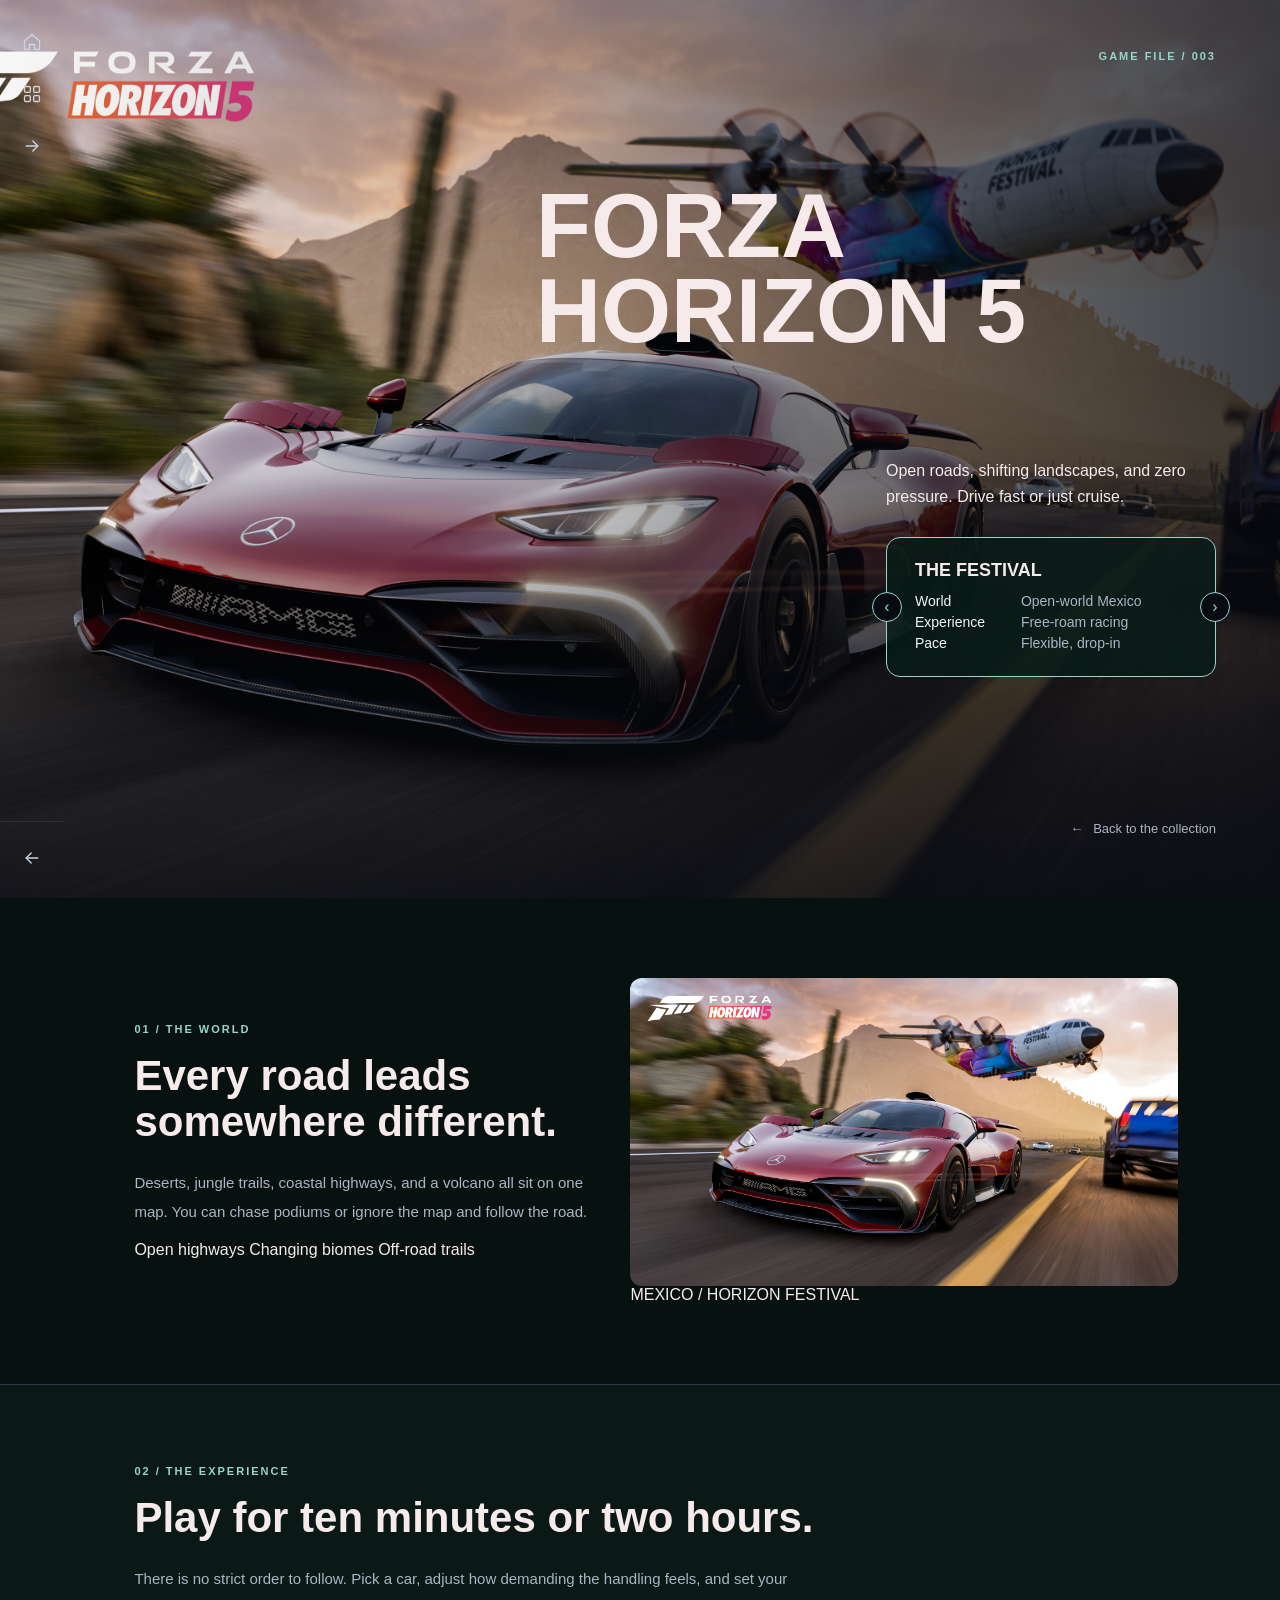
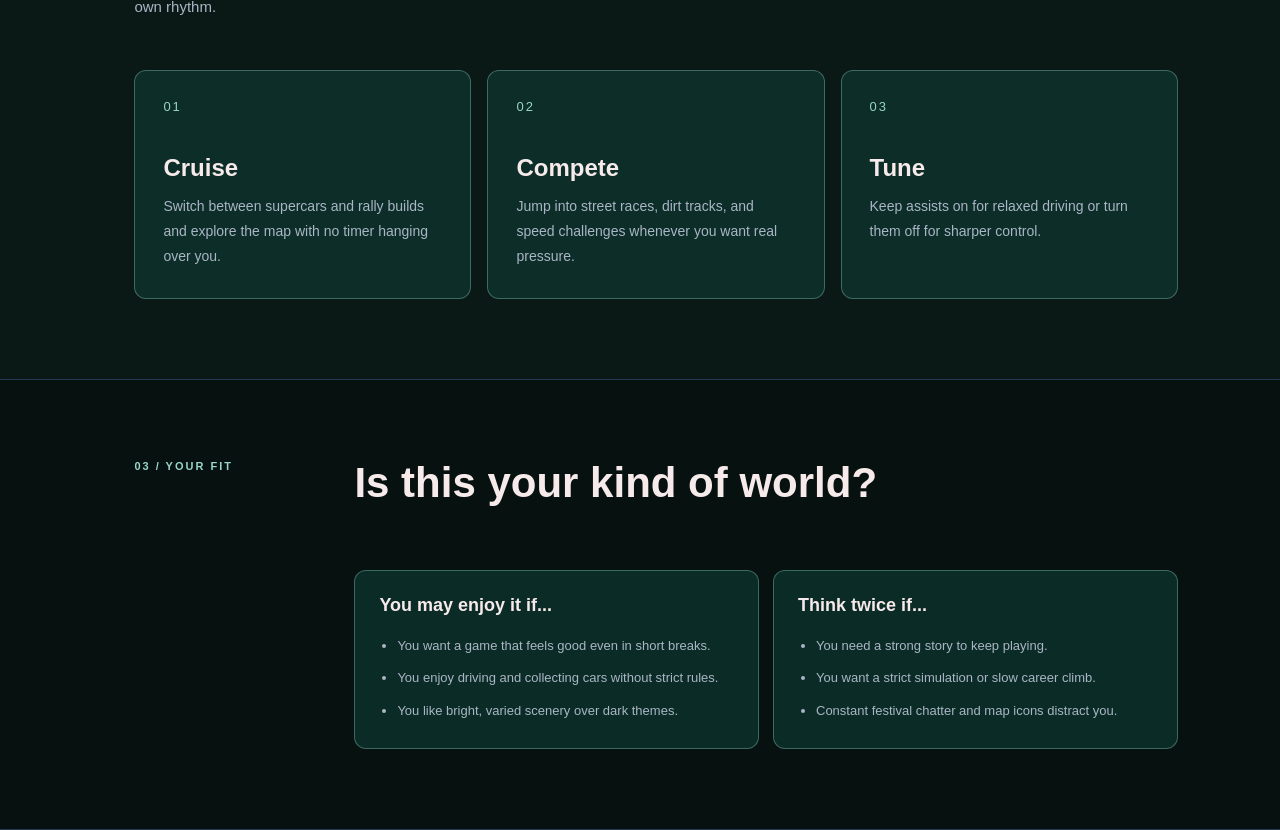
==== commit 60c62f15: "refactor: remove sidebar toggle input and associated label for cleaner layout" ====
--- a/forza.html
+++ b/forza.html
@@ -22,23 +22,8 @@
       <!-- GAME FRAME -->
       <div class="game-frame">
         <!-- SIDEBAR -->
-        <input
-          type="checkbox"
-          class="game-sidebar-toggle"
-          id="game-sidebar-toggle"
-        />
 
         <aside class="game-sidebar">
-          <label
-            class="game-rail-menu"
-            for="game-sidebar-toggle"
-            aria-label="Toggle menu"
-          >
-            <span></span>
-            <span></span>
-            <span></span>
-          </label>
-
           <nav aria-label="Quick navigation">
             <a
               class="game-icon-link"
@@ -112,7 +97,6 @@
 
             <div class="game-shade" aria-hidden="true"></div>
 
-
             <!-- GAME INTRO -->
             <section class="game-intro" id="top">
               <p class="game-eyebrow">GAME FILE / 003</p>
--- a/style.css
+++ b/style.css
@@ -15,7 +15,7 @@
   font-family: sans-serif;
 }
 
-/* Shared Sidebar (Home + Game Pages) */
+/* Sidebar */
 
 .app-shell {
   position: relative;
@@ -28,17 +28,11 @@
   overflow-x: hidden;
 }
 
-.sidebar-toggle,
 .game-page .game-sidebar-toggle {
   position: absolute;
   width: 1px;
   height: 1px;
   opacity: 0;
-}
-
-.sidebar-toggle:focus-visible .library-sidebar {
-  outline: 2px solid #b9dff5;
-  outline-offset: -2px;
 }
 
 .game-page .game-sidebar-toggle:focus-visible .game-sidebar {
@@ -69,7 +63,6 @@
     border-color 0.28s ease;
 }
 
-.rail-menu,
 .game-page .game-rail-menu {
   display: flex;
   width: 100%;
@@ -82,7 +75,6 @@
   cursor: pointer;
 }
 
-.rail-menu span,
 .game-page .game-rail-menu span {
   display: block;
   width: 19px;
@@ -93,17 +85,14 @@
     background 0.22s ease;
 }
 
-.rail-menu span:nth-child(2),
 .game-page .game-rail-menu span:nth-child(2) {
   width: 13px;
 }
 
-.rail-menu span:nth-child(3),
 .game-page .game-rail-menu span:nth-child(3) {
   width: 8px;
 }
 
-.rail-menu:hover span,
 .game-page .game-rail-menu:hover span {
   width: 19px;
 }
@@ -177,14 +166,6 @@
   white-space: nowrap;
 }
 
-.sidebar-toggle:checked ~ .library-sidebar {
-  width: 215px;
-  align-items: stretch;
-  background: rgba(8, 11, 18, 0.92);
-  backdrop-filter: blur(10px);
-  border-right-color: #263752;
-}
-
 .game-page .game-sidebar-toggle:checked ~ .game-sidebar {
   width: 215px;
   align-items: stretch;
@@ -220,7 +201,30 @@
 }
 
 /* Main picture */
-
+.hero-nav {
+  position: absolute;
+  top: 0;
+  left: 0;
+  z-index: 10;
+  width: 100%;
+  display: flex;
+  align-items: center;
+  padding: 20px 30px 20px 80px;
+}
+.hero-nav a {
+  color: #f3f5f8;
+  text-decoration: none;
+}
+
+.hero-nav-links {
+  display: flex;
+  gap: 24px;
+  margin-left: auto;
+}
+.hero-nav-brand {
+  font-size: 30px;
+  font-weight: bold;
+}
 .hero-stage {
   position: relative;
   height: calc(100vh - 56px);
